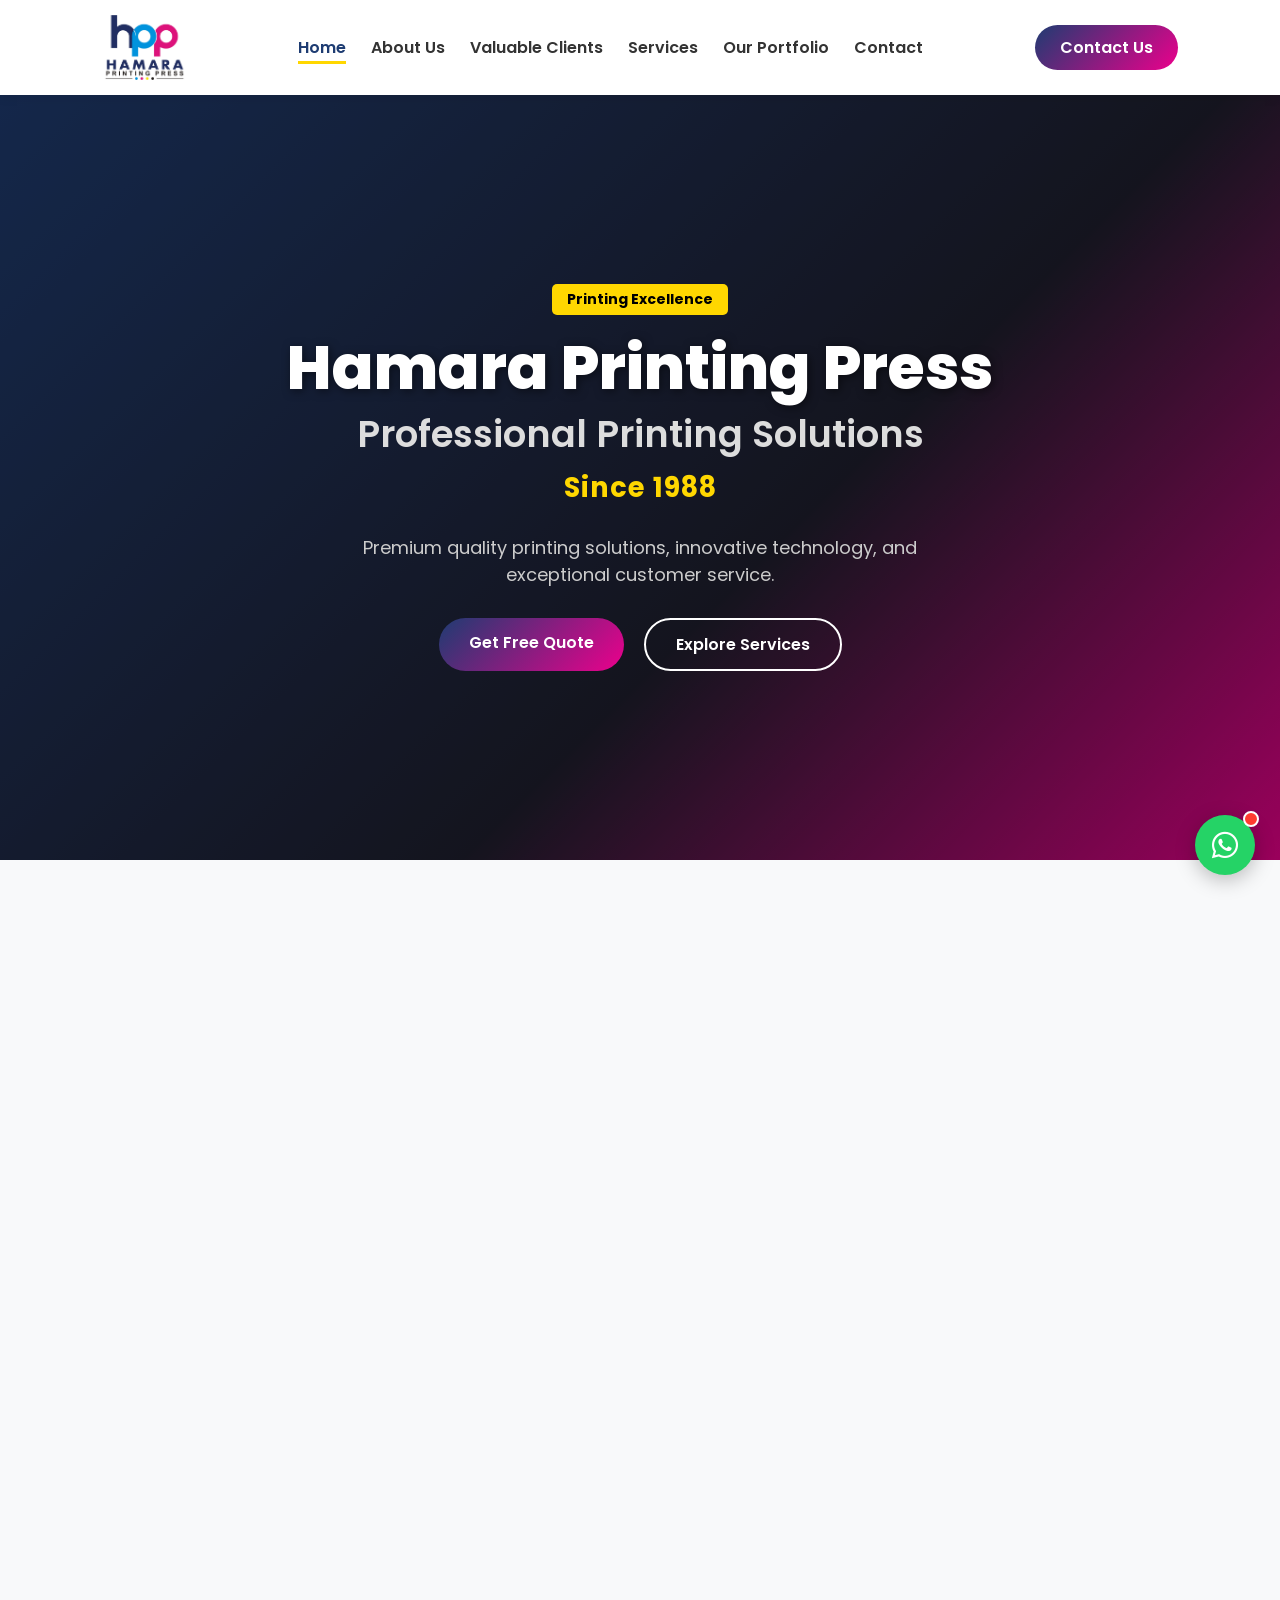
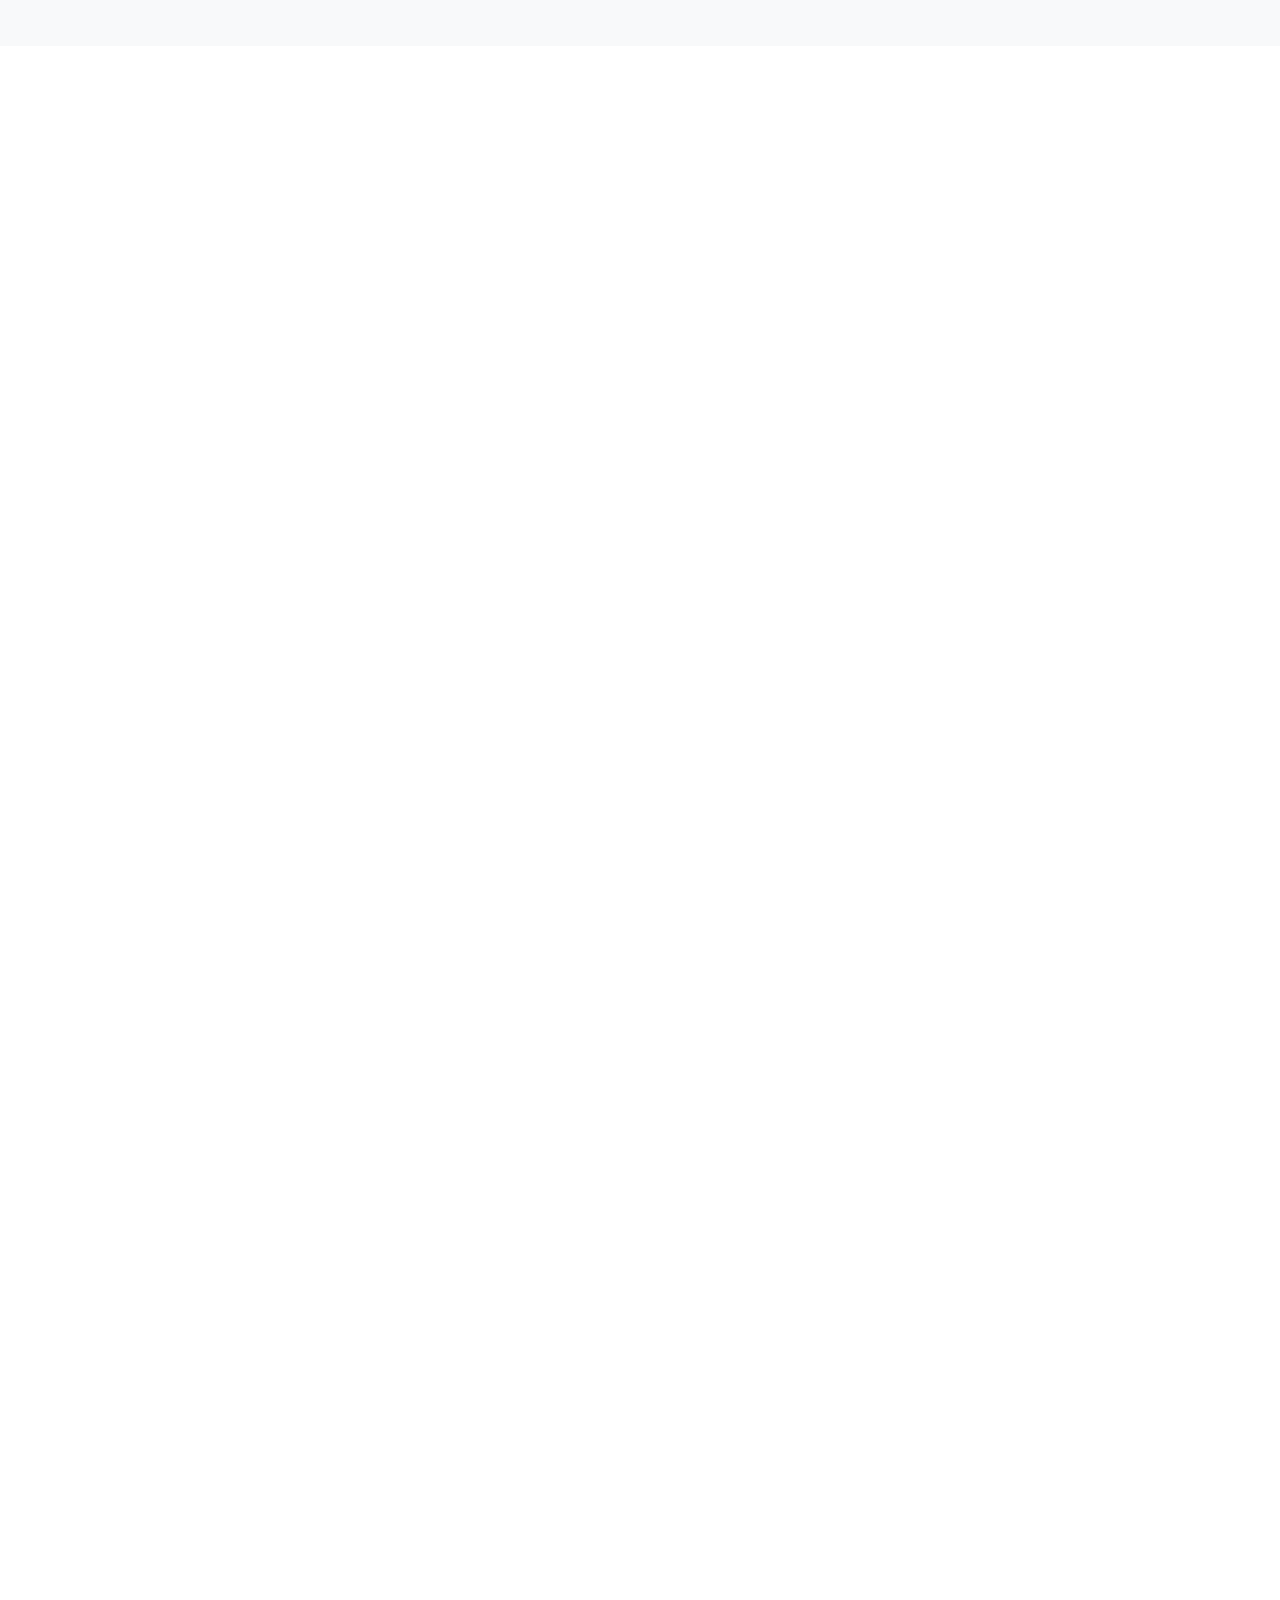
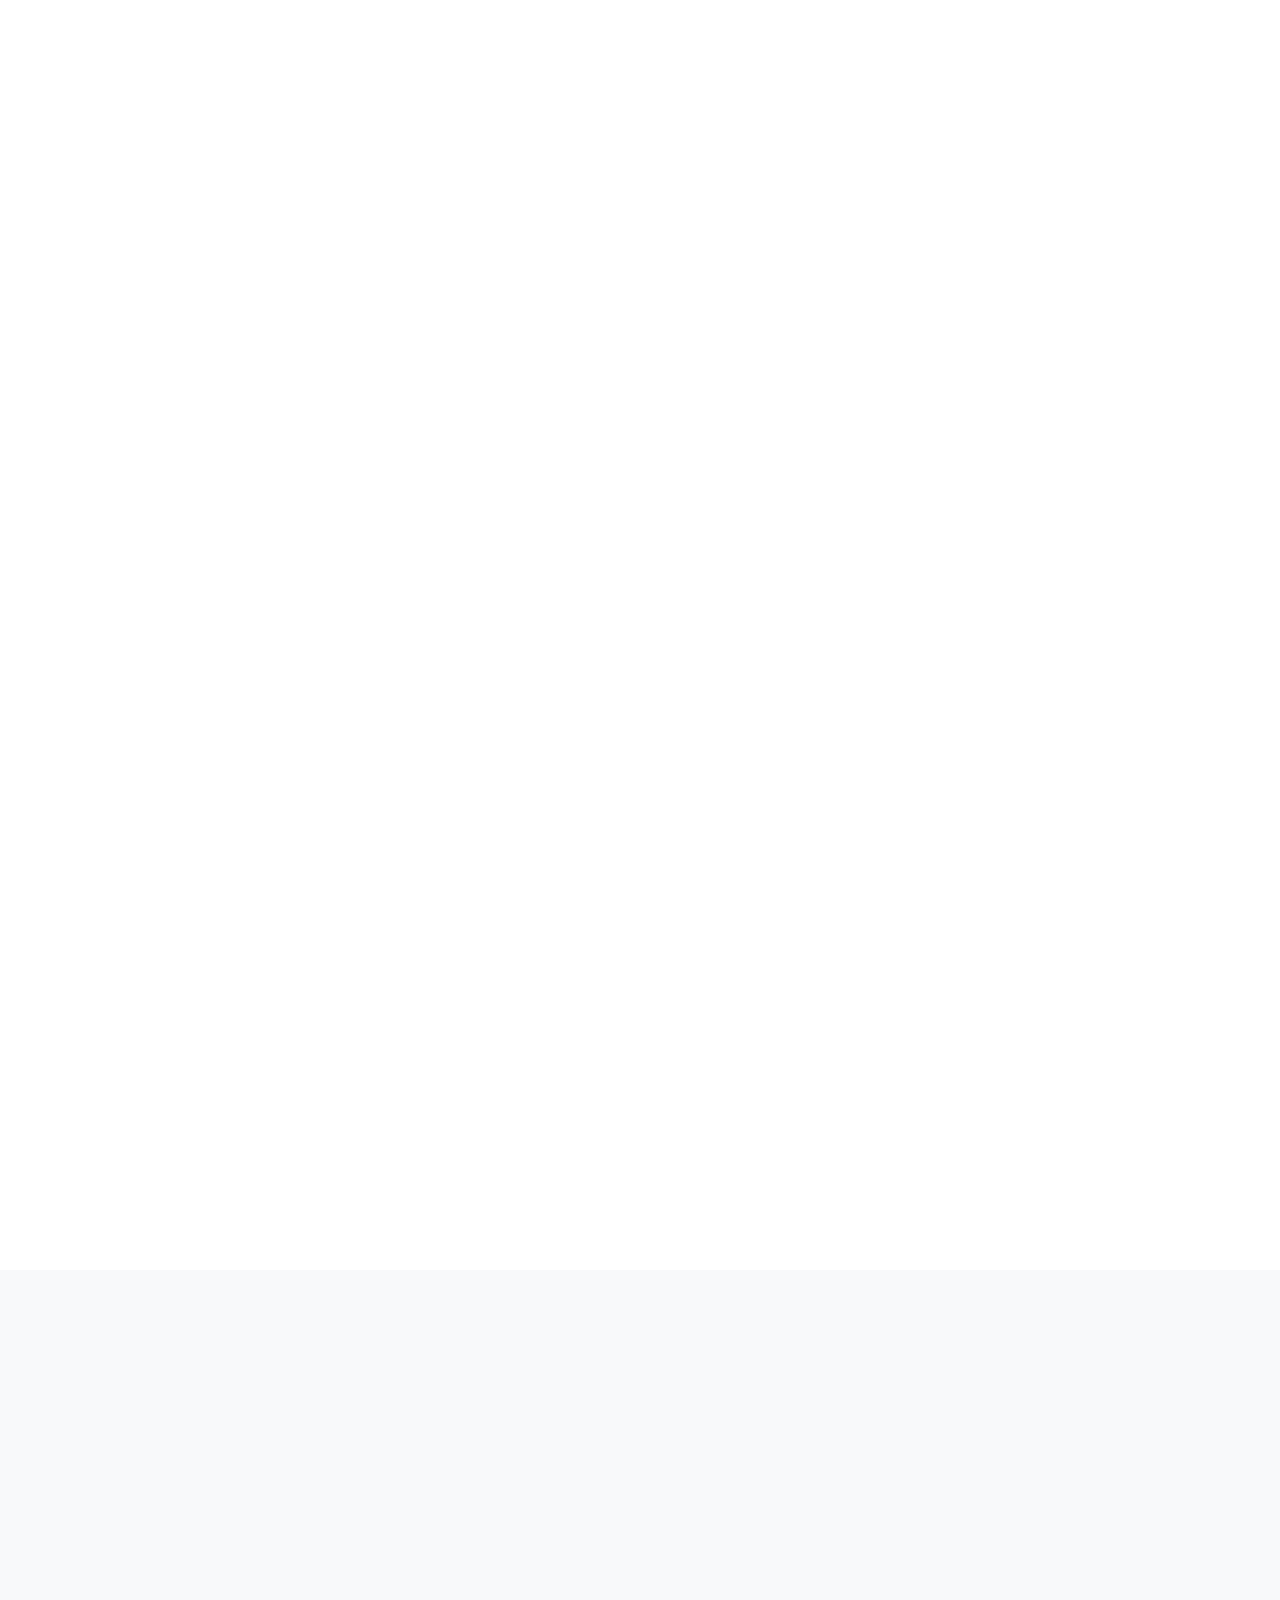
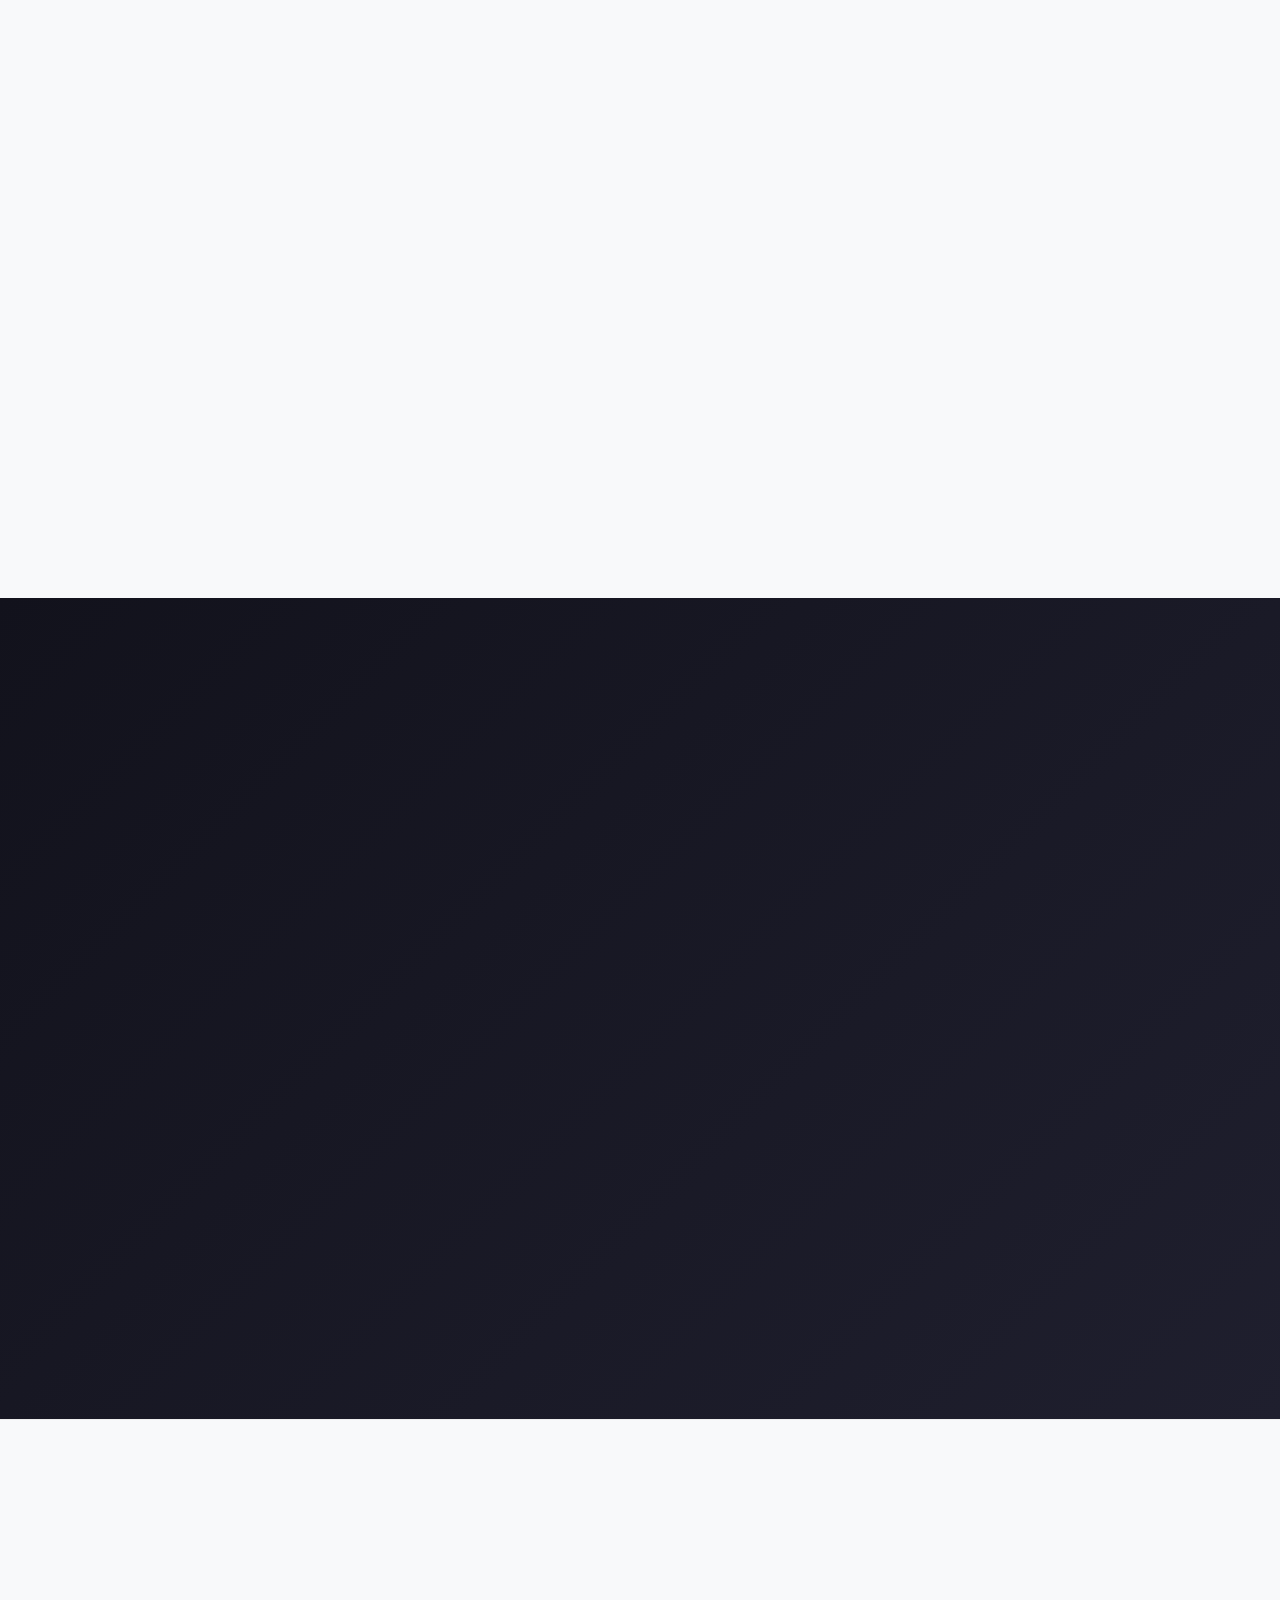
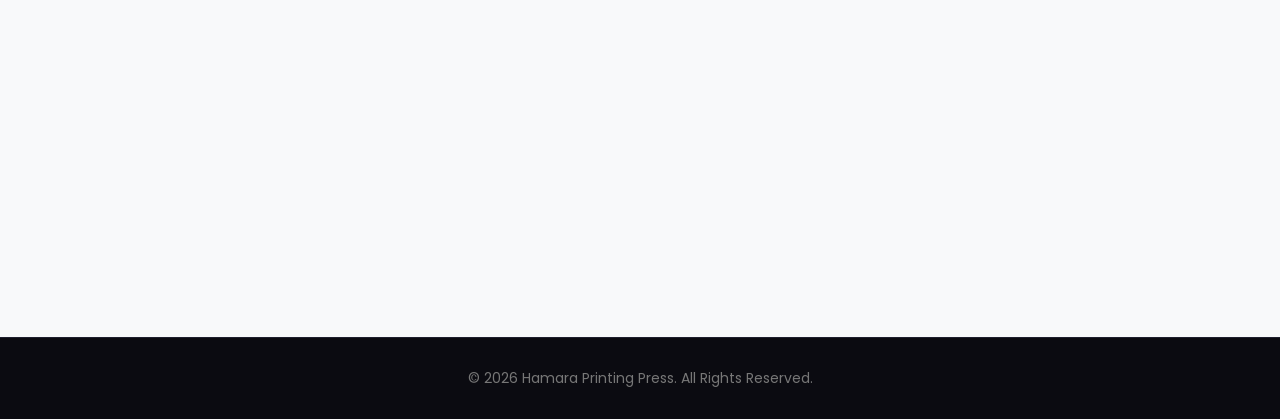
==== index.html @ e89b6f76 "Add files via upload" ====
<!DOCTYPE html>
<html lang="en">
<head>
    <meta charset="UTF-8">
    <meta name="viewport" content="width=device-width, initial-scale=1.0, maximum-scale=1.0, user-scalable=no">
    <title>Hamara Printing Press</title>
    <link rel="icon" type="image/png" href="favicon.png">
    <link rel="stylesheet" href="https://cdnjs.cloudflare.com/ajax/libs/font-awesome/6.4.0/css/all.min.css">
    <link href="https://fonts.googleapis.com/css2?family=Poppins:wght@300;400;600;700&display=swap" rel="stylesheet">
    <link rel="stylesheet" href="https://unpkg.com/aos@next/dist/aos.css" />
    
    <style>
        * { margin: 0; padding: 0; box-sizing: border-box; font-family: 'Poppins', sans-serif; scroll-behavior: smooth; }
        :root { --primary: #1e3c72; --secondary: #ec008c; --dark: #1f1f2e; --light: #f8f9fa; --yellow: #ffd700; }
        
        /* Strict overflow rule to completely kill the white side-line gap */
        html, body { background-color: white; color: #333; overflow-x: hidden; width: 100%; position: relative; }

        /* Navigation */
        header { display: flex; justify-content: space-between; align-items: center; padding: 15px 8%; background: #fff; box-shadow: 0 4px 10px rgba(0,0,0,0.05); position: sticky; top: 0; z-index: 1000; width: 100%; }
        .logo-brand { display: flex; align-items: center; text-decoration: none; }
        .logo img { height: 65px; display: block; } 

        nav ul { display: flex; list-style: none; gap: 25px; position: relative; }
        nav ul li { position: relative; padding: 10px 0; }
        nav ul li a { text-decoration: none; color: #333; font-weight: 600; transition: 0.3s; position: relative; }
        nav ul li a:hover { color: var(--secondary); }
        nav ul li a::after { content: ''; position: absolute; bottom: -5px; left: 0; width: 0; height: 3px; background-color: var(--yellow); transition: width 0.3s ease; }
        nav ul li a.active { color: var(--primary); }
        nav ul li a.active::after { width: 100%; }

        .btn-quote { background: linear-gradient(135deg, var(--primary), var(--secondary)); color: #fff; padding: 10px 25px; border-radius: 30px; text-decoration: none; font-weight: 600; text-align: center; white-space: nowrap; }

        /* Mobile Hamburger Menu Icon Setup */
        .menu-toggle { display: none; font-size: 26px; color: var(--dark); cursor: pointer; background: none; border: none; outline: none; padding: 5px; z-index: 1001; }

        /* Hero Section - gradient fallback background, video plays on top if press-video.mp4 exists */
        .hero { position: relative; height: 85vh; display: flex; align-items: center; justify-content: center; overflow: hidden; text-align: center; color: #fff; padding: 0 20px; width: 100%; background: linear-gradient(135deg, var(--primary), var(--dark) 60%, var(--secondary)); }
        .video-container { position: absolute; top: 0; left: 0; width: 100%; height: 100%; z-index: 1; pointer-events: none; overflow: hidden; }
        .video-container video { position: absolute; top: 50%; left: 50%; min-width: 100%; min-height: 100%; width: auto; height: auto; transform: translate(-50%, -50%); object-fit: cover; }
        .video-overlay { position: absolute; top: 0; left: 0; width: 100%; height: 100%; background: rgba(0, 0, 0, 0.35); z-index: 2; }
        
        .hero-text { max-width: 850px; z-index: 3; position: relative; }
        .badge { background-color: var(--yellow); color: #000; padding: 5px 15px; font-weight: 700; border-radius: 5px; display: inline-block; margin-bottom: 20px; font-size: 14px; }
        
        .hero-text h1 { font-size: 3.8rem; font-weight: 800; color: #fff; line-height: 1.1; margin-bottom: 10px; text-shadow: 2px 2px 10px rgba(0,0,0,0.5); }
        .hero-text h2 { font-size: 2.3rem; font-weight: 600; color: #ddd; line-height: 1.2; margin-bottom: 10px; }
        .hero-text h3 { font-size: 1.7rem; font-weight: 700; color: var(--yellow); margin-bottom: 25px; letter-spacing: 1px; }
        .hero-text p { color: #ccc; margin-bottom: 30px; font-size: 18px; max-width: 650px; margin-left: auto; margin-right: auto; }
        
        .hero-btns { display: flex; gap: 20px; justify-content: center; }
        .btn-main { background: linear-gradient(135deg, var(--primary), var(--secondary)); color: #fff; padding: 12px 30px; border-radius: 30px; text-decoration: none; font-weight: 600; transition: 0.3s; }
        .btn-main:hover { opacity: 0.9; }
        .btn-sub { border: 2px solid #fff; color: #fff; padding: 12px 30px; border-radius: 30px; text-decoration: none; font-weight: 600; transition: 0.3s; }
        .btn-sub:hover { background: #fff; color: #000; }

        /* Sections padding layout */
        section, div.clients-section { scroll-margin-top: 95px; width: 100%; } 
        .about, .services, .machines, .portfolio, .contact, .clients-section, .qr-section { padding: 80px 8%; text-align: center; }
        .about, .machines { background: var(--light); }
        .section-title { font-size: 2.5rem; color: var(--dark); margin-bottom: 40px; position: relative; display: inline-block; }
        .section-title::after { content: ''; width: 60px; height: 4px; background: var(--secondary); position: absolute; bottom: -10px; left: 50%; transform: translateX(-50%); }
        
        .about-content { display: flex; align-items: center; gap: 50px; text-align: left; margin-top: 40px; }
        .about-img { flex: 1; }
        .about-img img { width: 100%; border-radius: 10px; box-shadow: 0 10px 20px rgba(0,0,0,0.1); }
        .about-text { flex: 1; }
        .about-text h3 { font-size: 1.8rem; margin-bottom: 20px; color: var(--primary); }
        .about-text p { color: #555; line-height: 1.8; margin-bottom: 30px; }

        /* Floating Stats Boxes */
        .stats-container { display: flex; justify-content: space-between; gap: 20px; margin-top: 40px; }
        .stat-box { background: #fff; padding: 30px; border-radius: 15px; flex: 1; text-align: center; box-shadow: 0 10px 30px rgba(0,0,0,0.05); border-bottom: 4px solid var(--primary); transition: 0.3s; }
        .stat-box:hover { transform: translateY(-10px); border-color: var(--secondary); }
        .stat-box h2 { font-size: 2.5rem; color: var(--secondary); margin-bottom: 10px; }
        .stat-box p { font-weight: 600; color: #555; }

        /* Services Grid for Clients */
        .clients-grid { display: grid; grid-template-columns: repeat(auto-fit, minmax(280px, 1fr)); gap: 30px; margin-top: 40px; align-items: start; }
        .client-card-container { display: flex; flex-direction: column; background: var(--light); border-radius: 16px; border: 1px solid #eef0f3; overflow: hidden; transition: all 0.4s ease; min-height: 180px; position: relative; }
        .client-card-container:hover { transform: translateY(-8px); box-shadow: 0 15px 35px rgba(30,60,114,0.15); border-color: var(--primary); background: #fff; }
        
        .client-main-box { padding: 30px 20px; display: flex; flex-direction: column; align-items: center; justify-content: center; text-align: center; gap: 15px; flex-grow: 1; min-height: 180px; }
        .client-main-box i { font-size: 2.6rem; color: var(--primary); transition: 0.3s; }
        .client-card-container:hover .client-main-box i { color: var(--secondary); transform: scale(1.1); }
        .client-main-box h4 { font-size: 1.15rem; color: var(--dark); font-weight: 700; line-height: 1.4; }

        /* Dropdown Expand Panel Setup */
        .client-drawer-panel { max-height: 0; overflow: hidden; opacity: 0; background: #ffffff; transition: all 0.5s cubic-bezier(0.4, 0, 0.2, 1); }
        .client-card-container:hover .client-drawer-panel { max-height: 350px; opacity: 1; border-top: 1px solid rgba(0,0,0,0.05); overflow-y: auto; }
        
        .drawer-content-list { padding: 20px 25px; text-align: left; list-style: none; display: flex; flex-direction: column; gap: 14px; background: #fafafa; }
        .drawer-content-list li { font-size: 17px; color: #111; font-weight: 800; display: flex; align-items: center; gap: 12px; }
        .drawer-content-list li::before { content: ""; display: inline-block; width: 8px; height: 8px; background-color: var(--secondary); border-radius: 50%; flex-shrink: 0; }

        /* General Services Section */
        .services-grid { display: grid; grid-template-columns: repeat(auto-fit, minmax(250px, 1fr)); gap: 30px; margin-top: 50px; }
        .service-card { background: #fff; padding: 40px 30px; border-radius: 15px; border: 1px solid #eee; transition: 0.3s; }
        .service-card:hover { transform: translateY(-10px); border-color: var(--primary); }
        .service-card i { font-size: 3rem; color: var(--primary); margin-bottom: 20px; }
        .service-card h3 { margin-bottom: 15px; color: var(--dark); }
        .service-card p { color: #666; font-size: 14px; }

        /* Machines Gallery */
        .machines-grid { display: grid; grid-template-columns: repeat(auto-fit, minmax(280px, 1fr)); gap: 30px; margin-top: 50px; }
        .machine-card { background: #fff; border-radius: 12px; overflow: hidden; box-shadow: 0 5px 15px rgba(0,0,0,0.05); transition: 0.3s; }
        .machine-card:hover { transform: scale(1.03); }
        .machine-card img { width: 100%; height: 220px; object-fit: cover; }
        .machine-card h3 { padding: 20px; color: var(--dark); font-size: 18px; }

        /* Portfolio Setup */
        .portfolio-grid { display: grid; grid-template-columns: repeat(auto-fit, minmax(260px, 1fr)); gap: 25px; margin-top: 40px; }
        .portfolio-card { background: #fff; border-radius: 12px; overflow: hidden; box-shadow: 0 6px 18px rgba(0,0,0,0.06); border: 1px solid #eee; transition: 0.3s; display: flex; flex-direction: column; }
        .portfolio-card:hover { transform: translateY(-8px); border-color: var(--secondary); }
        .portfolio-img-wrapper { width: 100%; height: 210px; overflow: hidden; }
        .portfolio-card img { width: 100%; height: 100%; object-fit: cover; transition: 0.5s ease; }
        .portfolio-card:hover img { transform: scale(1.08); }
        .portfolio-name-box { padding: 15px; background: #fff; text-align: center; border-top: 1px solid #f0f0f0; }
        .portfolio-name-box h4 { font-size: 15px; font-weight: 600; color: var(--dark); margin: 0; }

        /* Contact Details Layout */
        .contact { background: linear-gradient(135deg, #12121c, #1f1f2e); color: #fff; text-align: left; width: 100%; }
        .contact-container { display: flex; gap: 50px; margin-top: 40px; align-items: stretch; }
        .contact-info { flex: 1; display: flex; flex-direction: column; justify-content: center; }
        
        .team-member { margin-bottom: 20px; }
        .team-name { font-size: 1.9rem; font-weight: 700; color: #fff; margin: 0; line-height: 1.1; letter-spacing: 0.5px; }
        .team-role { color: var(--yellow); font-size: 0.95rem; font-weight: 700; text-transform: uppercase; letter-spacing: 1.5px; margin-top: 3px; display: inline-block; }
        
        .contact-details { margin-top: 35px; }
        .contact-item { display: flex; align-items: center; gap: 15px; margin-bottom: 20px; }
        .contact-item i { color: var(--secondary); font-size: 1.3rem; width: 25px; text-align: center; }
        .contact-item span, .contact-item a { color: #fff; text-decoration: none; font-size: 16px; font-weight: 400; transition: 0.3s; }
        .contact-item a:hover { color: var(--yellow); }

        /* Clean Form Style - Purple borders removed */
        .contact-form { flex: 1; background: rgba(255,255,255,0.04); padding: 40px; border-radius: 15px; border: 1px solid rgba(255,255,255,0.05); display: flex; flex-direction: column; justify-content: space-between; }
        .contact-form form { display: flex; flex-direction: column; gap: 20px; height: 100%; }
        .form-group { margin: 0; width: 100%; }
        .form-group input, .form-group textarea { width: 100%; padding: 15px; background: rgba(255,255,255,0.08); border: 1px solid rgba(255,255,255,0.15); border-radius: 8px; color: #fff; outline: none; font-size: 15px; transition: 0.3s; }
        .form-group input:focus, .form-group textarea:focus { border-color: var(--secondary); background: rgba(255,255,255,0.12); }
        .btn-submit { width: 100%; padding: 15px; background: linear-gradient(135deg, var(--primary), var(--secondary)); border: none; border-radius: 30px; color: #fff; font-weight: 600; cursor: pointer; font-size: 16px; transition: 0.3s; margin-top: 5px; }
        .btn-submit:hover { opacity: 0.95; transform: translateY(-2px); }

        /* Scan & Connect QR Codes Panel */
        .qr-section { background: var(--light); border-top: 1px solid #eee; width: 100%; padding: 80px 8%; text-align: center; }
        .qr-grid { display: grid; grid-template-columns: repeat(5, 1fr); gap: 20px; margin-top: 35px; max-width: 1100px; margin-left: auto; margin-right: auto; }
        .qr-card { background: #fff; padding: 20px 15px; border-radius: 12px; box-shadow: 0 4px 15px rgba(0,0,0,0.04); text-align: center; border: 1px solid #eef0f3; transition: 0.3s; }
        .qr-card:hover { transform: translateY(-5px); border-color: var(--primary); }
        .qr-card img { width: 100%; max-width: 140px; height: auto; aspect-ratio: 1/1; object-fit: contain; margin-bottom: 12px; }
        .qr-card p { font-size: 14px; font-weight: 700; color: var(--dark); display: flex; align-items: center; justify-content: center; gap: 8px; margin: 0; }
        .qr-card p i { color: var(--primary); font-size: 16px; }

        footer { background: #0b0b11; text-align: center; padding: 30px; color: #777; font-size: 14px; border-top: 1px solid #1f1f2e; width: 100%; }

        /* Responsive Settings */
        @media (max-width: 1024px) {
            header { padding: 15px 5%; }
            .menu-toggle { display: block; }
            nav { position: absolute; top: 100%; left: 0; width: 100%; background: #fff; box-shadow: 0 10px 15px rgba(0,0,0,0.05); max-height: 0; overflow: hidden; transition: max-height 0.4s ease-in-out; }
            nav.active { max-height: 420px; }
            nav ul { flex-direction: column; gap: 0; padding: 15px 0; text-align: center; }
            nav ul li { padding: 12px 0; border-bottom: 1px solid #f5f5f5; }
            nav ul li a::after { display: none; }
            .btn-quote { display: none; }
            .qr-grid { grid-template-columns: repeat(3, 1fr); gap: 15px; }
        }

        @media (max-width: 768px) {
            .hero { height: auto; padding: 120px 15px 60px 15px; }
            .hero-text h1 { font-size: 2.3rem; }
            .hero-text h2 { font-size: 1.6rem; }
            .hero-text h3 { font-size: 1.3rem; }
            .hero-text p { font-size: 15px; }
            .hero-btns { flex-direction: column; gap: 12px; width: 100%; max-width: 280px; margin: 0 auto; }
            .btn-main, .btn-sub { width: 100%; padding: 10px 20px; text-align: center; }
            .about, .services, .machines, .portfolio, .contact, .clients-section, .qr-section { padding: 50px 5%; }
            .section-title { font-size: 1.9rem; }
            .about-content { flex-direction: column; gap: 25px; text-align: center; }
            .stats-container { flex-direction: column; gap: 15px; }
            .contact-container { flex-direction: column; gap: 35px; }
            .contact-form { padding: 30px 20px; }
            .qr-grid { grid-template-columns: repeat(2, 1fr); gap: 15px; }
        }
        
        @media (max-width: 480px) {
            .qr-grid { grid-template-columns: 1fr; max-width: 220px; margin-left: auto; margin-right: auto; }
        }

        /* ===================== */
        /* WhatsApp Chat Widget */
        /* ===================== */
        .wa-widget-launcher {
            position: fixed;
            bottom: 25px;
            right: 25px;
            width: 60px;
            height: 60px;
            background: #25D366;
            border-radius: 50%;
            display: flex;
            align-items: center;
            justify-content: center;
            box-shadow: 0 5px 20px rgba(0,0,0,0.25);
            cursor: pointer;
            z-index: 2000;
            transition: transform 0.25s ease;
            animation: wa-pulse 1.6s infinite, wa-bounce 2.4s ease-in-out infinite;
        }
        .wa-widget-launcher:hover { transform: scale(1.15); animation-play-state: paused; }
        .wa-widget-launcher i { color: #fff; font-size: 30px; }
        .wa-notify-dot {
            position: absolute;
            top: -4px;
            right: -4px;
            width: 16px;
            height: 16px;
            background: #ff3b30;
            border-radius: 50%;
            border: 2px solid #fff;
            animation: wa-dot-blink 1.2s infinite;
        }

        @keyframes wa-pulse {
            0% { box-shadow: 0 5px 20px rgba(0,0,0,0.25), 0 0 0 0 rgba(37,211,102,0.6); }
            70% { box-shadow: 0 5px 20px rgba(0,0,0,0.25), 0 0 0 18px rgba(37,211,102,0); }
            100% { box-shadow: 0 5px 20px rgba(0,0,0,0.25), 0 0 0 0 rgba(37,211,102,0); }
        }
        @keyframes wa-bounce {
            0%, 100% { transform: translateY(0); }
            50% { transform: translateY(-8px); }
        }
        @keyframes wa-dot-blink {
            0%, 100% { opacity: 1; }
            50% { opacity: 0.3; }
        }

        .wa-chat-box {
            position: fixed;
            bottom: 100px;
            right: 25px;
            width: 320px;
            max-width: calc(100vw - 30px);
            background: #fff;
            border-radius: 14px;
            box-shadow: 0 15px 40px rgba(0,0,0,0.25);
            overflow: hidden;
            z-index: 2000;
            opacity: 0;
            transform: translateY(30px) scale(0.9);
            pointer-events: none;
            transition: all 0.35s cubic-bezier(0.34, 1.56, 0.64, 1);
        }
        .wa-chat-box.open {
            opacity: 1;
            transform: translateY(0) scale(1);
            pointer-events: auto;
        }

        .wa-chat-header {
            background: #1e3c72;
            background: linear-gradient(135deg, #1e3c72, #128C7E);
            padding: 18px 20px;
            display: flex;
            align-items: center;
            gap: 12px;
            position: relative;
            color: #fff;
        }
        .wa-chat-avatar {
            width: 45px;
            height: 45px;
            border-radius: 50%;
            background: #fff;
            display: flex;
            align-items: center;
            justify-content: center;
            font-size: 22px;
            color: #1e3c72;
            flex-shrink: 0;
            position: relative;
            overflow: hidden;
        }
        .wa-chat-avatar img {
            width: 100%;
            height: 100%;
            object-fit: cover;
        }
        .wa-online-dot {
            position: absolute;
            bottom: -2px;
            right: -2px;
            width: 11px;
            height: 11px;
            background: #4ade80;
            border: 2px solid #fff;
            border-radius: 50%;
        }
        .wa-chat-header-text h4 { font-size: 15px; font-weight: 700; margin: 0; }
        .wa-chat-header-text span { font-size: 12px; opacity: 0.85; }
        .wa-chat-close {
            position: absolute;
            top: 12px;
            right: 14px;
            background: none;
            border: none;
            color: #fff;
            font-size: 18px;
            cursor: pointer;
            opacity: 0.85;
        }
        .wa-chat-close:hover { opacity: 1; }

        .wa-chat-body {
            background: #e9e2d7;
            background-image: radial-gradient(rgba(0,0,0,0.04) 1px, transparent 1px);
            background-size: 16px 16px;
            padding: 20px 16px;
            min-height: 130px;
        }
        .wa-bubble {
            background: #fff;
            border-radius: 10px;
            padding: 10px 14px;
            font-size: 14px;
            color: #333;
            max-width: 85%;
            margin-bottom: 10px;
            box-shadow: 0 1px 2px rgba(0,0,0,0.08);
            line-height: 1.4;
        }
        .wa-time {
            text-align: center;
            font-size: 11px;
            color: #999;
            margin-bottom: 12px;
        }

        .wa-chat-footer { padding: 14px 16px 18px; background: #fff; }
        .wa-chat-btn {
            display: flex;
            align-items: center;
            justify-content: center;
            gap: 10px;
            background: #25D366;
            color: #fff;
            text-decoration: none;
            padding: 12px;
            border-radius: 30px;
            font-weight: 600;
            font-size: 14px;
            transition: 0.25s;
        }
        .wa-chat-btn:hover { background: #1ebd5a; }
        .wa-chat-btn i { font-size: 18px; }

        @media (max-width: 480px) {
            .wa-chat-box { right: 15px; bottom: 95px; }
            .wa-widget-launcher { right: 15px; bottom: 20px; }
        }
    </style>
</head>
<body>

    <header>
        <a href="#home" class="logo-brand">
            <div class="logo"><img src="logo.png" alt="Logo"></div>
        </a>
        <button class="menu-toggle" id="mobile-menu-btn">
            <i class="fa-solid fa-bars"></i>
        </button>
        <nav id="nav-menu">
            <ul>
                <li><a href="#home" class="nav-link active">Home</a></li>
                <li><a href="#about" class="nav-link">About Us</a></li>
                <li><a href="#clients" class="nav-link">Valuable Clients</a></li>
                <li><a href="#services" class="nav-link">Services</a></li>
                <li><a href="#portfolio" class="nav-link">Our Portfolio</a></li>
                <li><a href="#contact" class="nav-link">Contact</a></li>
            </ul>
        </nav>
        <a href="#contact" class="btn-quote">Contact Us</a>
    </header>

    <section id="home" class="hero">
        <div class="video-container">
            <video autoplay muted loop playsinline preload="auto">
                <source src="press-video.mp4" type="video/mp4">
            </video>
        </div>
        <div class="video-overlay"></div>
        
        <div class="hero-text" data-aos="zoom-in" data-aos-duration="1000">
            <span class="badge">Printing Excellence</span>
            <h1>Hamara Printing Press</h1>
            <h2>Professional Printing Solutions</h2>
            <h3>Since 1988</h3>
            <p>Premium quality printing solutions, innovative technology, and exceptional customer service.</p>
            <div class="hero-btns">
                <a href="#contact" class="btn-main">Get Free Quote</a>
                <a href="#services" class="btn-sub">Explore Services</a>
            </div>
        </div>
    </section>

    <section id="about" class="about">
        <h2 class="section-title" data-aos="fade-up">About Us</h2>
        <div class="about-content">
            <div class="about-img" data-aos="fade-right"><img src="about-printing.jpg" alt="Work Machine"></div>
            <div class="about-text" data-aos="fade-left">
                <h3>Trusted Printing Partner For Over 37 Years</h3>
                <p>We specialize in Offset Printing, Digital Printing, Flex Printing, UV Printing, Screen Printing, and Creative Designing.</p>
            </div>
        </div>

        <div class="stats-container">
            <div class="stat-box" data-aos="zoom-in" data-aos-duration="800" data-aos-delay="100">
                <h2>37+</h2>
                <p>Years of Industrial Trust</p>
            </div>
            <div class="stat-box" data-aos="zoom-in" data-aos-duration="800" data-aos-delay="250">
                <h2>5000+</h2>
                <p>Local Clients</p>
            </div>
            <div class="stat-box" data-aos="zoom-in" data-aos-duration="800" data-aos-delay="400">
                <h2>4000+</h2>
                <p>Corporate Orders</p>
            </div>
        </div>
    </section>

    <section id="clients" class="clients-section">
        <h2 class="section-title" data-aos="fade-up">Services Available For Our Valuable Clients</h2>
        <div class="clients-grid">
            
            <div class="client-card-container" data-aos="fade-right" data-aos-delay="100">
                <div class="client-main-box">
                    <i class="fa-solid fa-graduation-cap"></i>
                    <h4>School / Colleges / Coaching Center</h4>
                </div>
                <div class="client-drawer-panel">
                    <ul class="drawer-content-list">
                        <li>Admission Form</li><li>Fees Card</li><li>Fees Slip</li><li>Report Cards</li>
                        <li>Letter Head</li><li>Brochures</li><li>Pamphlet</li><li>Panaflex</li>
                        <li>Exam Copies</li><li>Registers</li><li>Copy Cover</li><li>School T.C</li>
                        <li>Admit Card</li><li>Envelope</li><li>Visiting Card</li>
                    </ul>
                </div>
            </div>

            <div class="client-card-container" data-aos="fade-up" data-aos-delay="150">
                <div class="client-main-box">
                    <i class="fa-solid fa-microscope"></i>
                    <h4>Laboratory / Ultrasound & Eye Clinic</h4>
                </div>
                <div class="client-drawer-panel">
                    <ul class="drawer-content-list">
                        <li>Letter Head</li><li>Report Envelope</li><li>X-Ray Envelope</li><li>Pamphlet</li>
                        <li>Brochures</li><li>Visiting Card</li><li>Blood Group Card</li><li>Paid Request</li>
                        <li>Lab Receipt</li><li>Pelvis Report</li><li>Finding Report</li><li>Panaflex</li>
                        <li>Eye Testing Card</li>
                    </ul>
                </div>
            </div>

            <div class="client-card-container" data-aos="fade-left" data-aos-delay="200">
                <div class="client-main-box">
                    <i class="fa-solid fa-shirt"></i>
                    <h4>Textile / Towel Industries</h4>
                </div>
                <div class="client-drawer-panel">
                    <ul class="drawer-content-list">
                        <li>Invoice Book</li><li>Delivery Challan</li><li>Gate Pass Book</li><li>Report Register</li>
                        <li>Sample Card</li><li>Visiting Card</li><li>Panaflex</li><li>Yarn Register</li>
                        <li>Voucher Paid</li><li>Towel Band Card</li><li>Taffeta Label</li>
                    </ul>
                </div>
            </div>

            <div class="client-card-container" data-aos="fade-right" data-aos-delay="250">
                <div class="client-main-box">
                    <i class="fa-solid fa-hospital"></i>
                    <h4>Clinics / Hospitals</h4>
                </div>
                <div class="client-drawer-panel">
                    <ul class="drawer-content-list">
                        <li>Prescription Pad</li><li>Patient File</li><li>Birth Certificate</li><li>Discharge Card</li>
                        <li>Panaflex</li><li>Visiting Card</li><li>Antenatal Card</li><li>Fees Slip</li>
                    </ul>
                </div>
            </div>

            <div class="client-card-container" data-aos="fade-up" data-aos-delay="300">
                <div class="client-main-box">
                    <i class="fa-solid fa-hotel"></i>
                    <h4>Hotels / Pakwan</h4>
                </div>
                <div class="client-drawer-panel">
                    <ul class="drawer-content-list">
                        <li>Pamphlet</li><li>Brochure</li><li>Bill Book</li><li>Visiting Card</li>
                        <li>Estimate Paid</li><li>Panaflex</li><li>Token Slip</li><li>Stickers</li>
                        <li>Cash Menu</li>
                    </ul>
                </div>
            </div>

            <div class="client-card-container" data-aos="fade-left" data-aos-delay="350">
                <div class="client-main-box">
                    <i class="fa-solid fa-scissors"></i>
                    <h4>Garments</h4>
                </div>
                <div class="client-drawer-panel">
                    <ul class="drawer-content-list">
                        <li>Garments Tag</li><li>Master Sticker</li><li>SML Sticker</li><li>Bill Book</li>
                        <li>Taffeta Label</li><li>Satin Label</li><li>Woven Label</li><li>Visiting Card</li>
                        <li>Letter Head</li><li>Panaflex</li><li>Voucher Paid</li>
                    </ul>
                </div>
            </div>

            <div class="client-card-container" data-aos="fade-right" data-aos-delay="400">
                <div class="client-main-box">
                    <i class="fa-solid fa-plug"></i>
                    <h4>Electronic / Installment Shops</h4>
                </div>
                <div class="client-drawer-panel">
                    <ul class="drawer-content-list">
                        <li>Visiting Cards</li><li>Pamphlet</li><li>Brochure</li><li>Panaflex</li>
                        <li>Installment Card</li><li>Agreement Form</li><li>Shop Register</li><li>Roznamcha</li>
                        <li>Stickers</li><li>Outdoor Slip</li><li>Sale Receipt</li><li>Delivery Letter</li>
                        <li>Authority Letter</li><li>Envelope</li>
                    </ul>
                </div>
            </div>

            <div class="client-card-container" data-aos="fade-left" data-aos-delay="450">
                <div class="client-main-box">
                    <i class="fa-solid fa-building"></i>
                    <h4>Property / Builders</h4>
                </div>
                <div class="client-drawer-panel">
                    <ul class="drawer-content-list">
                        <li>Visiting Cards</li><li>Pamphlet</li><li>Brochure</li><li>Panaflex</li>
                        <li>Token Book</li><li>Builder File</li><li>Letter Head</li><li>Membership Form</li>
                        <li>Membership Card</li><li>Payment Slip</li>
                    </ul>
                </div>
            </div>

        </div>
    </section>

    <section id="services" class="services">
        <h2 class="section-title" data-aos="fade-up">Our Services</h2>
        <div class="services-grid">
            <div class="service-card" data-aos="zoom-in" data-aos-delay="100"><i class="fa-solid fa-print"></i><h3>Offset Printing</h3><p>Brochures, Flyers, Bill Books.</p></div>
            <div class="service-card" data-aos="zoom-in" data-aos-delay="200"><i class="fa-solid fa-computer"></i><h3>Digital Printing</h3><p>Urgent High-Resolution Printing.</p></div>
            <div class="service-card" data-aos="zoom-in" data-aos-delay="300"><i class="fa-solid fa-scroll"></i><h3>Flex Printing</h3><p>Panaflex and Shop Boards.</p></div>
            <div class="service-card" data-aos="zoom-in" data-aos-delay="400"><i class="fa-solid fa-wand-magic-sparkles"></i><h3>UV Printing</h3><p>3D print on acrylic, wood, covers.</p></div>
            <div class="service-card" data-aos="zoom-in" data-aos-delay="500"><i class="fa-solid fa-palette"></i><h3>Screen Printing</h3><p>Printing on shopping bags & boxes.</p></div>
            <div class="service-card" data-aos="zoom-in" data-aos-delay="600"><i class="fa-solid fa-pen-nib"></i><h3>Graphic Designing</h3><p>Creative Business Branding.</p></div>
        </div>
    </section>

    <section id="portfolio" class="portfolio">
        <h2 class="section-title" data-aos="fade-up">Our Portfolio</h2>
        <div class="portfolio-grid">
            <div class="portfolio-card" data-aos="flip-left" data-aos-delay="100"><div class="portfolio-img-wrapper"><img src="work1.jpg" alt="Portfolio Image"></div><div class="portfolio-name-box"><h4>Visiting Card</h4></div></div>
            <div class="portfolio-card" data-aos="flip-left" data-aos-delay="150"><div class="portfolio-img-wrapper"><img src="work2.jpg" alt="Portfolio Image"></div><div class="portfolio-name-box"><h4>Panaflex</h4></div></div>
            <div class="portfolio-card" data-aos="flip-left" data-aos-delay="200"><div class="portfolio-img-wrapper"><img src="work3.jpg" alt="Portfolio Image"></div><div class="portfolio-name-box"><h4>Letter Head</h4></div></div>
            <div class="portfolio-card" data-aos="flip-left" data-aos-delay="250"><div class="portfolio-img-wrapper"><img src="work4.jpg" alt="Portfolio Image"></div><div class="portfolio-name-box"><h4>Bill Book</h4></div></div>
            <div class="portfolio-card" data-aos="flip-left" data-aos-delay="300"><div class="portfolio-img-wrapper"><img src="work5.jpg" alt="Portfolio Image"></div><div class="portfolio-name-box"><h4>Shadi Card</h4></div></div>
            <div class="portfolio-card" data-aos="flip-left" data-aos-delay="350"><div class="portfolio-img-wrapper"><img src="work6.jpg" alt="Portfolio Image"></div><div class="portfolio-name-box"><h4>Garments Tag</h4></div></div>
            <div class="portfolio-card" data-aos="flip-left" data-aos-delay="400"><div class="portfolio-img-wrapper"><img src="work7.jpg" alt="Portfolio Image"></div><div class="portfolio-name-box"><h4>Pamphlet</h4></div></div>
            <div class="portfolio-card" data-aos="flip-left" data-aos-delay="450"><div class="portfolio-img-wrapper"><img src="work8.jpg" alt="Portfolio Image"></div><div class="portfolio-name-box"><h4>Satin Label</h4></div></div>
            <div class="portfolio-card" data-aos="flip-left" data-aos-delay="500"><div class="portfolio-img-wrapper"><img src="work9.jpg" alt="Portfolio Image"></div><div class="portfolio-name-box"><h4>Woven Label</h4></div></div>
        </div>
    </section>

    <section id="machines" class="machines">
        <h2 class="section-title" data-aos="fade-up">Our Machines</h2>
        <div class="machines-grid">
            <div class="machine-card" data-aos="flip-up" data-aos-delay="100"><img src="panaflex-machine.jpg" alt="Machine"><h3>Panaflex Printing Machine</h3></div>
            <div class="machine-card" data-aos="flip-up" data-aos-delay="200"><img src="offset-machine.jpg" alt="Machine"><h3>Offset Printing Machine</h3></div>
            <div class="machine-card" data-aos="flip-up" data-aos-delay="300"><img src="epson-printer.jpg" alt="Machine"><h3>Epson Large Format Printer</h3></div>
            <div class="machine-card" data-aos="flip-up" data-aos-delay="400"><img src="cutting-machine.jpg" alt="Machine"><h3>Paper Cutting Machine</h3></div>
            <div class="machine-card" data-aos="flip-up" data-aos-delay="500"><img src="screen-printing-machine.jpg" alt="Machine"><h3>Screen Printing Machine</h3></div>
            <div class="machine-card" data-aos="flip-up" data-aos-delay="600"><img src="die-cutting-machine.jpg" alt="Machine"><h3>Die-Cutting Machine</h3></div>
        </div>
    </section>

    <section id="contact" class="contact">
        <div class="contact-container">
            <div class="contact-info" data-aos="fade-right">
                <h2 style="font-size: 2.5rem; margin-bottom: 25px;">Contact Us</h2>
                
                <div class="team-member">
                    <p class="team-name">Akhyar Ahmed</p>
                    <span class="team-role">CEO</span>
                </div>
                <div class="team-member">
                    <p class="team-name">Absar Ahmed</p>
                    <span class="team-role">Manager</span>
                </div>

                <div class="contact-details">
                    <div class="contact-item"><i class="fa-brands fa-whatsapp"></i><span><a href="https://wa.me/923458292319" target="_blank">0345-8292319</a></span></div>
                    <div class="contact-item"><i class="fa-solid fa-phone"></i><span>0345-8292319 / 0336-9282319</span></div>
                    <div class="contact-item"><i class="fa-solid fa-envelope"></i><span><a href="mailto:hamarap@gmail.com">hamarap@gmail.com</a></span></div>
                    <div class="contact-item"><i class="fa-brands fa-instagram"></i><span><a href="https://instagram.com/hamara.printing.press" target="_blank">hamara.printing.press</a></span></div>
                    <div class="contact-item"><i class="fa-brands fa-facebook"></i><span><a href="https://www.facebook.com/profile.php?id=100004070285245" target="_blank">hamara.printing.press</a></span></div>
                    <div class="contact-item"><i class="fa-brands fa-linkedin"></i><span><a href="https://www.linkedin.com/in/hamara-printing-press-687615414" target="_blank">Hamara Printing Press</a></span></div>
                    <div class="contact-item"><i class="fa-solid fa-location-dot"></i><span>Shop # 73-75, Sector 5-G, Main Road Sindhi Hotel, New Karachi.</span></div>
                </div>
            </div>
            
            <div class="contact-form" data-aos="fade-left">
                <form action="https://formspree.io/f/mojzvogo" method="POST">
                    <div class="form-group"><input type="text" name="Name" placeholder="Your Name" required></div>
                    <div class="form-group"><input type="email" name="Email" placeholder="Email Address" required></div>
                    <div class="form-group"><input type="text" name="Product" placeholder="Product" required></div>
                    <div class="form-group"><input type="text" name="Quantity" placeholder="Quantity" required></div>
                    <div class="form-group"><textarea name="Message" rows="4" placeholder="Your Message / Specific Instructions" required></textarea></div>
                    <button type="submit" class="btn-submit">Send Message</button>
                </form>
            </div>
        </div>
    </section>

    <section class="qr-section">
        <h2 class="section-title" data-aos="fade-up">Scan & Connect With Us</h2>
        <div class="qr-grid">
            <div class="qr-card" data-aos="zoom-in" data-aos-delay="100">
                <img src="qr-whatsapp.png" alt="WhatsApp QR Link">
                <p><i class="fa-brands fa-whatsapp"></i> WhatsApp</p>
            </div>
            <div class="qr-card" data-aos="zoom-in" data-aos-delay="200">
                <img src="qr-instagram.png" alt="Instagram QR Link">
                <p><i class="fa-brands fa-instagram"></i> Instagram</p>
            </div>
            <div class="qr-card" data-aos="zoom-in" data-aos-delay="300">
                <img src="qr-facebook.png" alt="Facebook QR Link">
                <p><i class="fa-brands fa-facebook-f"></i> Facebook</p>
            </div>
            <div class="qr-card" data-aos="zoom-in" data-aos-delay="400">
                <img src="qr-linkedin.png" alt="LinkedIn QR Link">
                <p><i class="fa-brands fa-linkedin"></i> LinkedIn</p>
            </div>
            <div class="qr-card" data-aos="zoom-in" data-aos-delay="500">
                <img src="qr-website.png" alt="Website QR Link">
                <p><i class="fa-solid fa-globe"></i> Our Website</p>
            </div>
        </div>
    </section>

    <footer><p>&copy; 2026 Hamara Printing Press. All Rights Reserved.</p></footer>

    <!-- ===================== -->
    <!-- WhatsApp Chat Widget -->
    <!-- ===================== -->
    <div class="wa-chat-box" id="waChatBox">
        <button class="wa-chat-close" id="waChatClose"><i class="fa-solid fa-xmark"></i></button>
        <div class="wa-chat-header">
            <div class="wa-chat-avatar">
                <img src="dp.png" alt="Hamara Printing Press">
                <span class="wa-online-dot"></span>
            </div>
            <div class="wa-chat-header-text">
                <h4>Hamara Printing Press</h4>
                <span>Online</span>
            </div>
        </div>
        <div class="wa-chat-body">
            <div class="wa-time">Today</div>
            <div class="wa-bubble">Assalam-o-Alaikum! Welcome to Hamara Printing Press</div>
            <div class="wa-bubble">For any kind of printing, get in touch with us.</div>
        </div>
        <div class="wa-chat-footer">
            <a href="https://wa.me/923458292319?text=Hi%2C%20I%20would%20like%20to%20get%20a%20printing%20quote." target="_blank" class="wa-chat-btn">
                <i class="fa-brands fa-whatsapp"></i> Chat on WhatsApp
            </a>
        </div>
    </div>

    <div class="wa-widget-launcher" id="waLauncher">
        <span class="wa-notify-dot"></span>
        <i class="fa-brands fa-whatsapp"></i>
    </div>

    <script src="https://unpkg.com/aos@next/dist/aos.js"></script>
    <script>
        AOS.init({ once: false, mirror: true, duration: 900, easing: 'ease-out-cubic', offset: 80 });

        // Responsive Hamburger Menu
        const mobileMenuBtn = document.getElementById('mobile-menu-btn');
        const navMenu = document.getElementById('nav-menu');
        const mobileLinks = document.querySelectorAll('.nav-link');

        mobileMenuBtn.addEventListener('click', () => {
            navMenu.classList.toggle('active');
            const icon = mobileMenuBtn.querySelector('i');
            if(navMenu.classList.contains('active')) {
                icon.className = 'fa-solid fa-xmark';
            } else {
                icon.className = 'fa-solid fa-bars';
            }
        });

        mobileLinks.forEach(link => {
            link.addEventListener('click', () => {
                navMenu.classList.remove('active');
                mobileMenuBtn.querySelector('i').className = 'fa-solid fa-bars';
            });
        });

        // Auto Highlighting Links
        const sections = document.querySelectorAll('section, div.clients-section');
        const navLinks = document.querySelectorAll('.nav-link');

        window.addEventListener('scroll', () => {
            let current = '';
            sections.forEach(section => {
                const sectionTop = section.offsetTop;
                if (pageYOffset >= (sectionTop - 120)) {
                    current = section.getAttribute('id');
                }
            });

            navLinks.forEach(link => {
                link.classList.remove('active');
                if (link.getAttribute('href').includes(current)) {
                    link.classList.add('active');
                }
            });
        });

        // WhatsApp Chat Widget Toggle
        const waLauncher = document.getElementById('waLauncher');
        const waChatBox = document.getElementById('waChatBox');
        const waChatClose = document.getElementById('waChatClose');
        const waNotifyDot = waLauncher.querySelector('.wa-notify-dot');

        waLauncher.addEventListener('click', () => {
            waChatBox.classList.toggle('open');
            if (waNotifyDot) waNotifyDot.style.display = 'none';
        });

        waChatClose.addEventListener('click', () => {
            waChatBox.classList.remove('open');
        });
    </script>
</body>
</html>
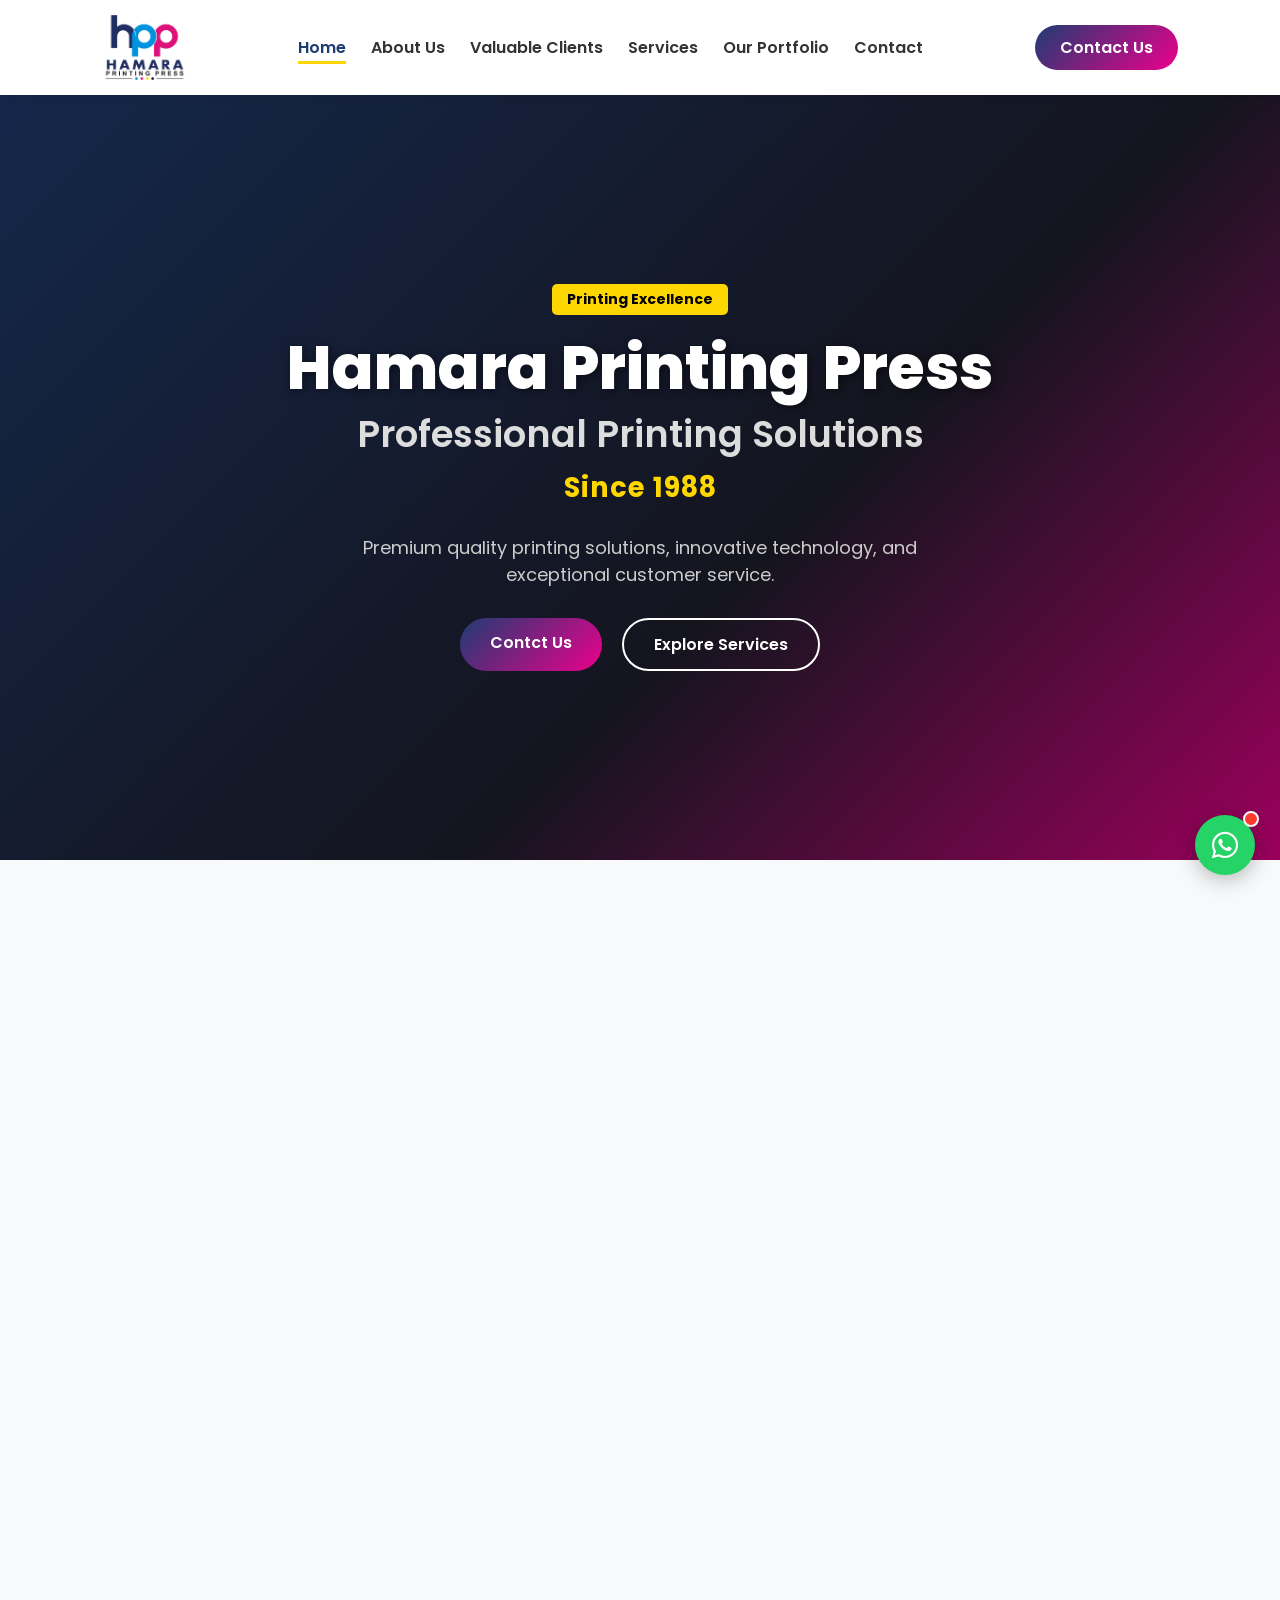
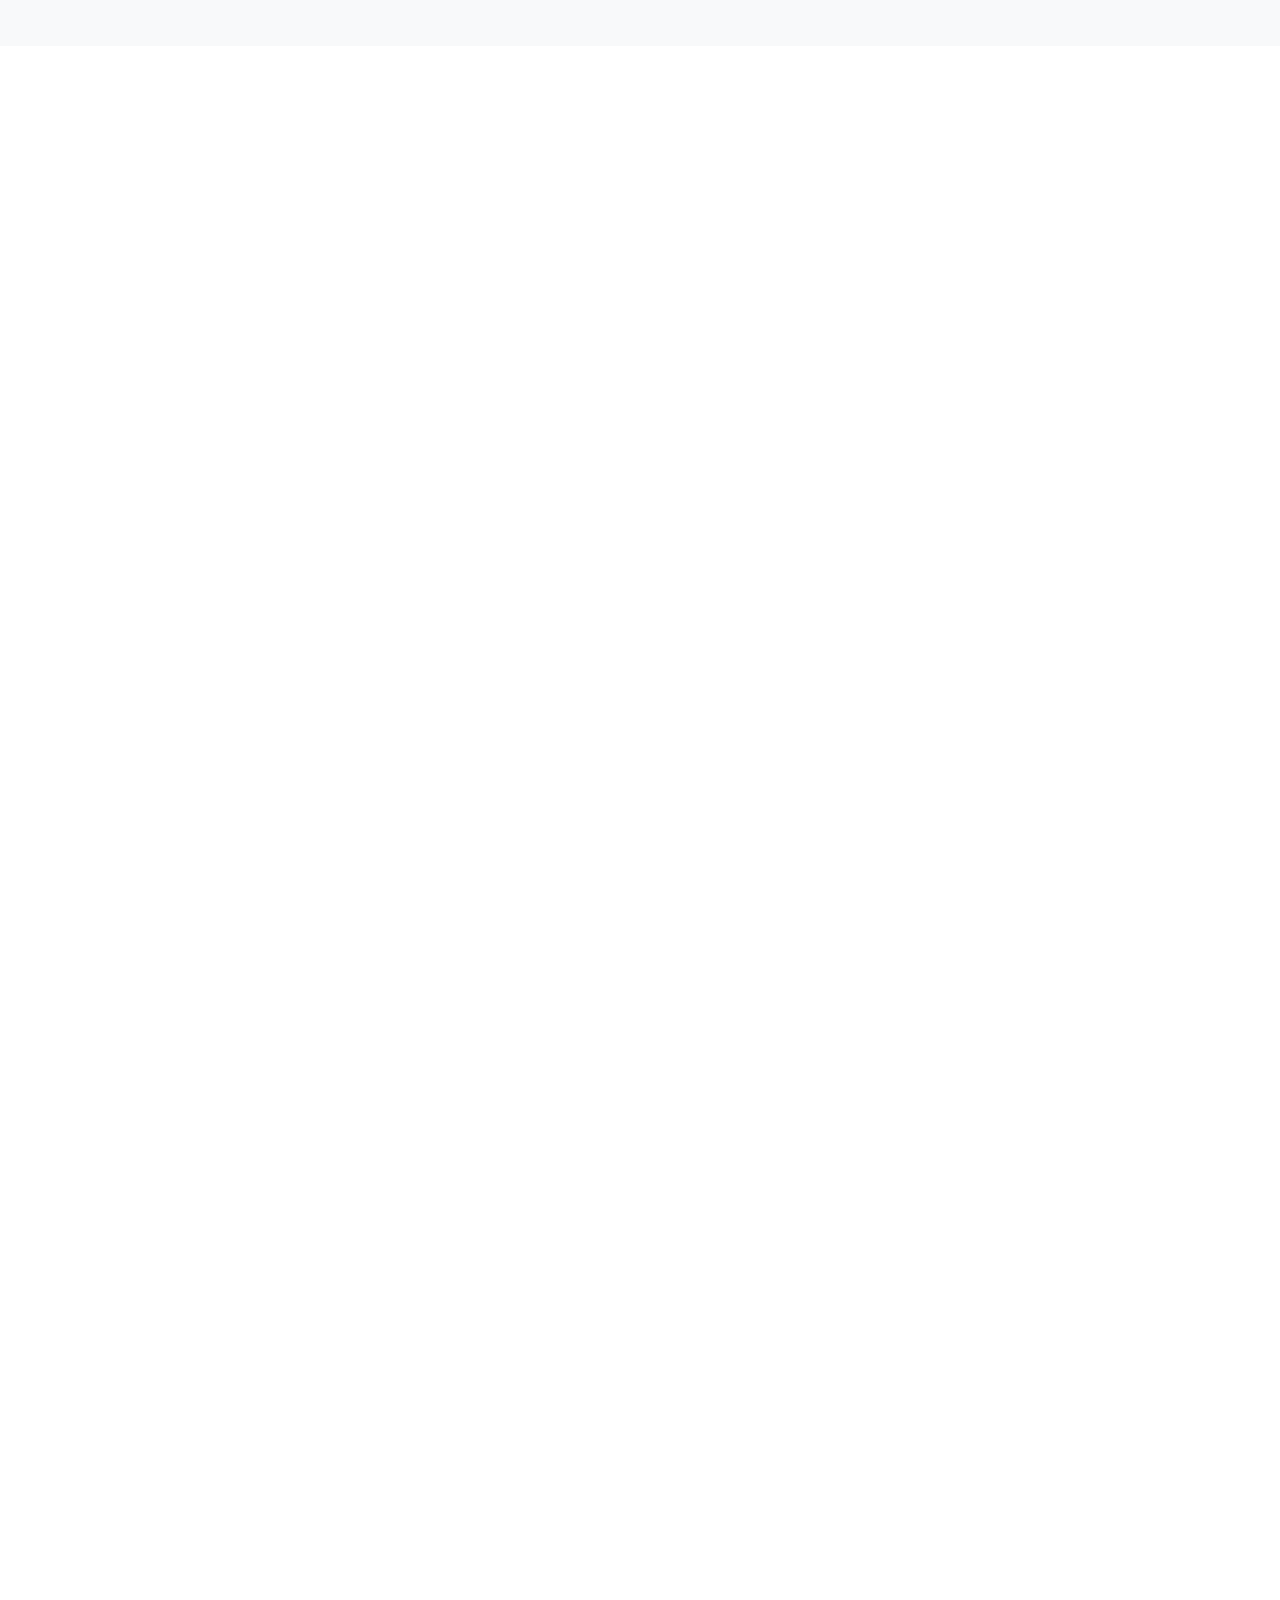
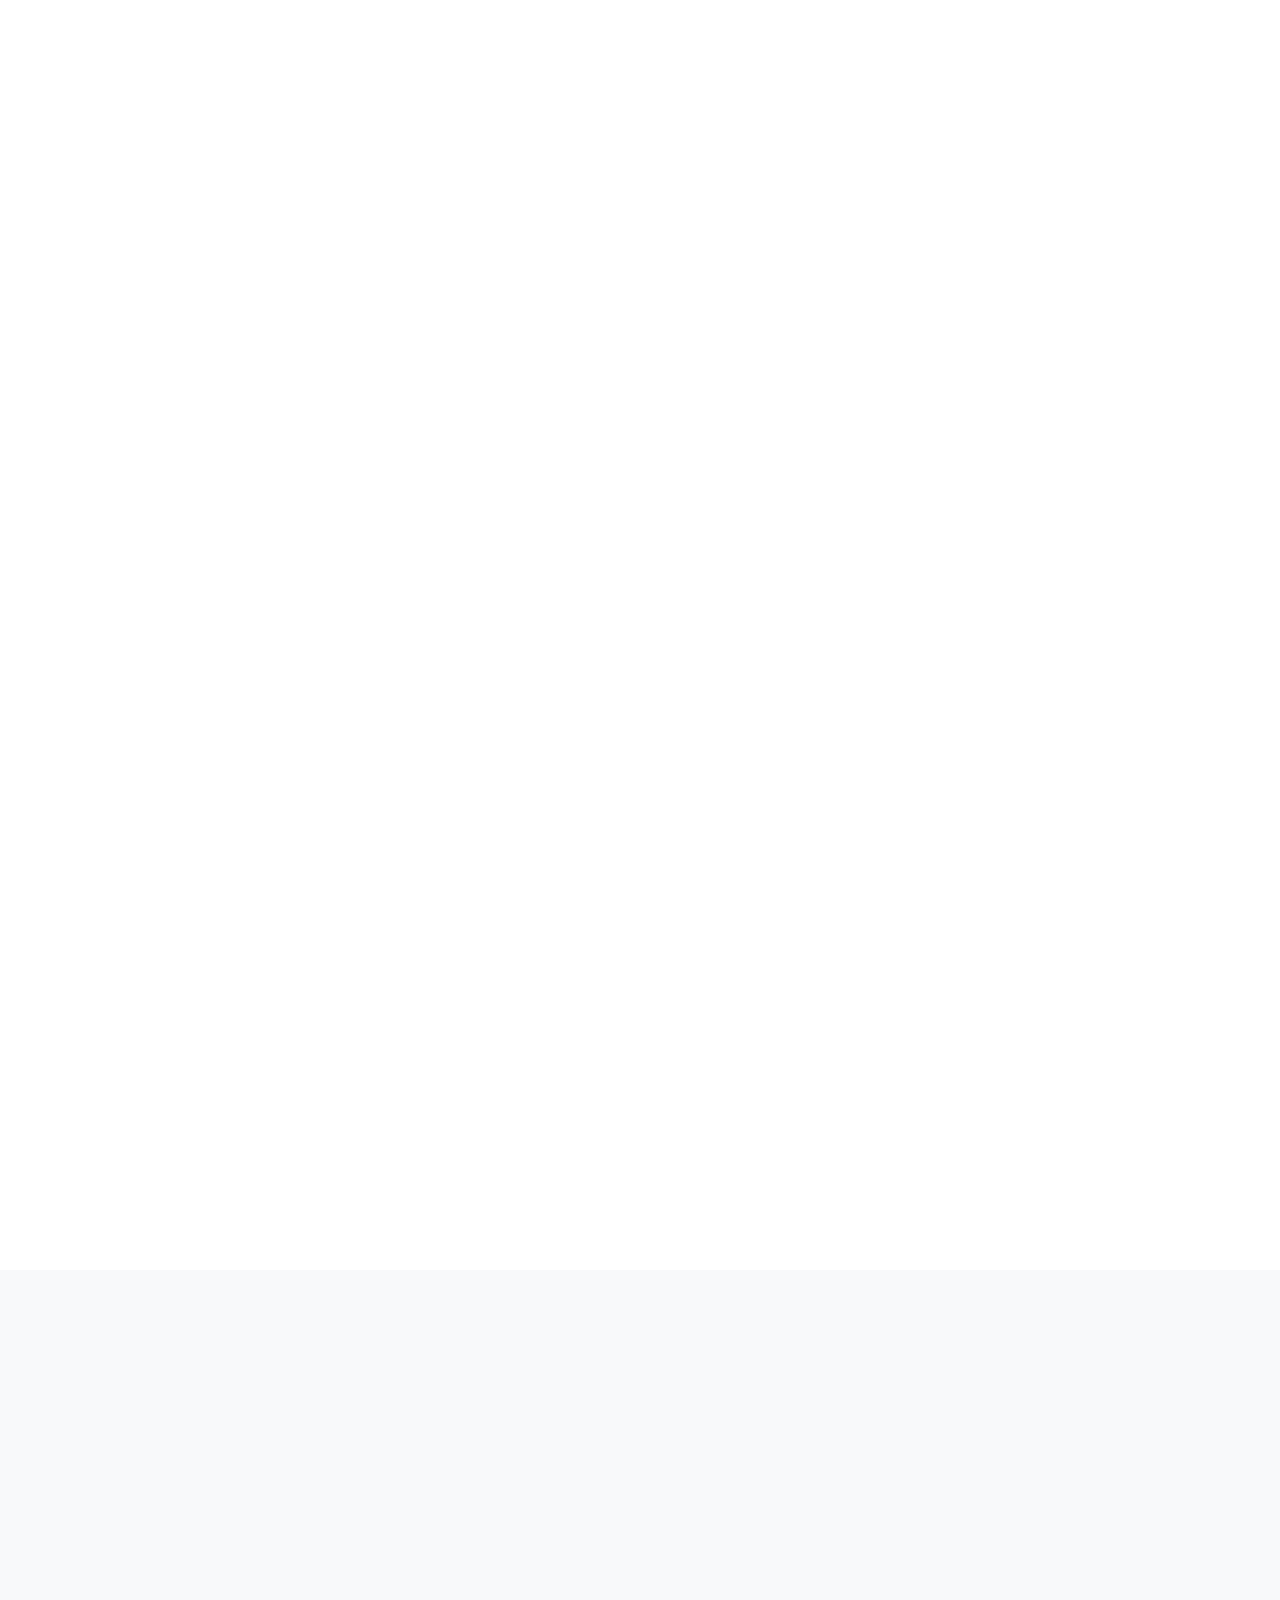
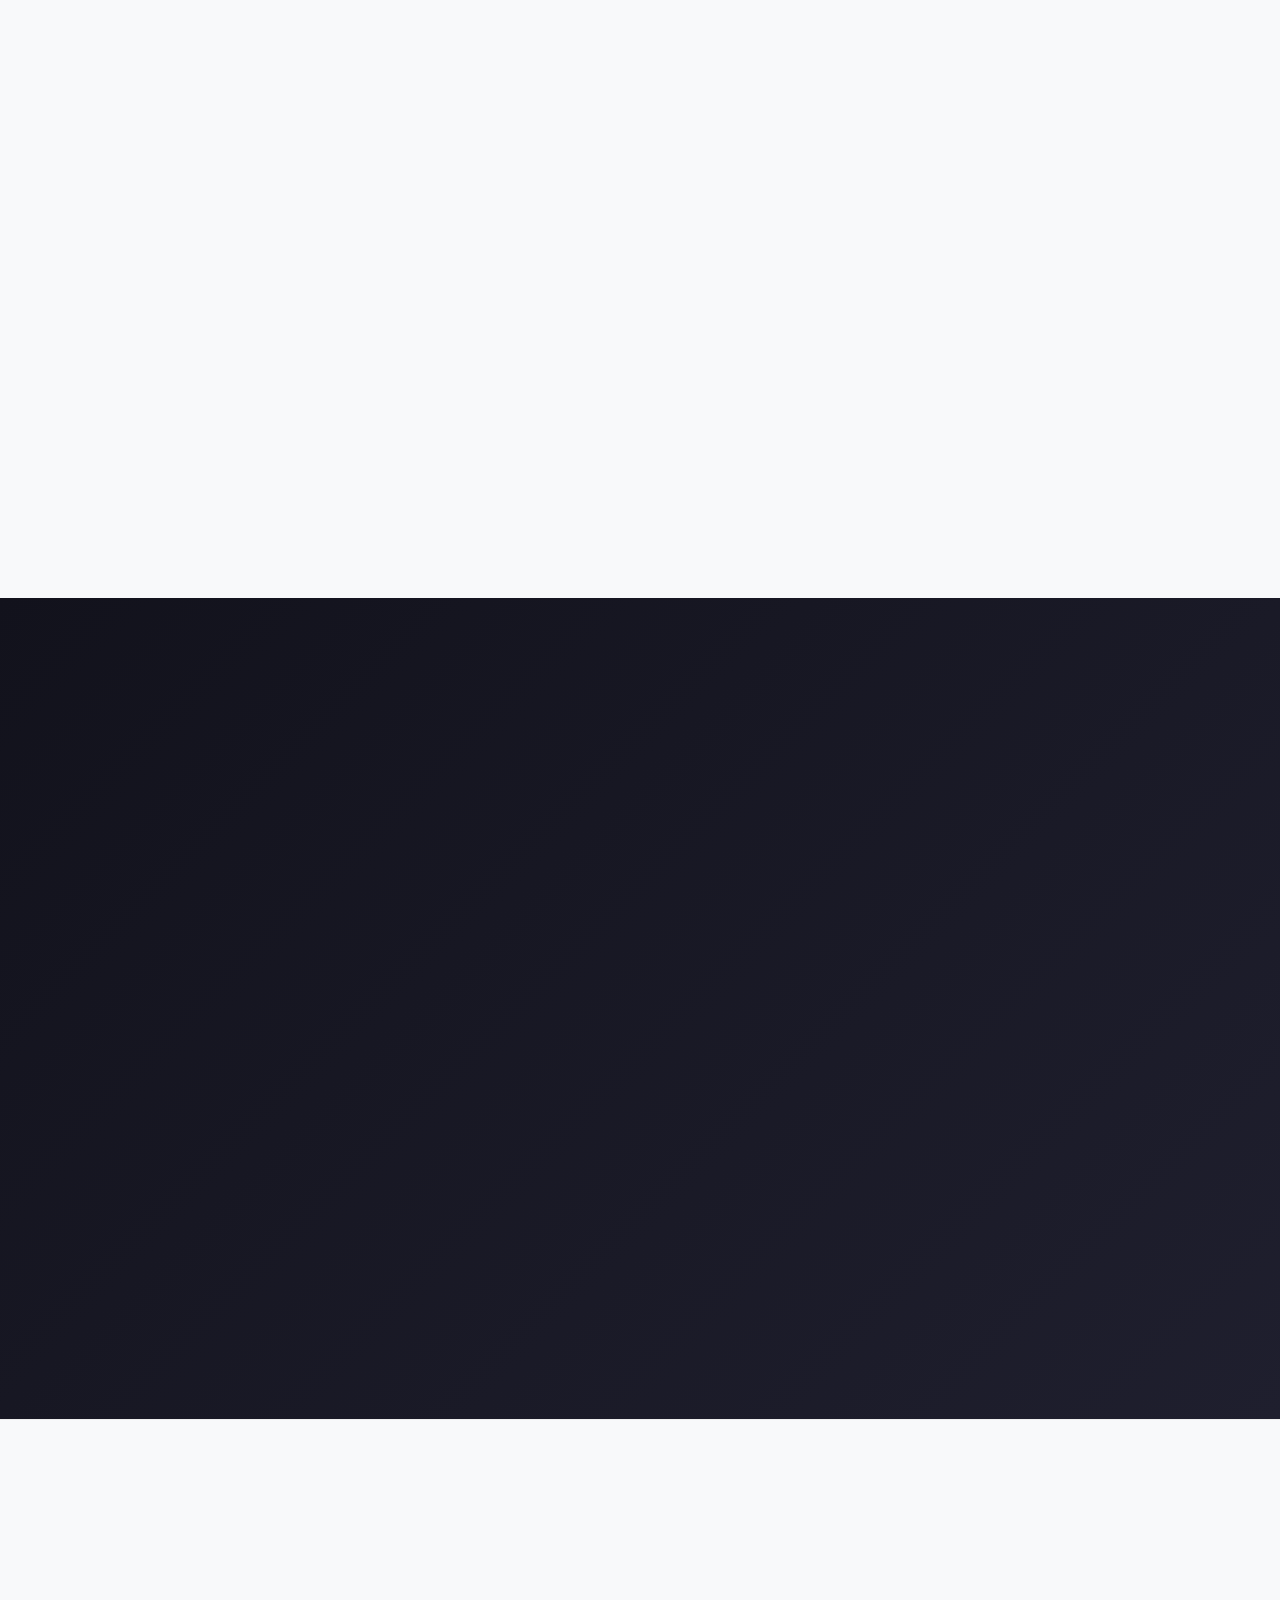
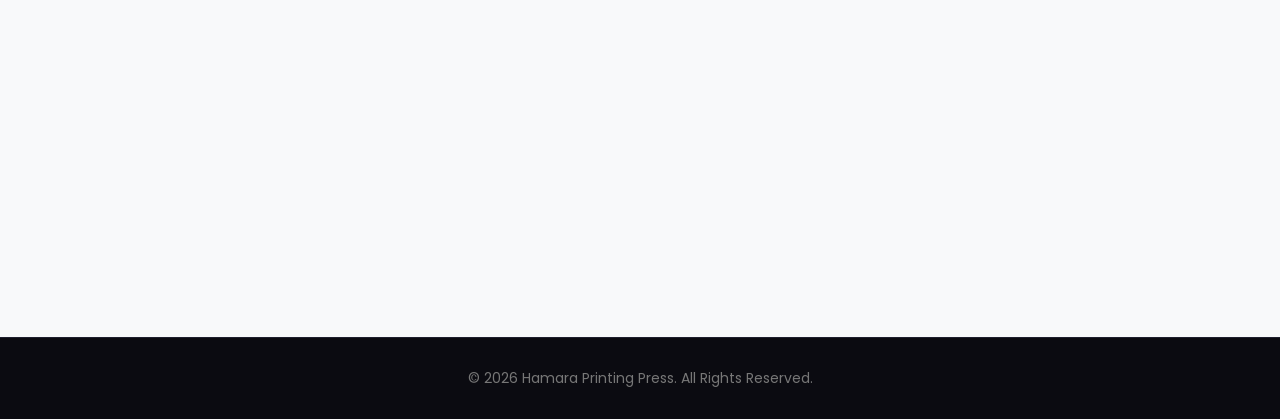
==== commit e3922ffb: "Update print statement from 'Hello' to 'Goodbye'" ====
--- a/index.html
+++ b/index.html
@@ -397,7 +397,7 @@
             <h3>Since 1988</h3>
             <p>Premium quality printing solutions, innovative technology, and exceptional customer service.</p>
             <div class="hero-btns">
-                <a href="#contact" class="btn-main">Get Free Quote</a>
+                <a href="#contact" class="btn-main">Contct Us</a>
                 <a href="#services" class="btn-sub">Explore Services</a>
             </div>
         </div>
@@ -750,4 +750,4 @@
         });
     </script>
 </body>
-</html>+</html>
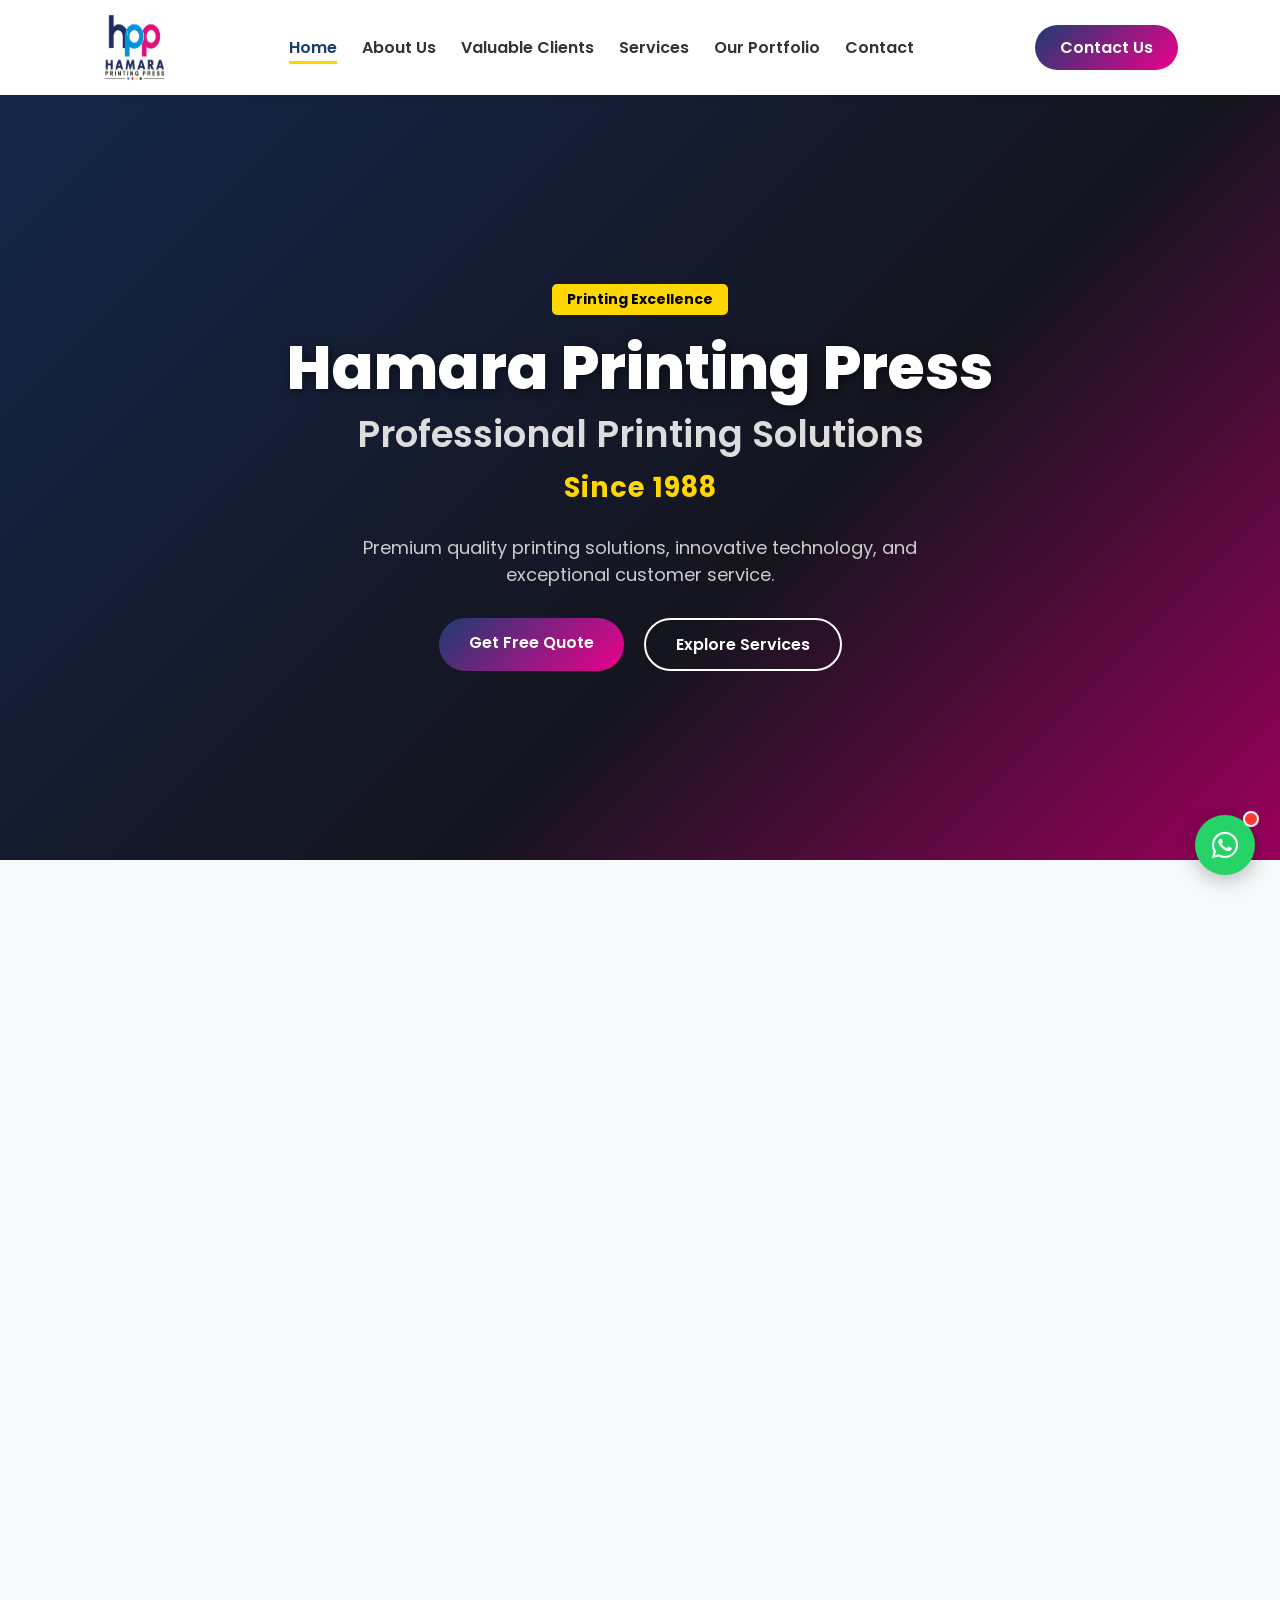
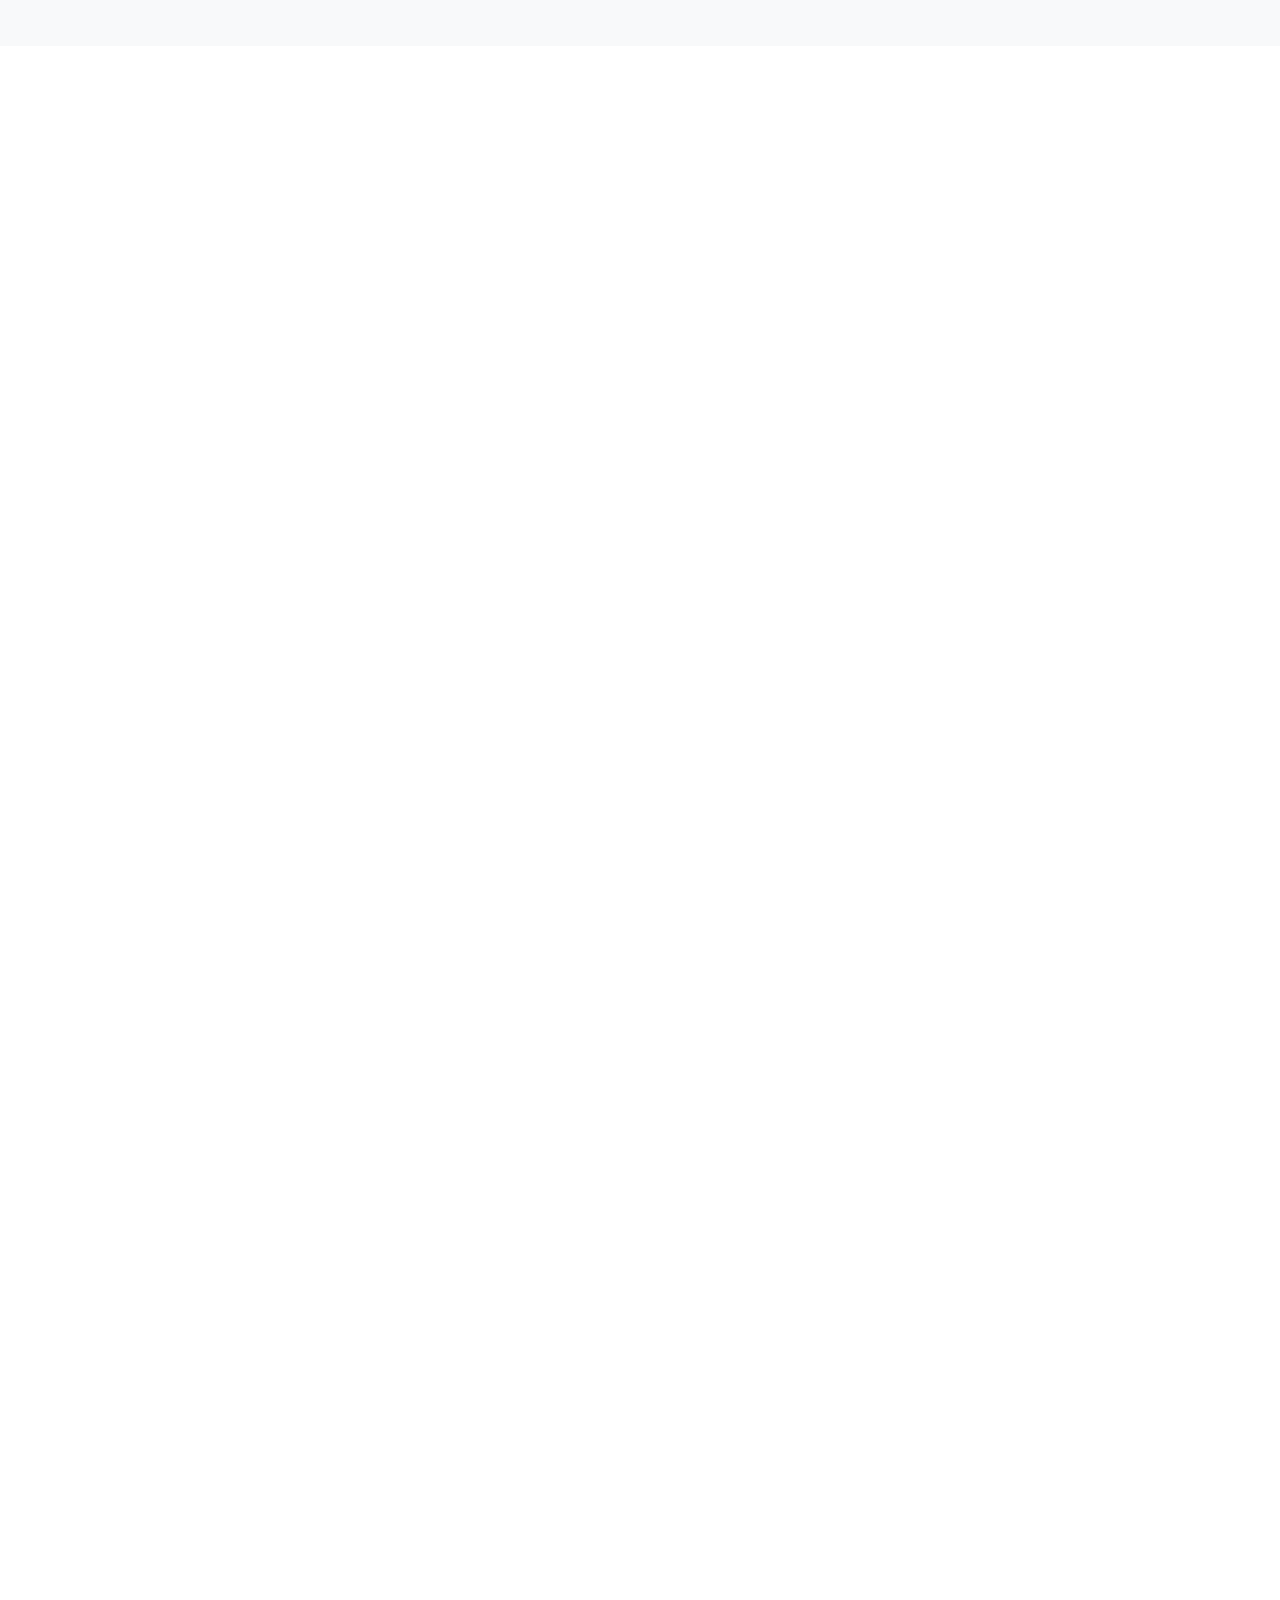
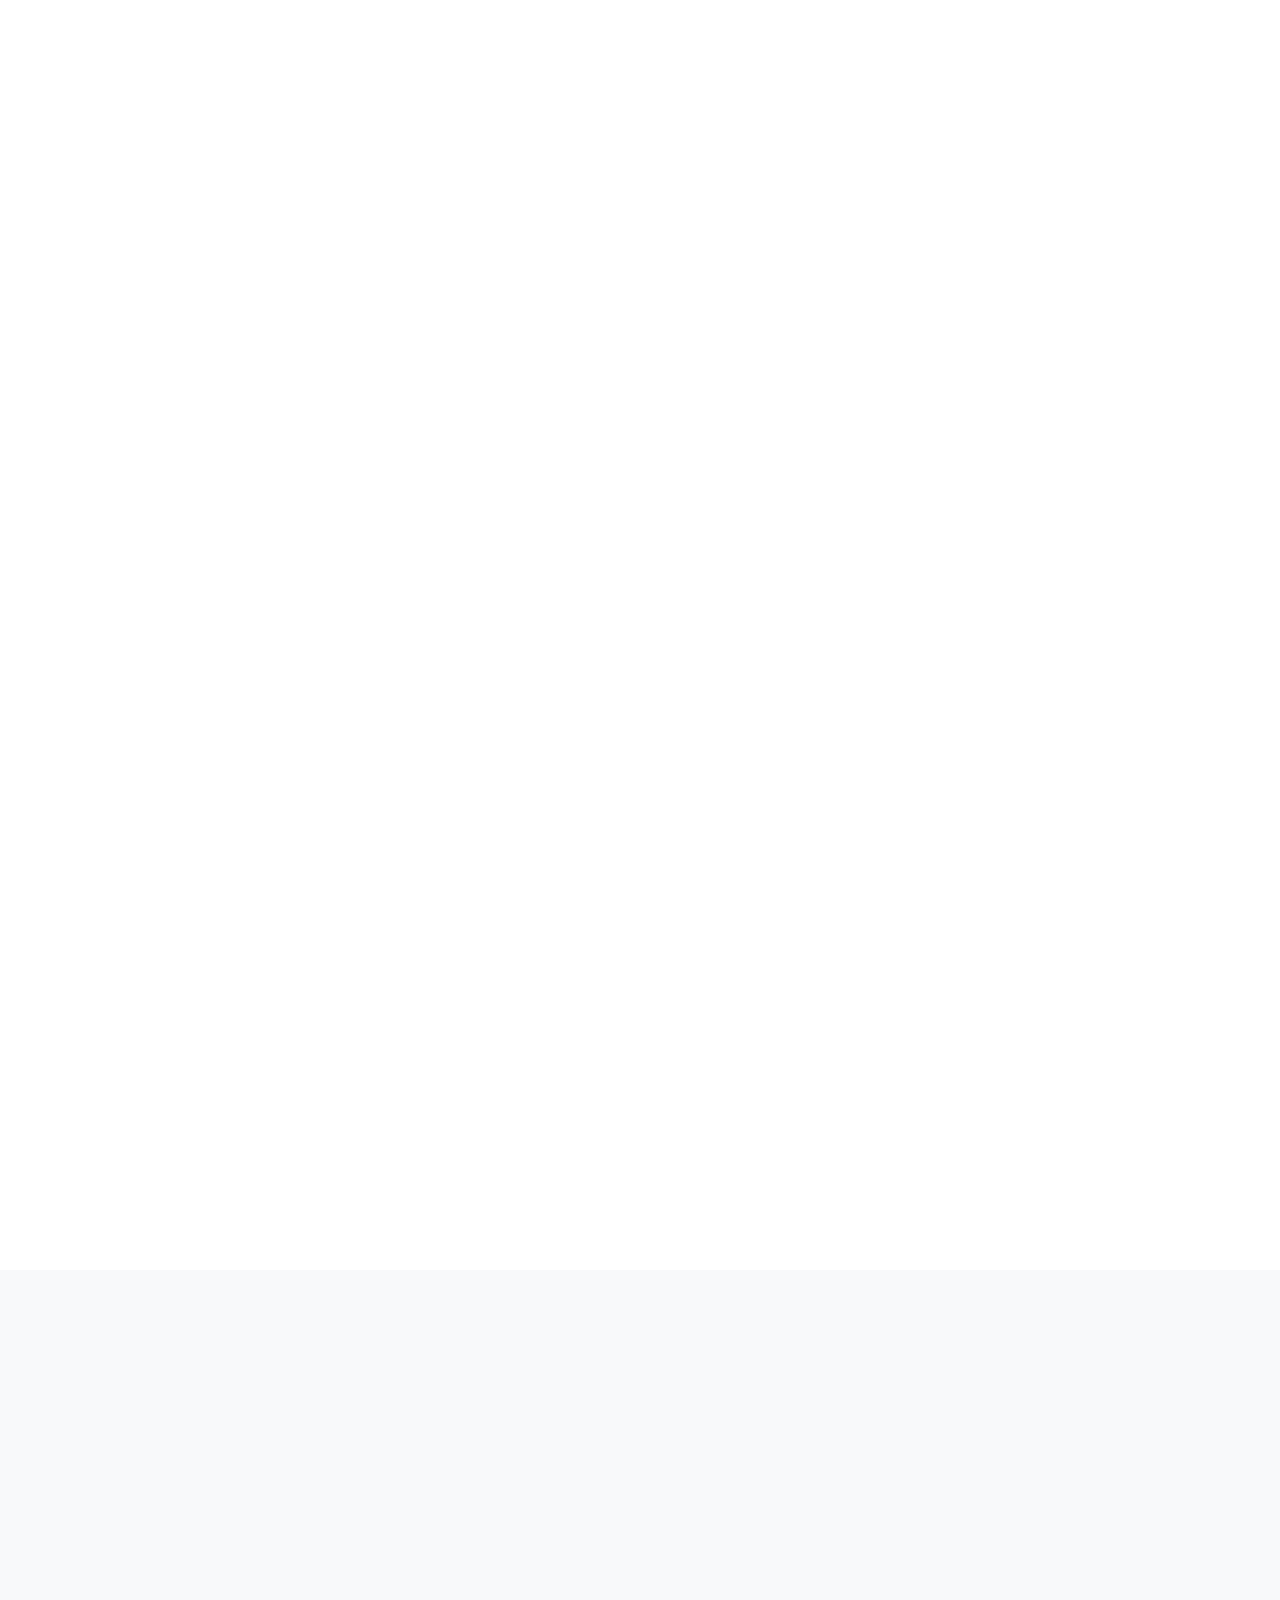
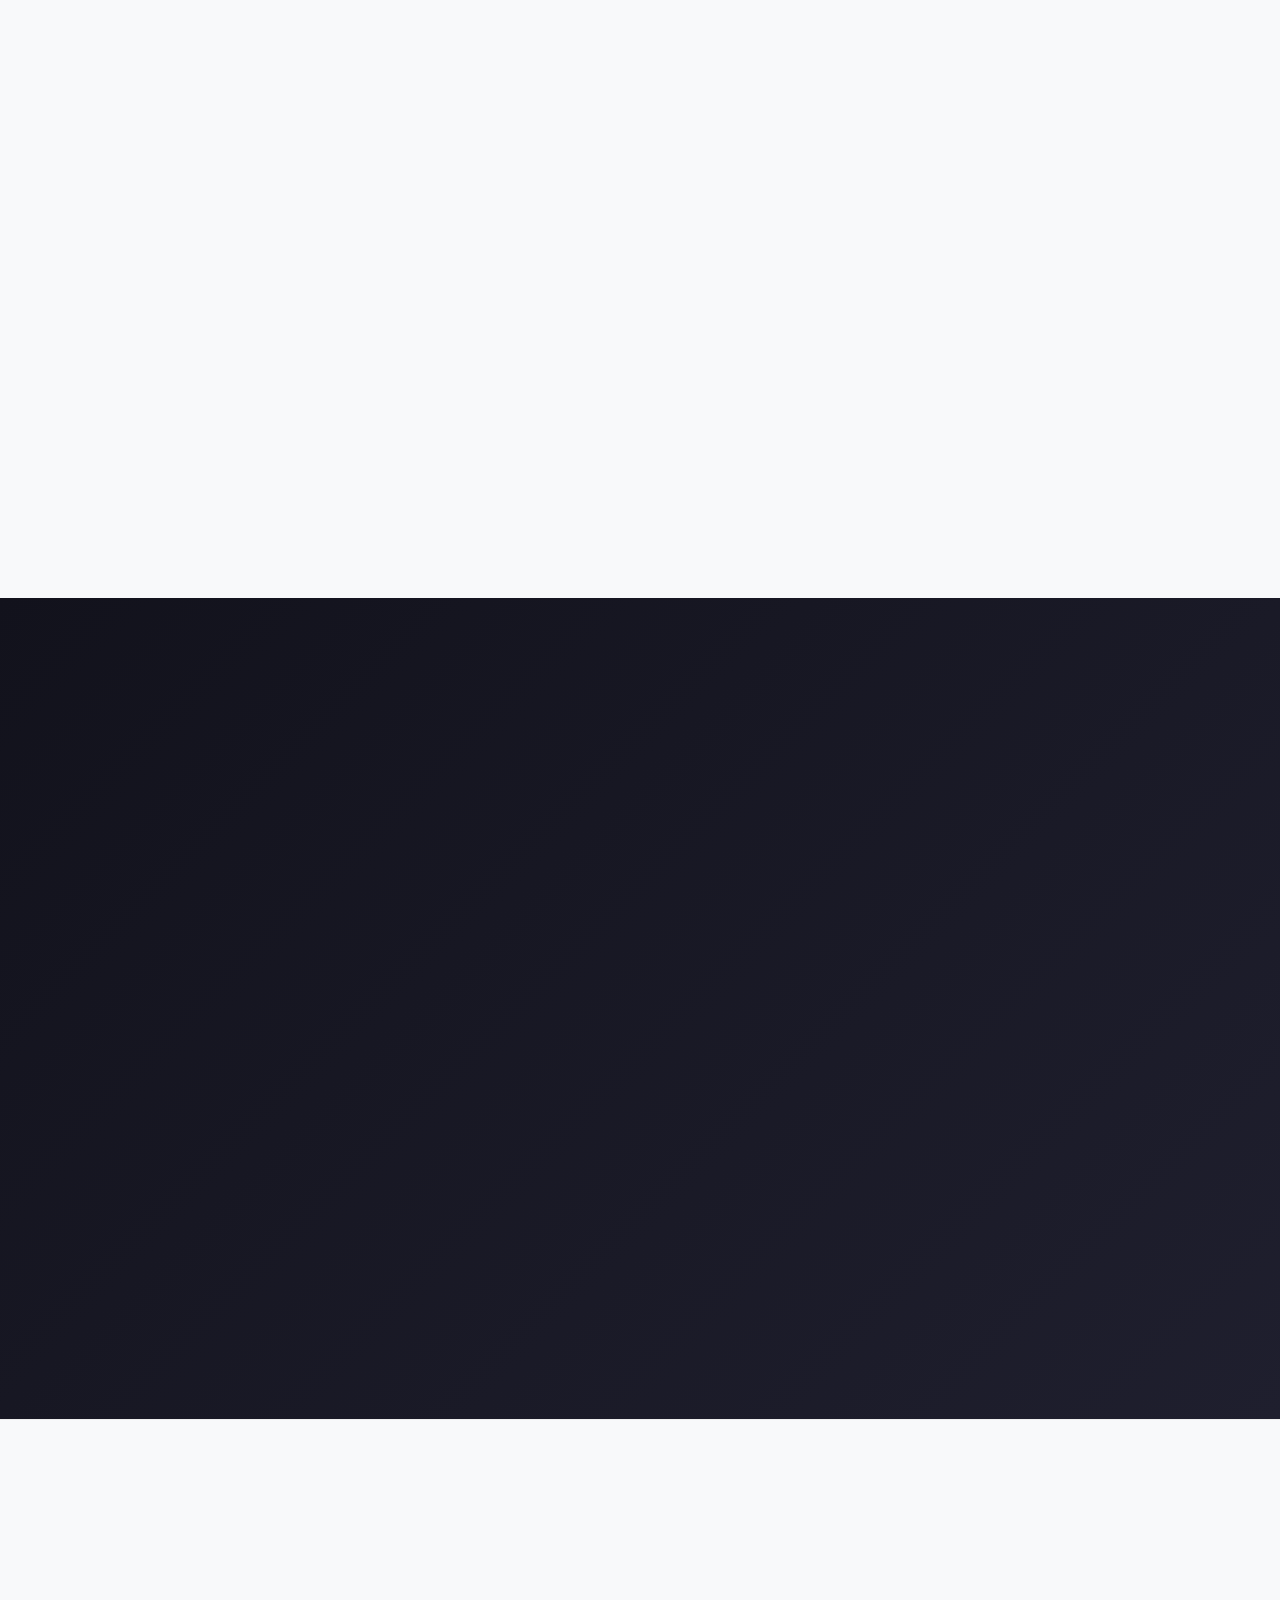
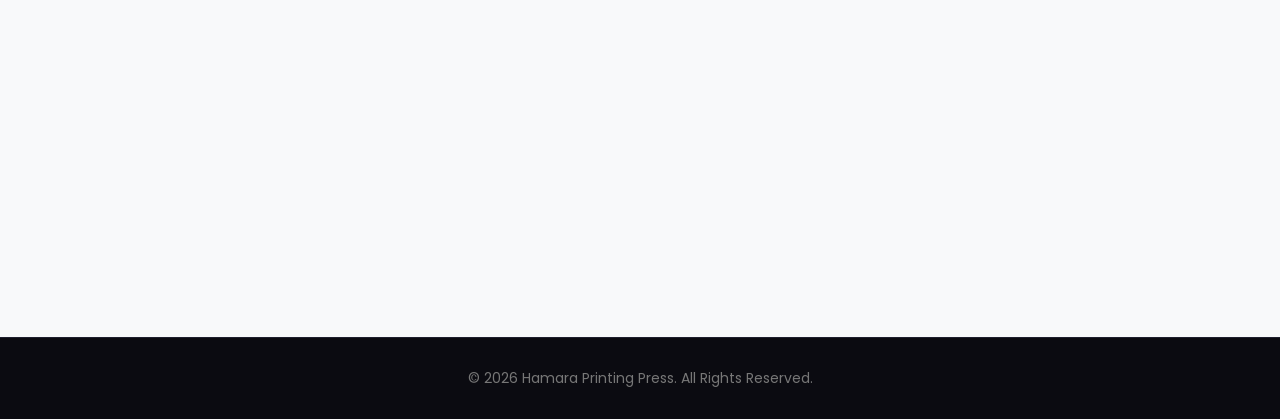
==== commit 6b9a8812: "Add files via upload" ====
--- a/index.html
+++ b/index.html
@@ -4,9 +4,13 @@
     <meta charset="UTF-8">
     <meta name="viewport" content="width=device-width, initial-scale=1.0, maximum-scale=1.0, user-scalable=no">
     <title>Hamara Printing Press</title>
+    <link rel="preconnect" href="https://cdnjs.cloudflare.com" crossorigin>
+    <link rel="preconnect" href="https://fonts.googleapis.com">
+    <link rel="preconnect" href="https://fonts.gstatic.com" crossorigin>
+    <link rel="preconnect" href="https://unpkg.com" crossorigin>
     <link rel="icon" type="image/png" href="favicon.png">
     <link rel="stylesheet" href="https://cdnjs.cloudflare.com/ajax/libs/font-awesome/6.4.0/css/all.min.css">
-    <link href="https://fonts.googleapis.com/css2?family=Poppins:wght@300;400;600;700&display=swap" rel="stylesheet">
+    <link href="https://fonts.googleapis.com/css2?family=Poppins:wght@400;600;700&display=swap" rel="stylesheet">
     <link rel="stylesheet" href="https://unpkg.com/aos@next/dist/aos.css" />
     
     <style>
@@ -364,7 +368,7 @@
 
     <header>
         <a href="#home" class="logo-brand">
-            <div class="logo"><img src="logo.png" alt="Logo"></div>
+            <div class="logo"><img src="logo.png" alt="Logo" loading="eager" width="65" height="65"></div>
         </a>
         <button class="menu-toggle" id="mobile-menu-btn">
             <i class="fa-solid fa-bars"></i>
@@ -397,7 +401,7 @@
             <h3>Since 1988</h3>
             <p>Premium quality printing solutions, innovative technology, and exceptional customer service.</p>
             <div class="hero-btns">
-                <a href="#contact" class="btn-main">Contct Us</a>
+                <a href="#contact" class="btn-main">Get Free Quote</a>
                 <a href="#services" class="btn-sub">Explore Services</a>
             </div>
         </div>
@@ -406,7 +410,7 @@
     <section id="about" class="about">
         <h2 class="section-title" data-aos="fade-up">About Us</h2>
         <div class="about-content">
-            <div class="about-img" data-aos="fade-right"><img src="about-printing.jpg" alt="Work Machine"></div>
+            <div class="about-img" data-aos="fade-right"><img src="about-printing.jpg" alt="Work Machine" loading="lazy"></div>
             <div class="about-text" data-aos="fade-left">
                 <h3>Trusted Printing Partner For Over 37 Years</h3>
                 <p>We specialize in Offset Printing, Digital Printing, Flex Printing, UV Printing, Screen Printing, and Creative Designing.</p>
@@ -565,27 +569,27 @@
     <section id="portfolio" class="portfolio">
         <h2 class="section-title" data-aos="fade-up">Our Portfolio</h2>
         <div class="portfolio-grid">
-            <div class="portfolio-card" data-aos="flip-left" data-aos-delay="100"><div class="portfolio-img-wrapper"><img src="work1.jpg" alt="Portfolio Image"></div><div class="portfolio-name-box"><h4>Visiting Card</h4></div></div>
-            <div class="portfolio-card" data-aos="flip-left" data-aos-delay="150"><div class="portfolio-img-wrapper"><img src="work2.jpg" alt="Portfolio Image"></div><div class="portfolio-name-box"><h4>Panaflex</h4></div></div>
-            <div class="portfolio-card" data-aos="flip-left" data-aos-delay="200"><div class="portfolio-img-wrapper"><img src="work3.jpg" alt="Portfolio Image"></div><div class="portfolio-name-box"><h4>Letter Head</h4></div></div>
-            <div class="portfolio-card" data-aos="flip-left" data-aos-delay="250"><div class="portfolio-img-wrapper"><img src="work4.jpg" alt="Portfolio Image"></div><div class="portfolio-name-box"><h4>Bill Book</h4></div></div>
-            <div class="portfolio-card" data-aos="flip-left" data-aos-delay="300"><div class="portfolio-img-wrapper"><img src="work5.jpg" alt="Portfolio Image"></div><div class="portfolio-name-box"><h4>Shadi Card</h4></div></div>
-            <div class="portfolio-card" data-aos="flip-left" data-aos-delay="350"><div class="portfolio-img-wrapper"><img src="work6.jpg" alt="Portfolio Image"></div><div class="portfolio-name-box"><h4>Garments Tag</h4></div></div>
-            <div class="portfolio-card" data-aos="flip-left" data-aos-delay="400"><div class="portfolio-img-wrapper"><img src="work7.jpg" alt="Portfolio Image"></div><div class="portfolio-name-box"><h4>Pamphlet</h4></div></div>
-            <div class="portfolio-card" data-aos="flip-left" data-aos-delay="450"><div class="portfolio-img-wrapper"><img src="work8.jpg" alt="Portfolio Image"></div><div class="portfolio-name-box"><h4>Satin Label</h4></div></div>
-            <div class="portfolio-card" data-aos="flip-left" data-aos-delay="500"><div class="portfolio-img-wrapper"><img src="work9.jpg" alt="Portfolio Image"></div><div class="portfolio-name-box"><h4>Woven Label</h4></div></div>
+            <div class="portfolio-card" data-aos="flip-left" data-aos-delay="100"><div class="portfolio-img-wrapper"><img src="work1.jpg" alt="Portfolio Image" loading="lazy"></div><div class="portfolio-name-box"><h4>Visiting Card</h4></div></div>
+            <div class="portfolio-card" data-aos="flip-left" data-aos-delay="150"><div class="portfolio-img-wrapper"><img src="work2.jpg" alt="Portfolio Image" loading="lazy"></div><div class="portfolio-name-box"><h4>Panaflex</h4></div></div>
+            <div class="portfolio-card" data-aos="flip-left" data-aos-delay="200"><div class="portfolio-img-wrapper"><img src="work3.jpg" alt="Portfolio Image" loading="lazy"></div><div class="portfolio-name-box"><h4>Letter Head</h4></div></div>
+            <div class="portfolio-card" data-aos="flip-left" data-aos-delay="250"><div class="portfolio-img-wrapper"><img src="work4.jpg" alt="Portfolio Image" loading="lazy"></div><div class="portfolio-name-box"><h4>Bill Book</h4></div></div>
+            <div class="portfolio-card" data-aos="flip-left" data-aos-delay="300"><div class="portfolio-img-wrapper"><img src="work5.jpg" alt="Portfolio Image" loading="lazy"></div><div class="portfolio-name-box"><h4>Shadi Card</h4></div></div>
+            <div class="portfolio-card" data-aos="flip-left" data-aos-delay="350"><div class="portfolio-img-wrapper"><img src="work6.jpg" alt="Portfolio Image" loading="lazy"></div><div class="portfolio-name-box"><h4>Garments Tag</h4></div></div>
+            <div class="portfolio-card" data-aos="flip-left" data-aos-delay="400"><div class="portfolio-img-wrapper"><img src="work7.jpg" alt="Portfolio Image" loading="lazy"></div><div class="portfolio-name-box"><h4>Pamphlet</h4></div></div>
+            <div class="portfolio-card" data-aos="flip-left" data-aos-delay="450"><div class="portfolio-img-wrapper"><img src="work8.jpg" alt="Portfolio Image" loading="lazy"></div><div class="portfolio-name-box"><h4>Satin Label</h4></div></div>
+            <div class="portfolio-card" data-aos="flip-left" data-aos-delay="500"><div class="portfolio-img-wrapper"><img src="work9.jpg" alt="Portfolio Image" loading="lazy"></div><div class="portfolio-name-box"><h4>Woven Label</h4></div></div>
         </div>
     </section>
 
     <section id="machines" class="machines">
         <h2 class="section-title" data-aos="fade-up">Our Machines</h2>
         <div class="machines-grid">
-            <div class="machine-card" data-aos="flip-up" data-aos-delay="100"><img src="panaflex-machine.jpg" alt="Machine"><h3>Panaflex Printing Machine</h3></div>
-            <div class="machine-card" data-aos="flip-up" data-aos-delay="200"><img src="offset-machine.jpg" alt="Machine"><h3>Offset Printing Machine</h3></div>
-            <div class="machine-card" data-aos="flip-up" data-aos-delay="300"><img src="epson-printer.jpg" alt="Machine"><h3>Epson Large Format Printer</h3></div>
-            <div class="machine-card" data-aos="flip-up" data-aos-delay="400"><img src="cutting-machine.jpg" alt="Machine"><h3>Paper Cutting Machine</h3></div>
-            <div class="machine-card" data-aos="flip-up" data-aos-delay="500"><img src="screen-printing-machine.jpg" alt="Machine"><h3>Screen Printing Machine</h3></div>
-            <div class="machine-card" data-aos="flip-up" data-aos-delay="600"><img src="die-cutting-machine.jpg" alt="Machine"><h3>Die-Cutting Machine</h3></div>
+            <div class="machine-card" data-aos="flip-up" data-aos-delay="100"><img src="panaflex-machine.jpg" alt="Machine" loading="lazy"><h3>Panaflex Printing Machine</h3></div>
+            <div class="machine-card" data-aos="flip-up" data-aos-delay="200"><img src="offset-machine.jpg" alt="Machine" loading="lazy"><h3>Offset Printing Machine</h3></div>
+            <div class="machine-card" data-aos="flip-up" data-aos-delay="300"><img src="epson-printer.jpg" alt="Machine" loading="lazy"><h3>Epson Large Format Printer</h3></div>
+            <div class="machine-card" data-aos="flip-up" data-aos-delay="400"><img src="cutting-machine.jpg" alt="Machine" loading="lazy"><h3>Paper Cutting Machine</h3></div>
+            <div class="machine-card" data-aos="flip-up" data-aos-delay="500"><img src="screen-printing-machine.jpg" alt="Machine" loading="lazy"><h3>Screen Printing Machine</h3></div>
+            <div class="machine-card" data-aos="flip-up" data-aos-delay="600"><img src="die-cutting-machine.jpg" alt="Machine" loading="lazy"><h3>Die-Cutting Machine</h3></div>
         </div>
     </section>
 
@@ -631,23 +635,23 @@
         <h2 class="section-title" data-aos="fade-up">Scan & Connect With Us</h2>
         <div class="qr-grid">
             <div class="qr-card" data-aos="zoom-in" data-aos-delay="100">
-                <img src="qr-whatsapp.png" alt="WhatsApp QR Link">
+                <img src="qr-whatsapp.png" alt="WhatsApp QR Link" loading="lazy">
                 <p><i class="fa-brands fa-whatsapp"></i> WhatsApp</p>
             </div>
             <div class="qr-card" data-aos="zoom-in" data-aos-delay="200">
-                <img src="qr-instagram.png" alt="Instagram QR Link">
+                <img src="qr-instagram.png" alt="Instagram QR Link" loading="lazy">
                 <p><i class="fa-brands fa-instagram"></i> Instagram</p>
             </div>
             <div class="qr-card" data-aos="zoom-in" data-aos-delay="300">
-                <img src="qr-facebook.png" alt="Facebook QR Link">
+                <img src="qr-facebook.png" alt="Facebook QR Link" loading="lazy">
                 <p><i class="fa-brands fa-facebook-f"></i> Facebook</p>
             </div>
             <div class="qr-card" data-aos="zoom-in" data-aos-delay="400">
-                <img src="qr-linkedin.png" alt="LinkedIn QR Link">
+                <img src="qr-linkedin.png" alt="LinkedIn QR Link" loading="lazy">
                 <p><i class="fa-brands fa-linkedin"></i> LinkedIn</p>
             </div>
             <div class="qr-card" data-aos="zoom-in" data-aos-delay="500">
-                <img src="qr-website.png" alt="Website QR Link">
+                <img src="qr-website.png" alt="Website QR Link" loading="lazy">
                 <p><i class="fa-solid fa-globe"></i> Our Website</p>
             </div>
         </div>
@@ -662,7 +666,7 @@
         <button class="wa-chat-close" id="waChatClose"><i class="fa-solid fa-xmark"></i></button>
         <div class="wa-chat-header">
             <div class="wa-chat-avatar">
-                <img src="dp.png" alt="Hamara Printing Press">
+                <img src="dp.png" alt="Hamara Printing Press" loading="lazy">
                 <span class="wa-online-dot"></span>
             </div>
             <div class="wa-chat-header-text">
@@ -750,4 +754,4 @@
         });
     </script>
 </body>
-</html>
+</html>
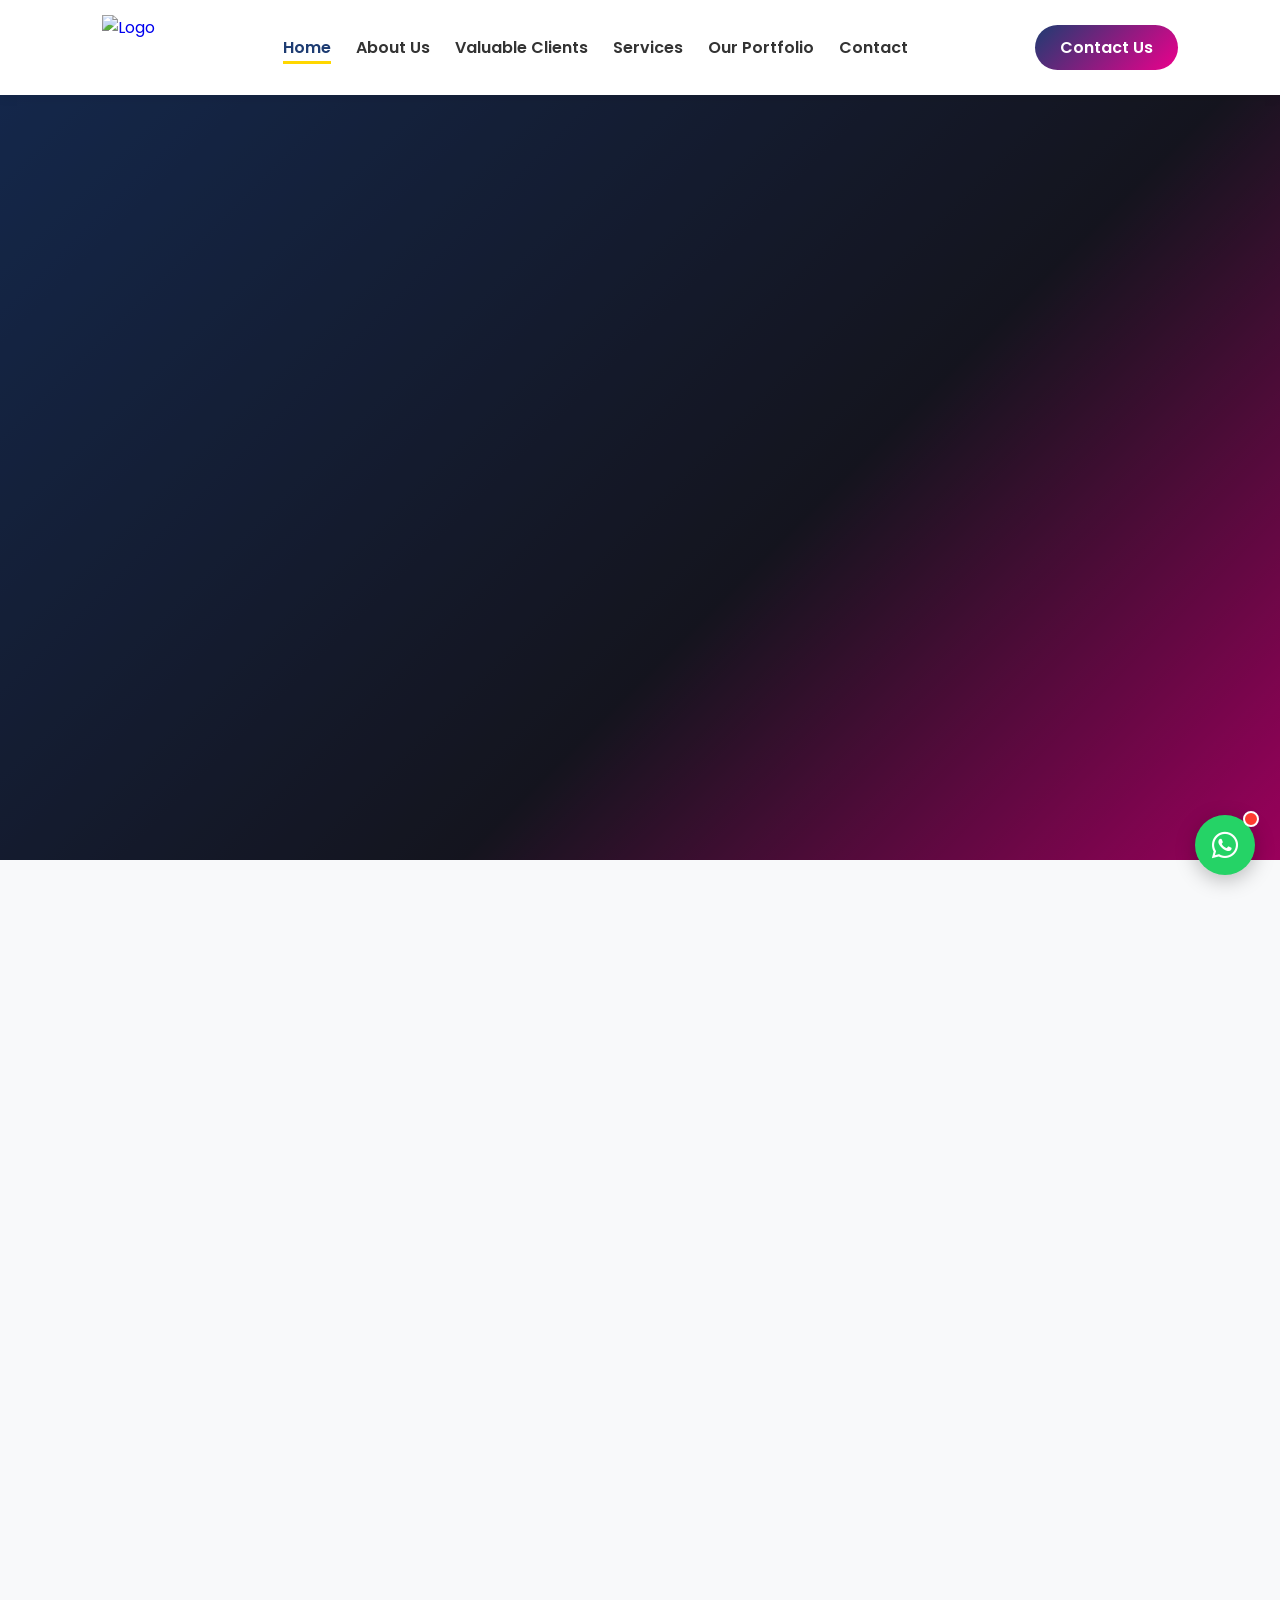
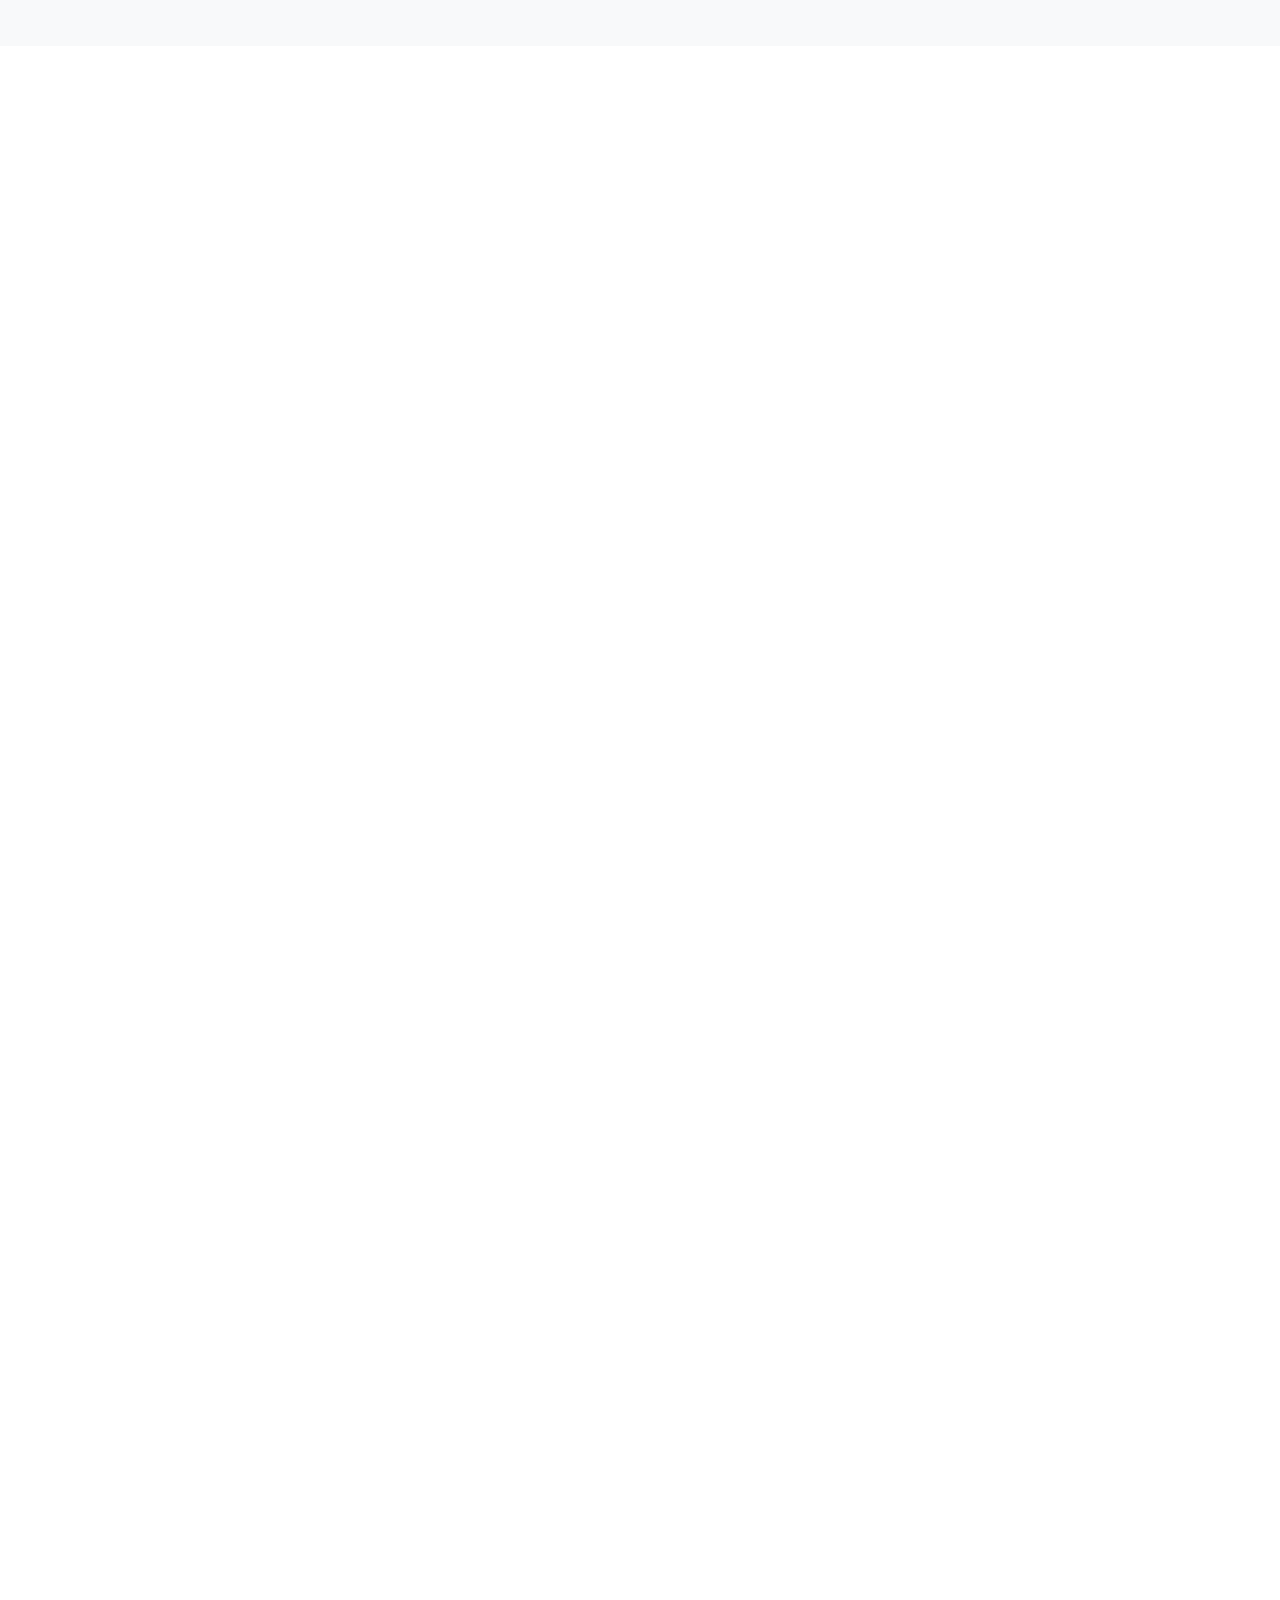
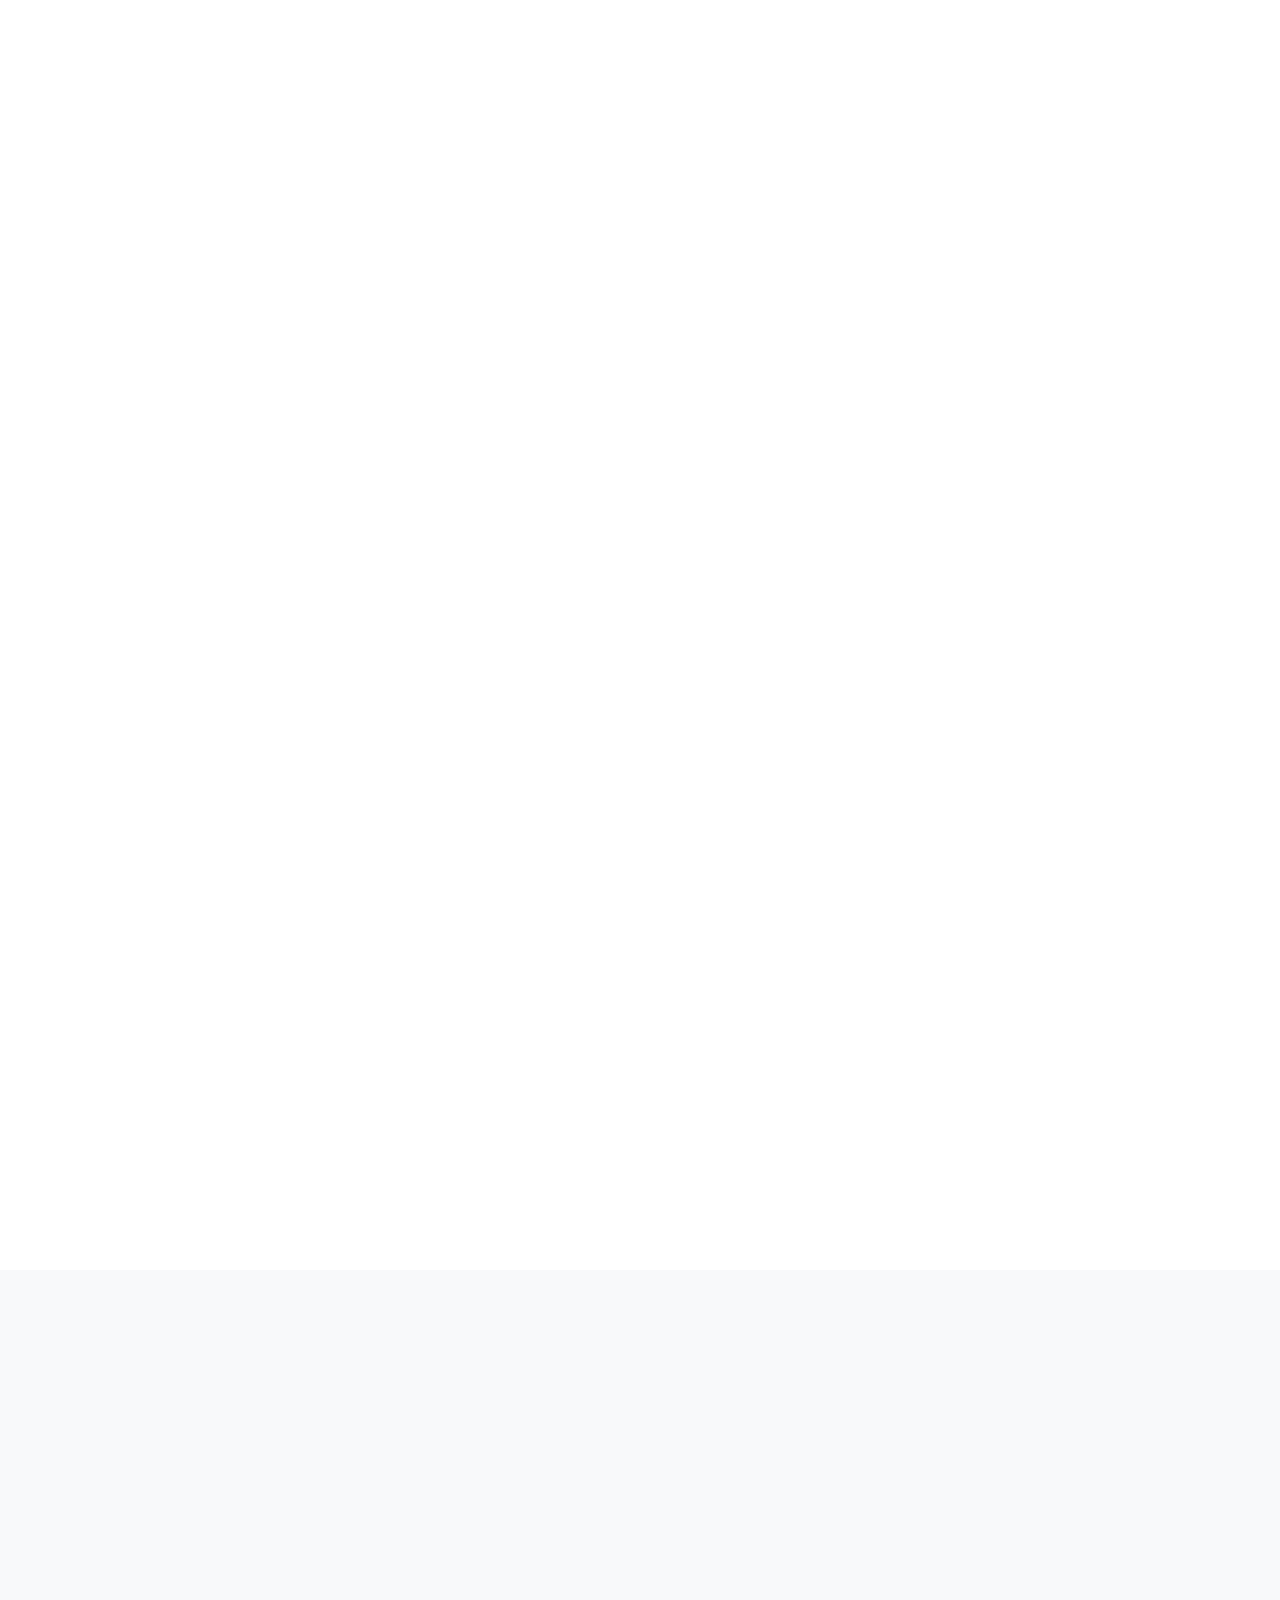
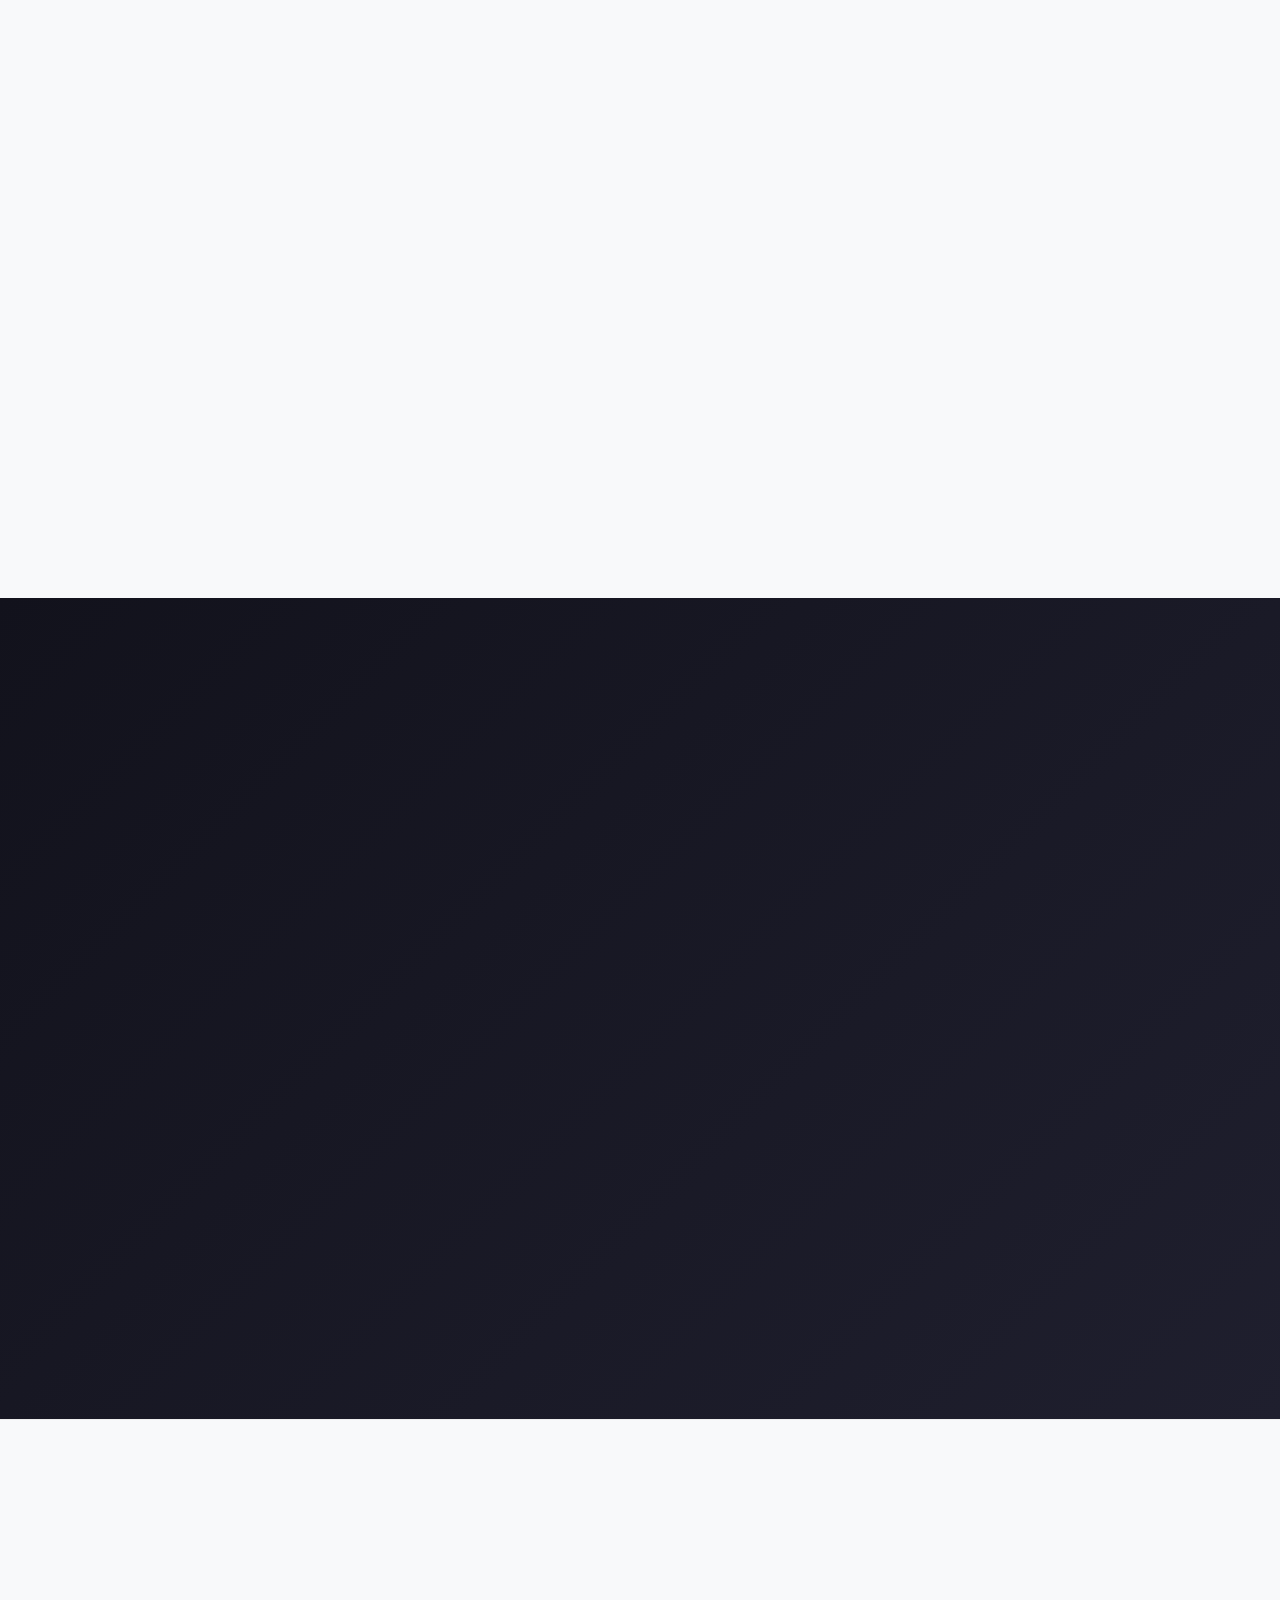
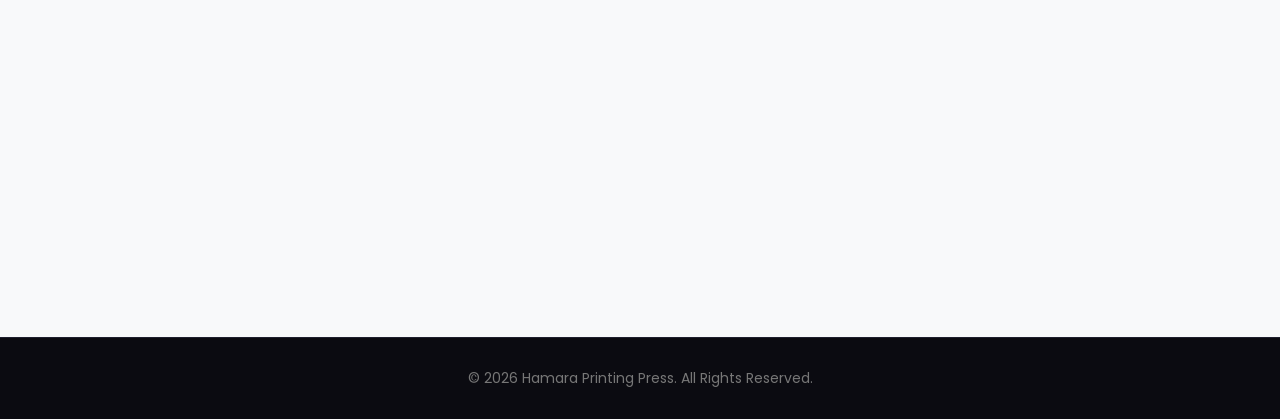
==== commit 551b554e: "Add files via upload" ====
--- a/index.html
+++ b/index.html
@@ -4,6 +4,12 @@
     <meta charset="UTF-8">
     <meta name="viewport" content="width=device-width, initial-scale=1.0, maximum-scale=1.0, user-scalable=no">
     <title>Hamara Printing Press</title>
+    <meta name="description" content="Hamara Printing Press - Karachi mein 1988 se trusted printing services. Visiting cards, banners, panaflex, flyers, wedding cards aur har qism ki offset, digital, UV aur screen printing. Abhi WhatsApp par order karein!">
+    <meta name="keywords" content="printing press karachi, visiting cards printing, banner printing, panaflex printing, flyers printing, wedding cards printing, offset printing karachi, digital printing karachi">
+    <meta name="author" content="Hamara Printing Press">
+    <meta property="og:title" content="Hamara Printing Press - Professional Printing Solutions Since 1988">
+    <meta property="og:description" content="Karachi mein 1988 se trusted printing partner. Visiting cards, banners, panaflex, flyers, wedding cards aur har qism ki printing services.">
+    <meta property="og:type" content="business.business">
     <link rel="preconnect" href="https://cdnjs.cloudflare.com" crossorigin>
     <link rel="preconnect" href="https://fonts.googleapis.com">
     <link rel="preconnect" href="https://fonts.gstatic.com" crossorigin>
@@ -23,7 +29,7 @@
         /* Navigation */
         header { display: flex; justify-content: space-between; align-items: center; padding: 15px 8%; background: #fff; box-shadow: 0 4px 10px rgba(0,0,0,0.05); position: sticky; top: 0; z-index: 1000; width: 100%; }
         .logo-brand { display: flex; align-items: center; text-decoration: none; }
-        .logo img { height: 65px; display: block; } 
+        .logo img { height: 65px; width: auto; display: block; } 
 
         nav ul { display: flex; list-style: none; gap: 25px; position: relative; }
         nav ul li { position: relative; padding: 10px 0; }
@@ -368,7 +374,7 @@
 
     <header>
         <a href="#home" class="logo-brand">
-            <div class="logo"><img src="logo.png" alt="Logo" loading="eager" width="65" height="65"></div>
+            <div class="logo"><img src="logo-header.jpg" alt="Logo" loading="eager"></div>
         </a>
         <button class="menu-toggle" id="mobile-menu-btn">
             <i class="fa-solid fa-bars"></i>
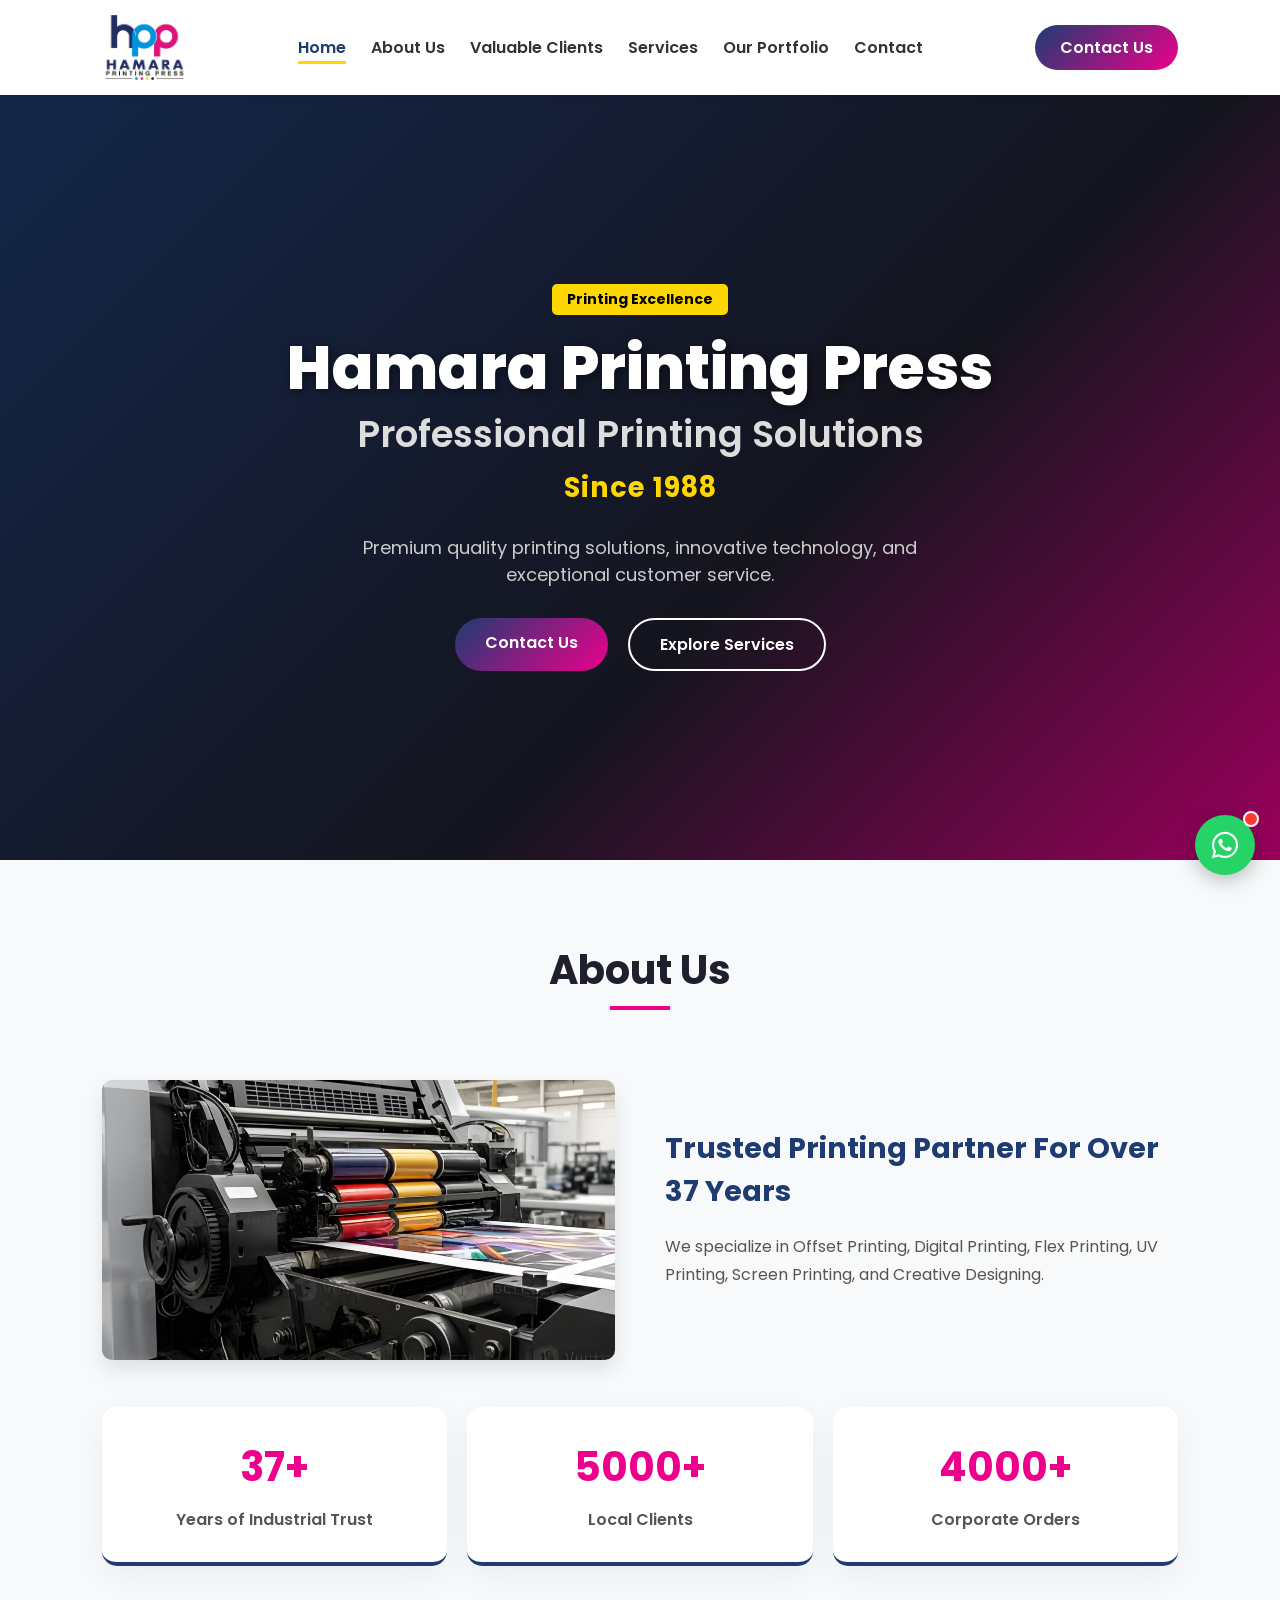
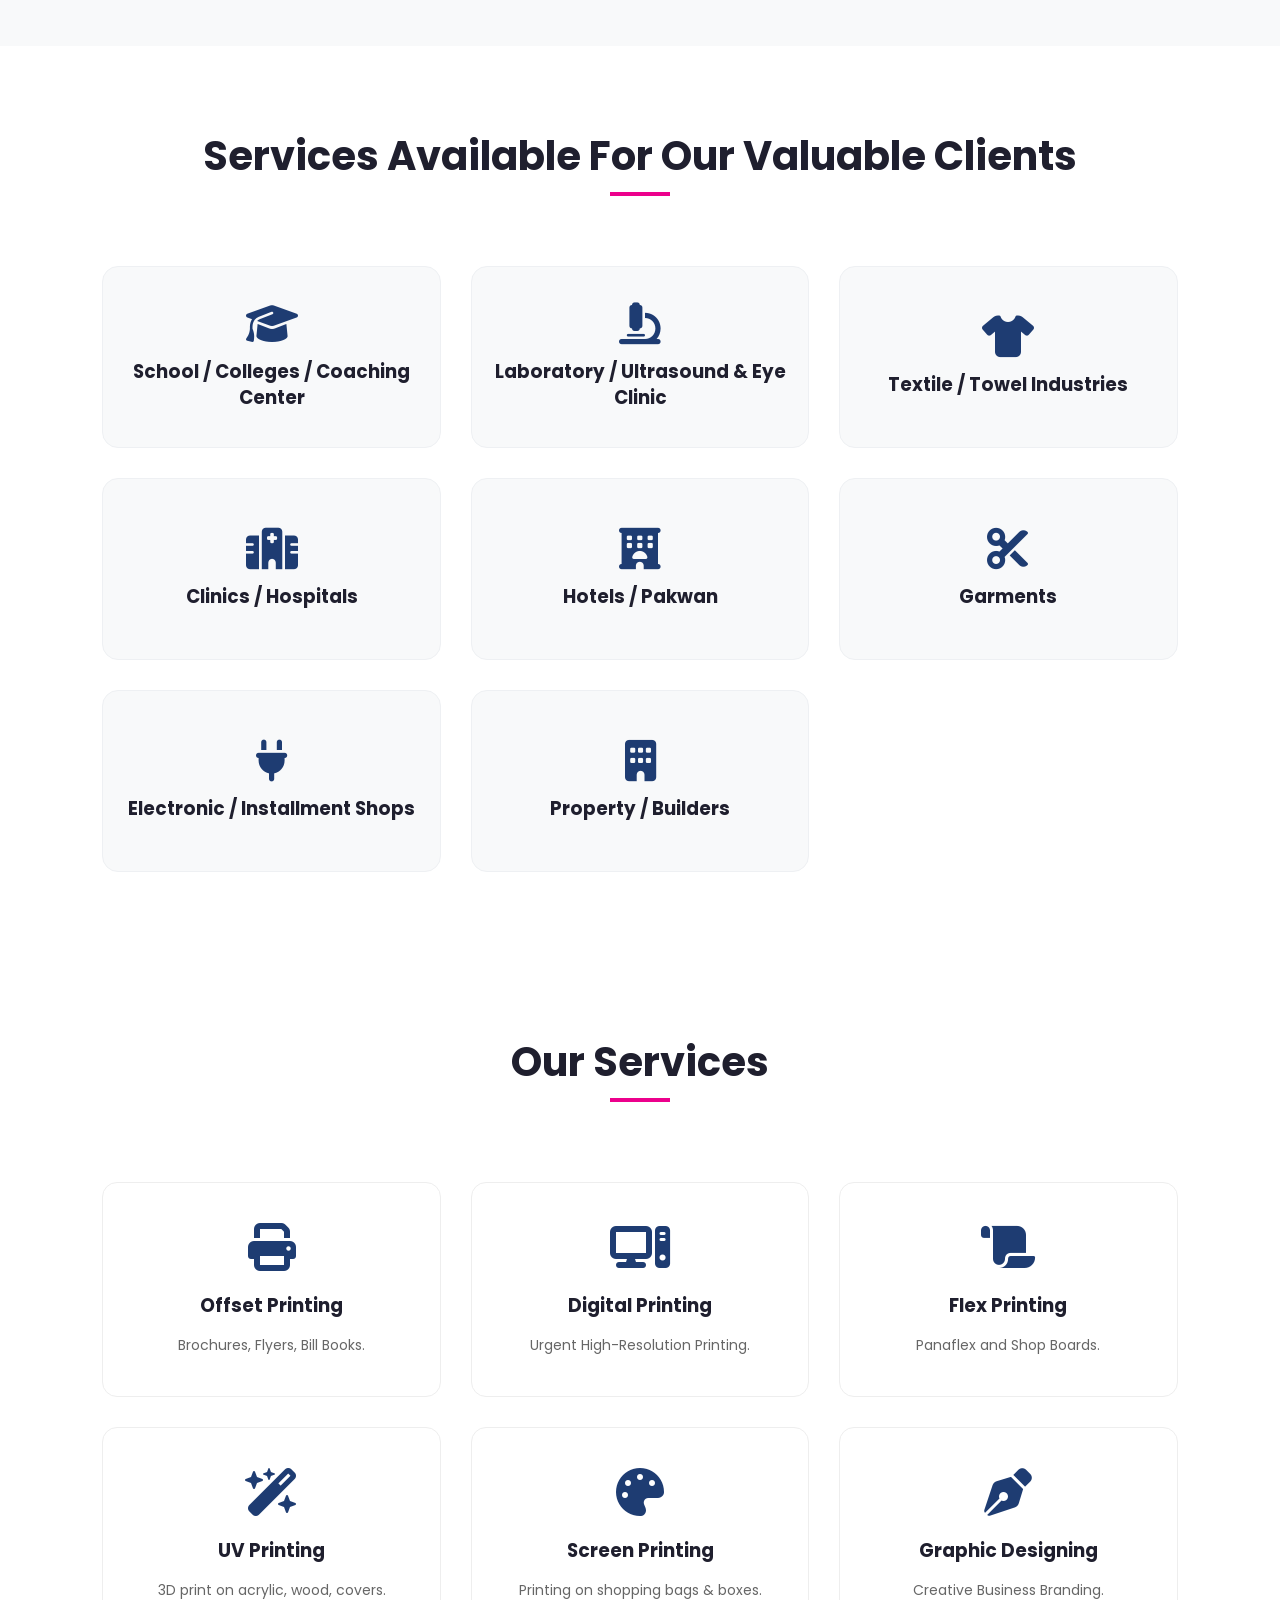
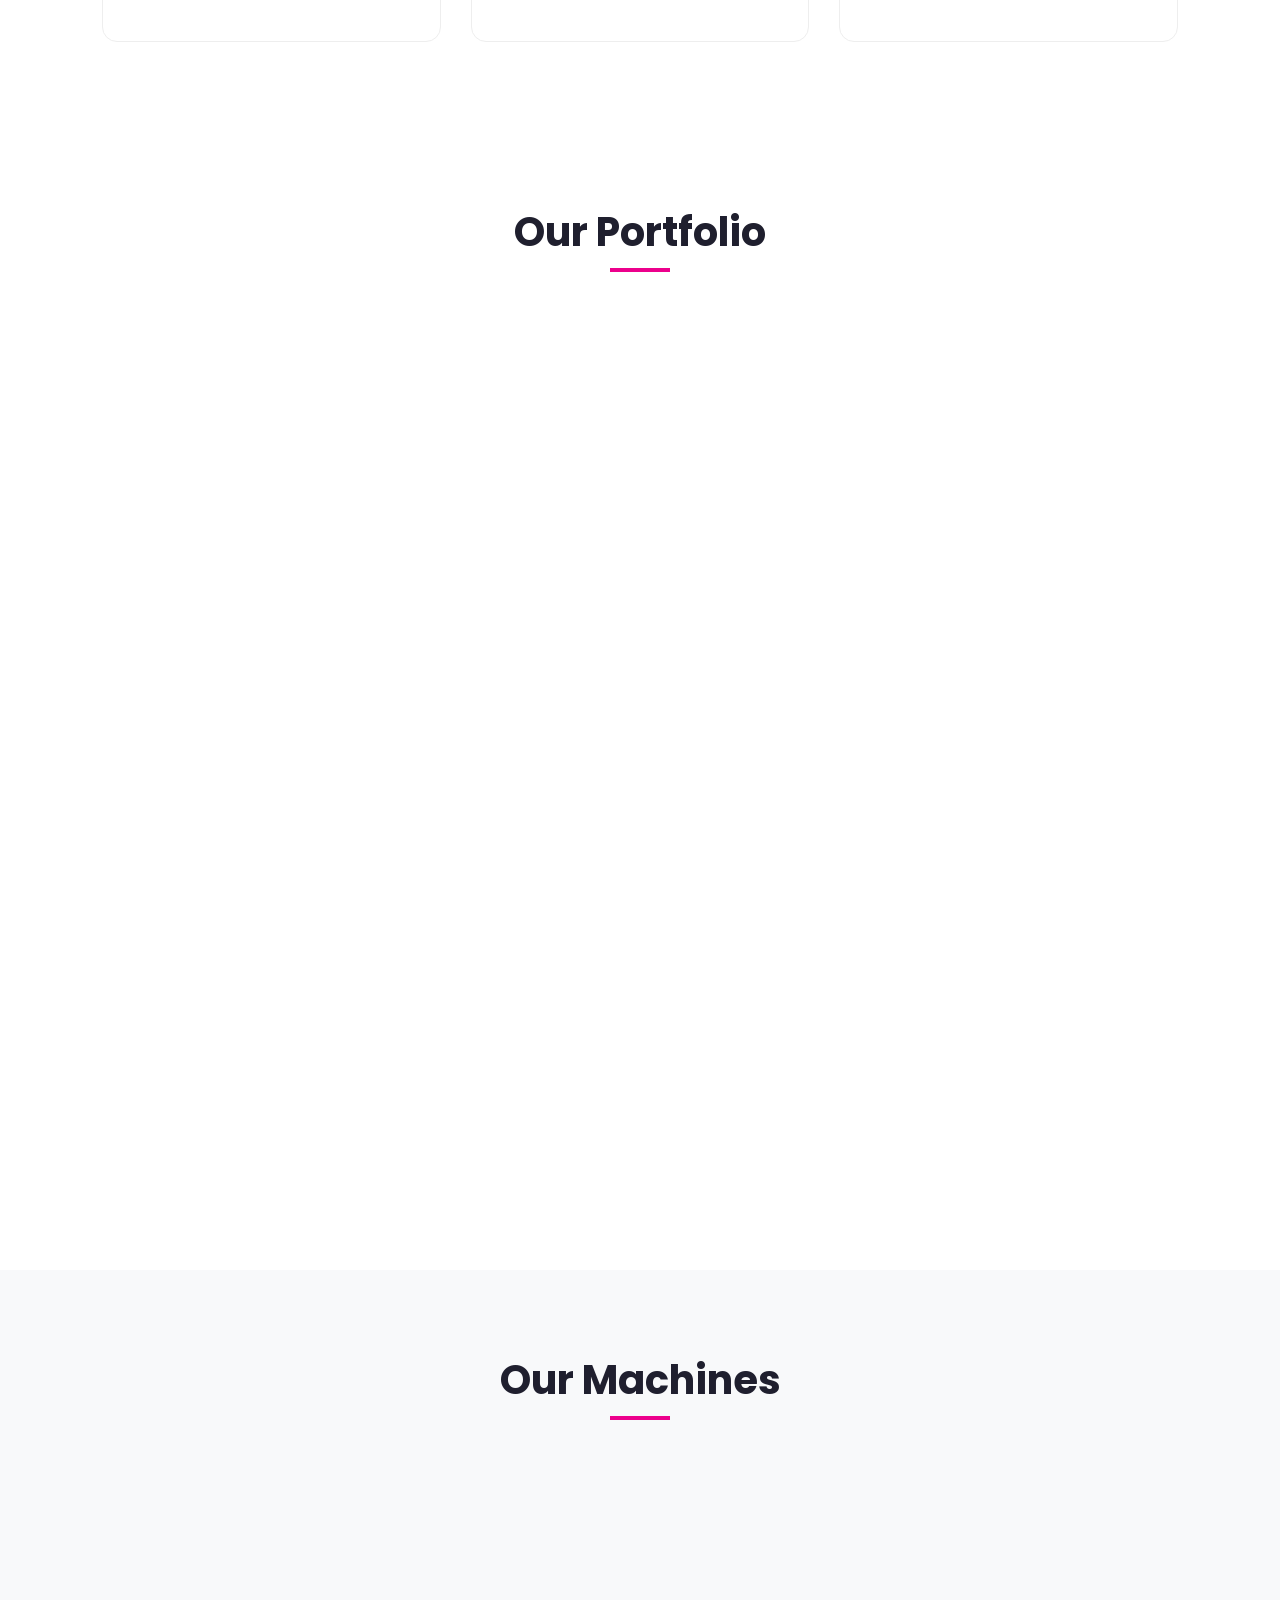
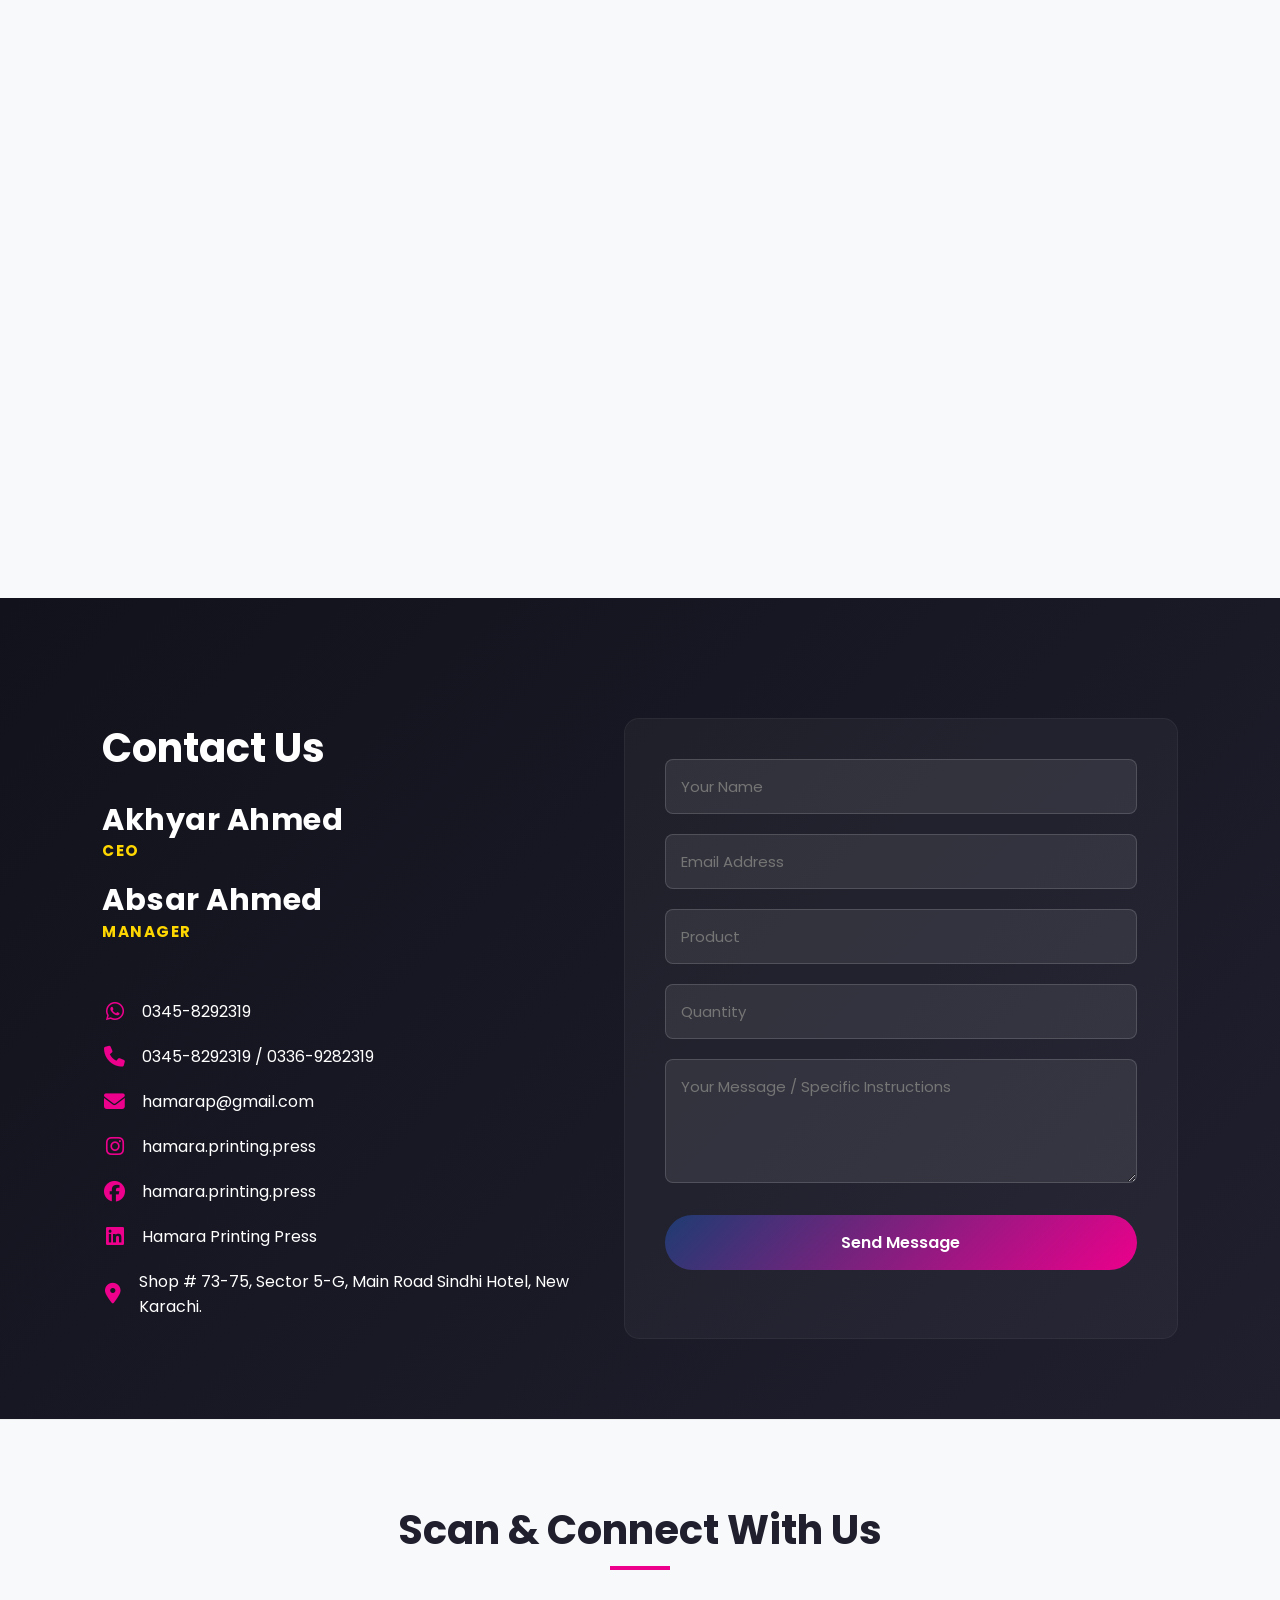
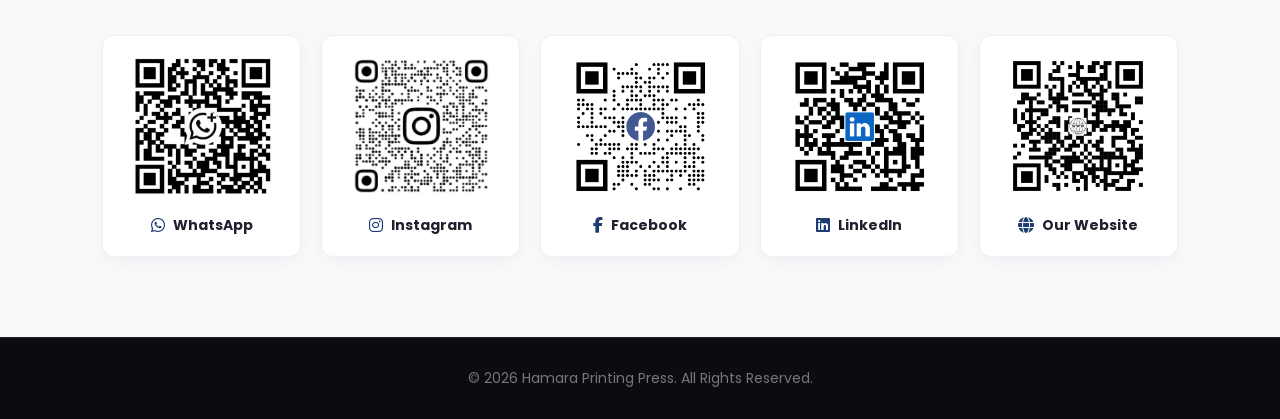
==== commit 73e4be21: "Add files via upload" ====
--- a/index.html
+++ b/index.html
@@ -407,7 +407,7 @@
             <h3>Since 1988</h3>
             <p>Premium quality printing solutions, innovative technology, and exceptional customer service.</p>
             <div class="hero-btns">
-                <a href="#contact" class="btn-main">Get Free Quote</a>
+                <a href="#contact" class="btn-main">Contact Us</a>
                 <a href="#services" class="btn-sub">Explore Services</a>
             </div>
         </div>
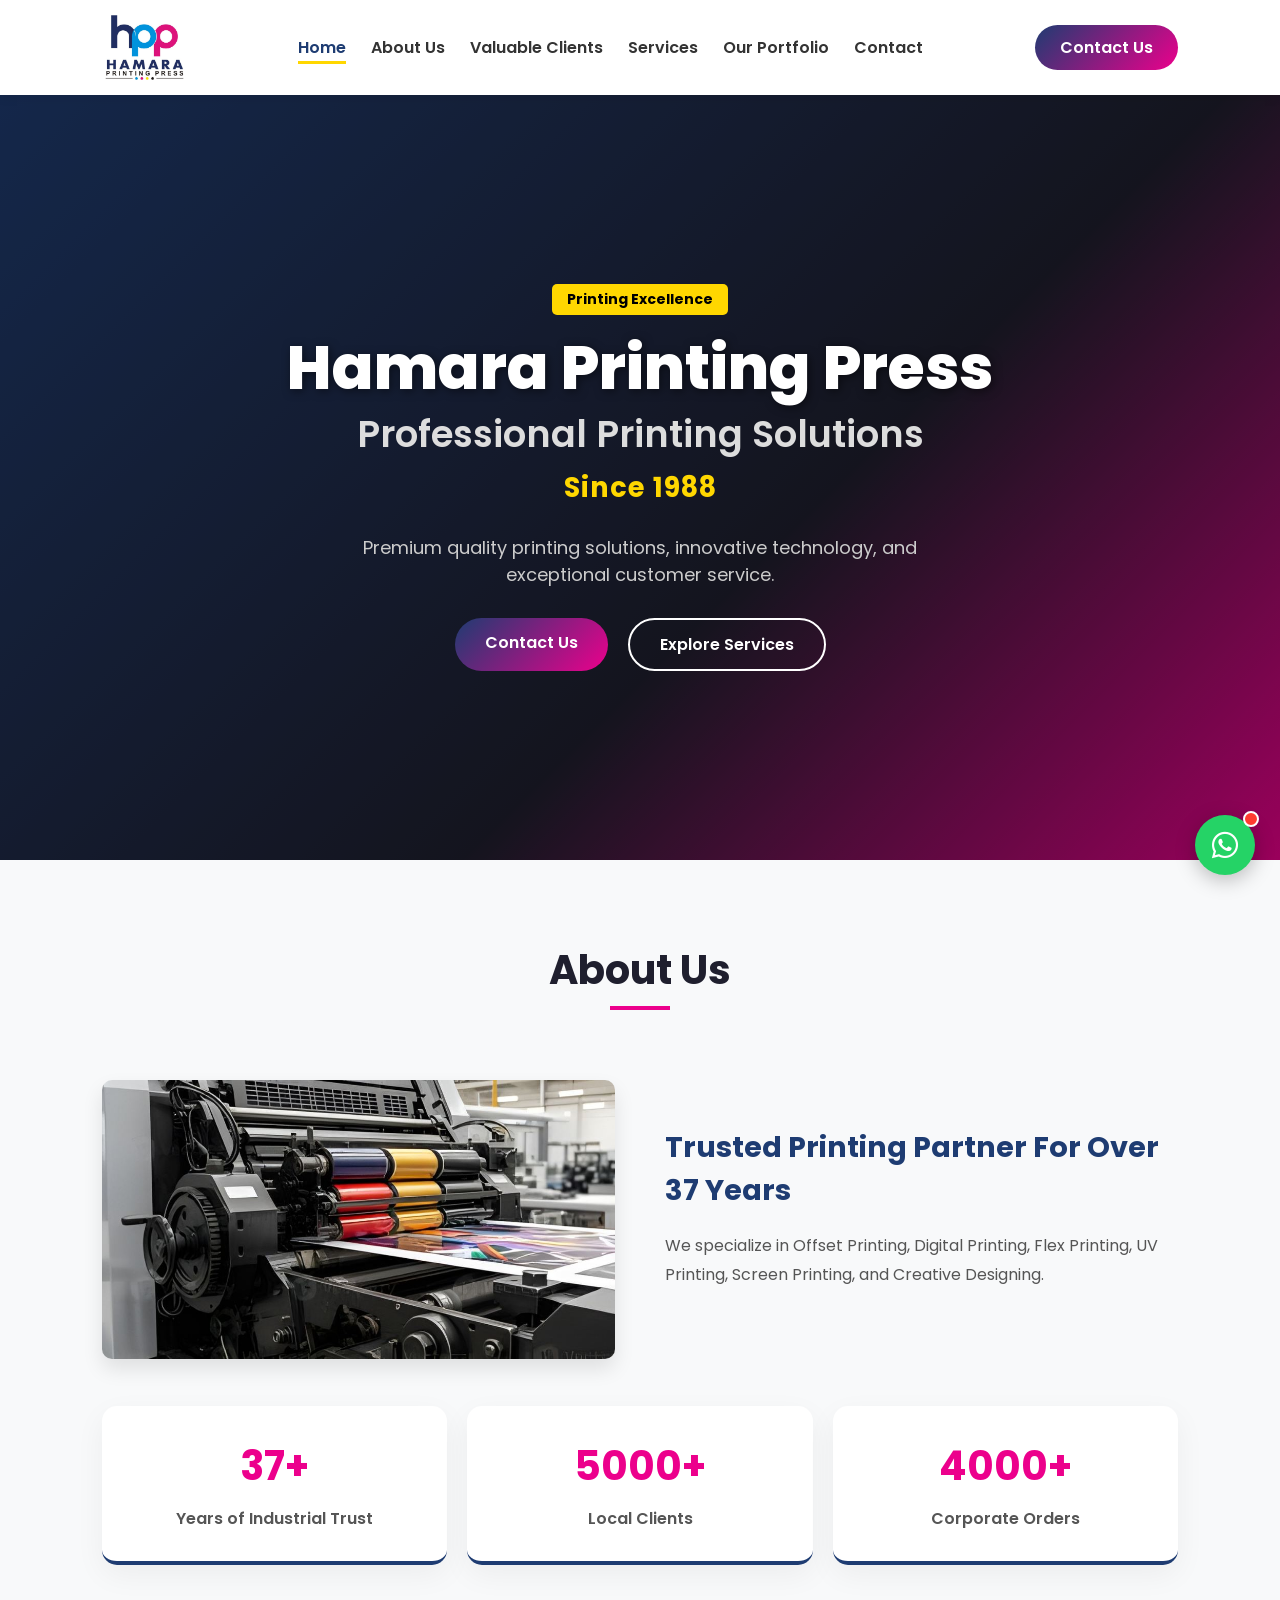
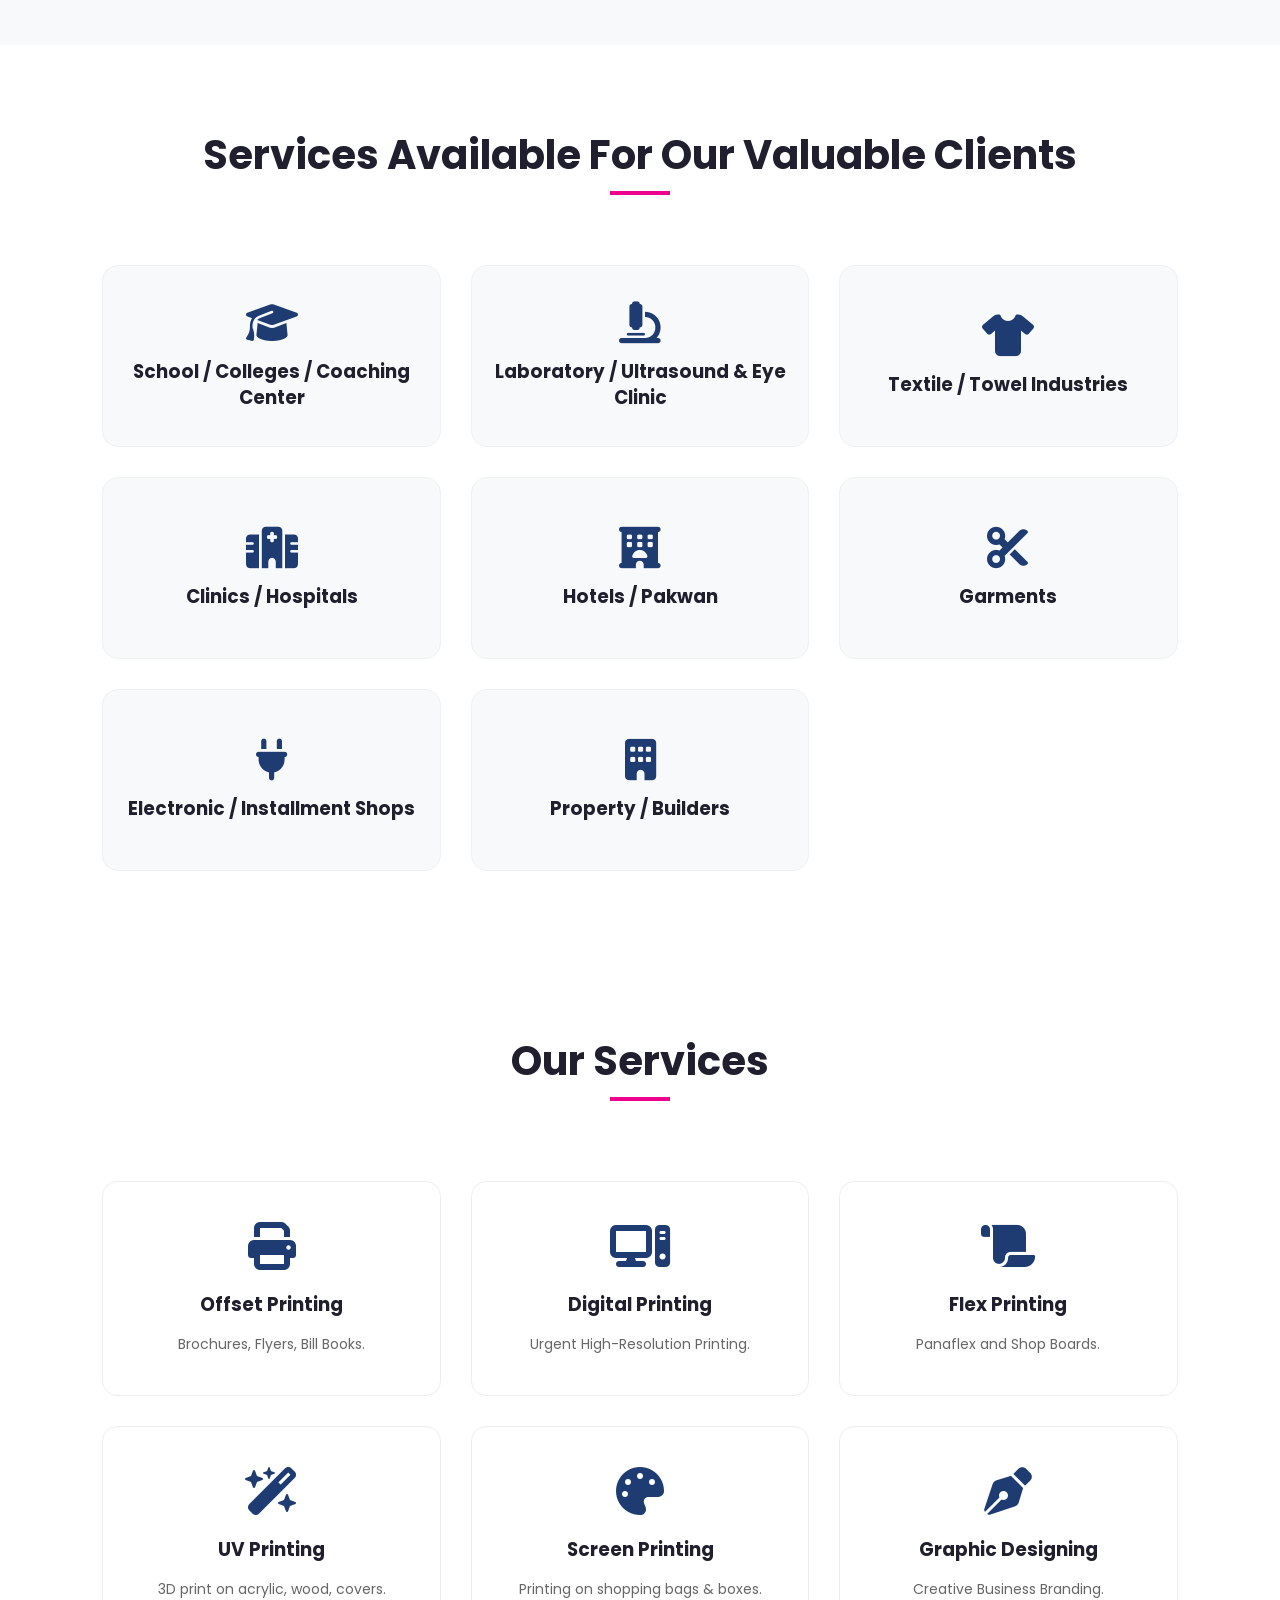
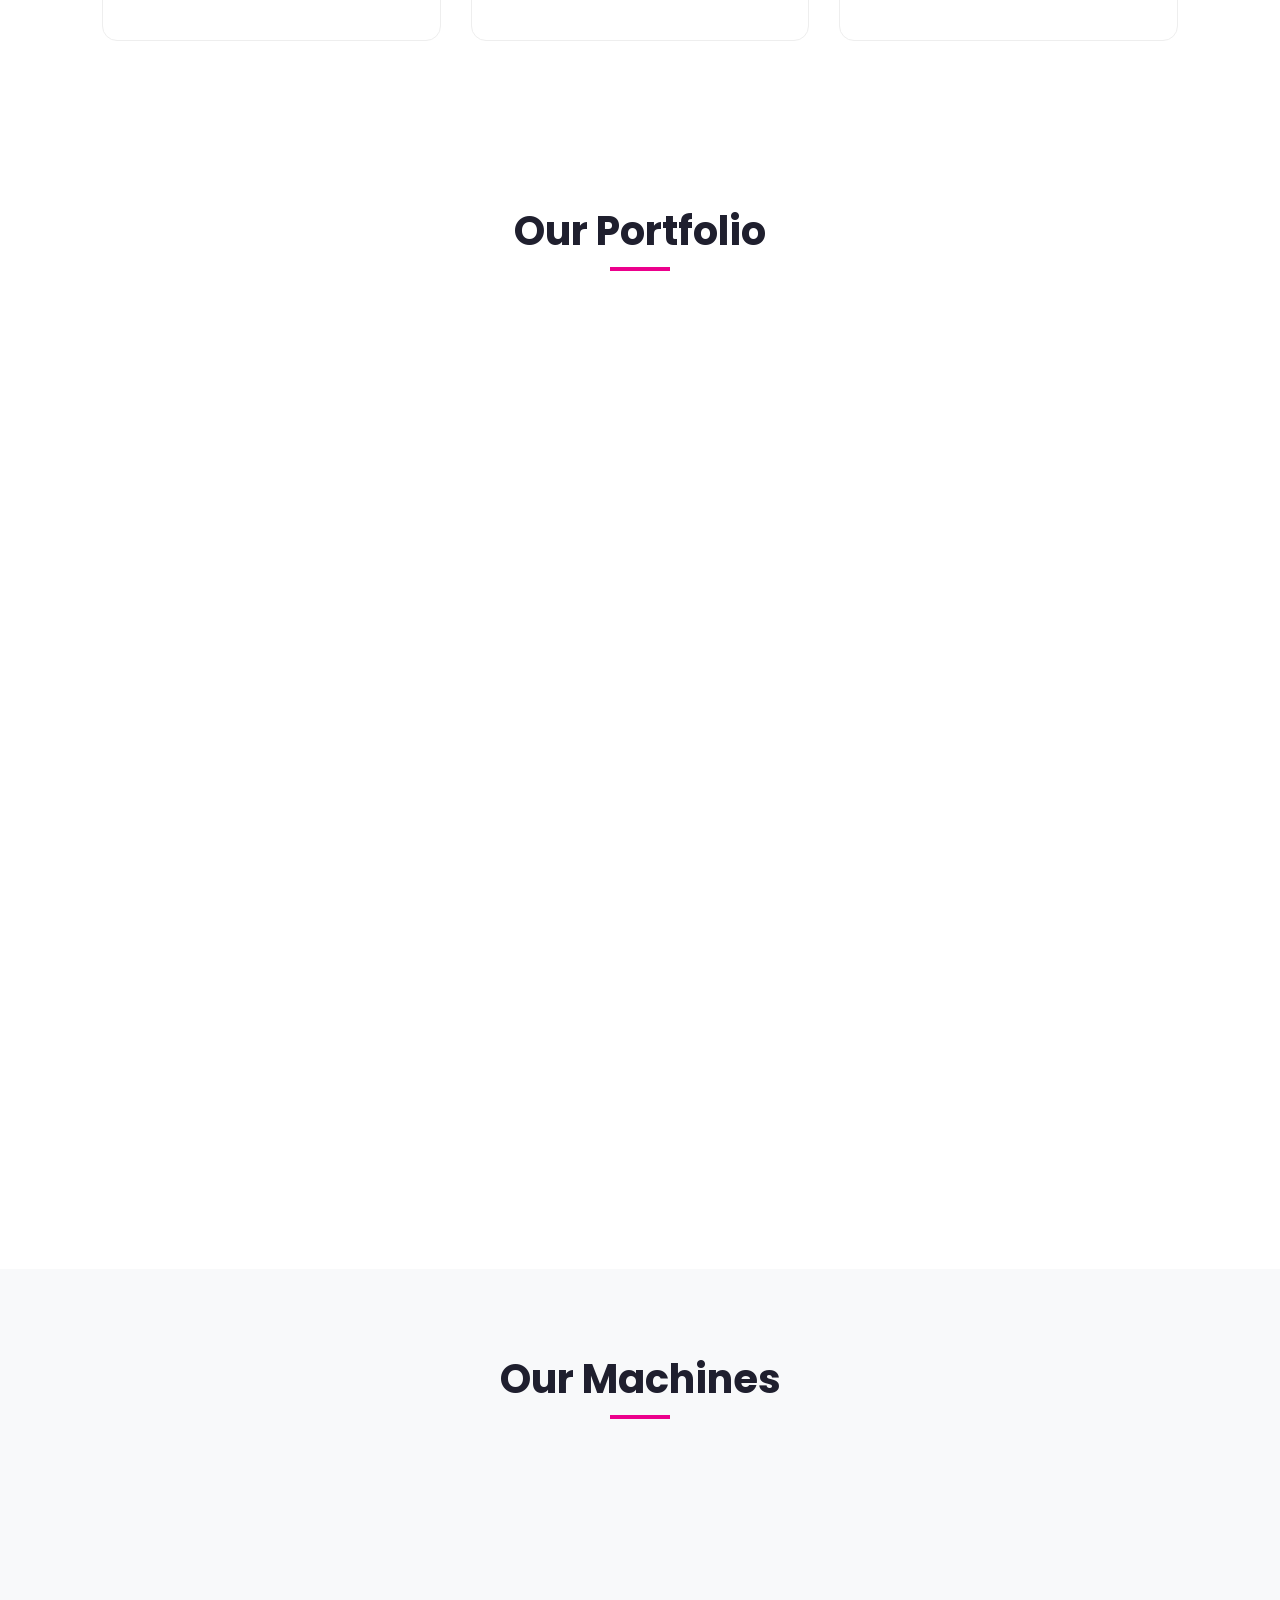
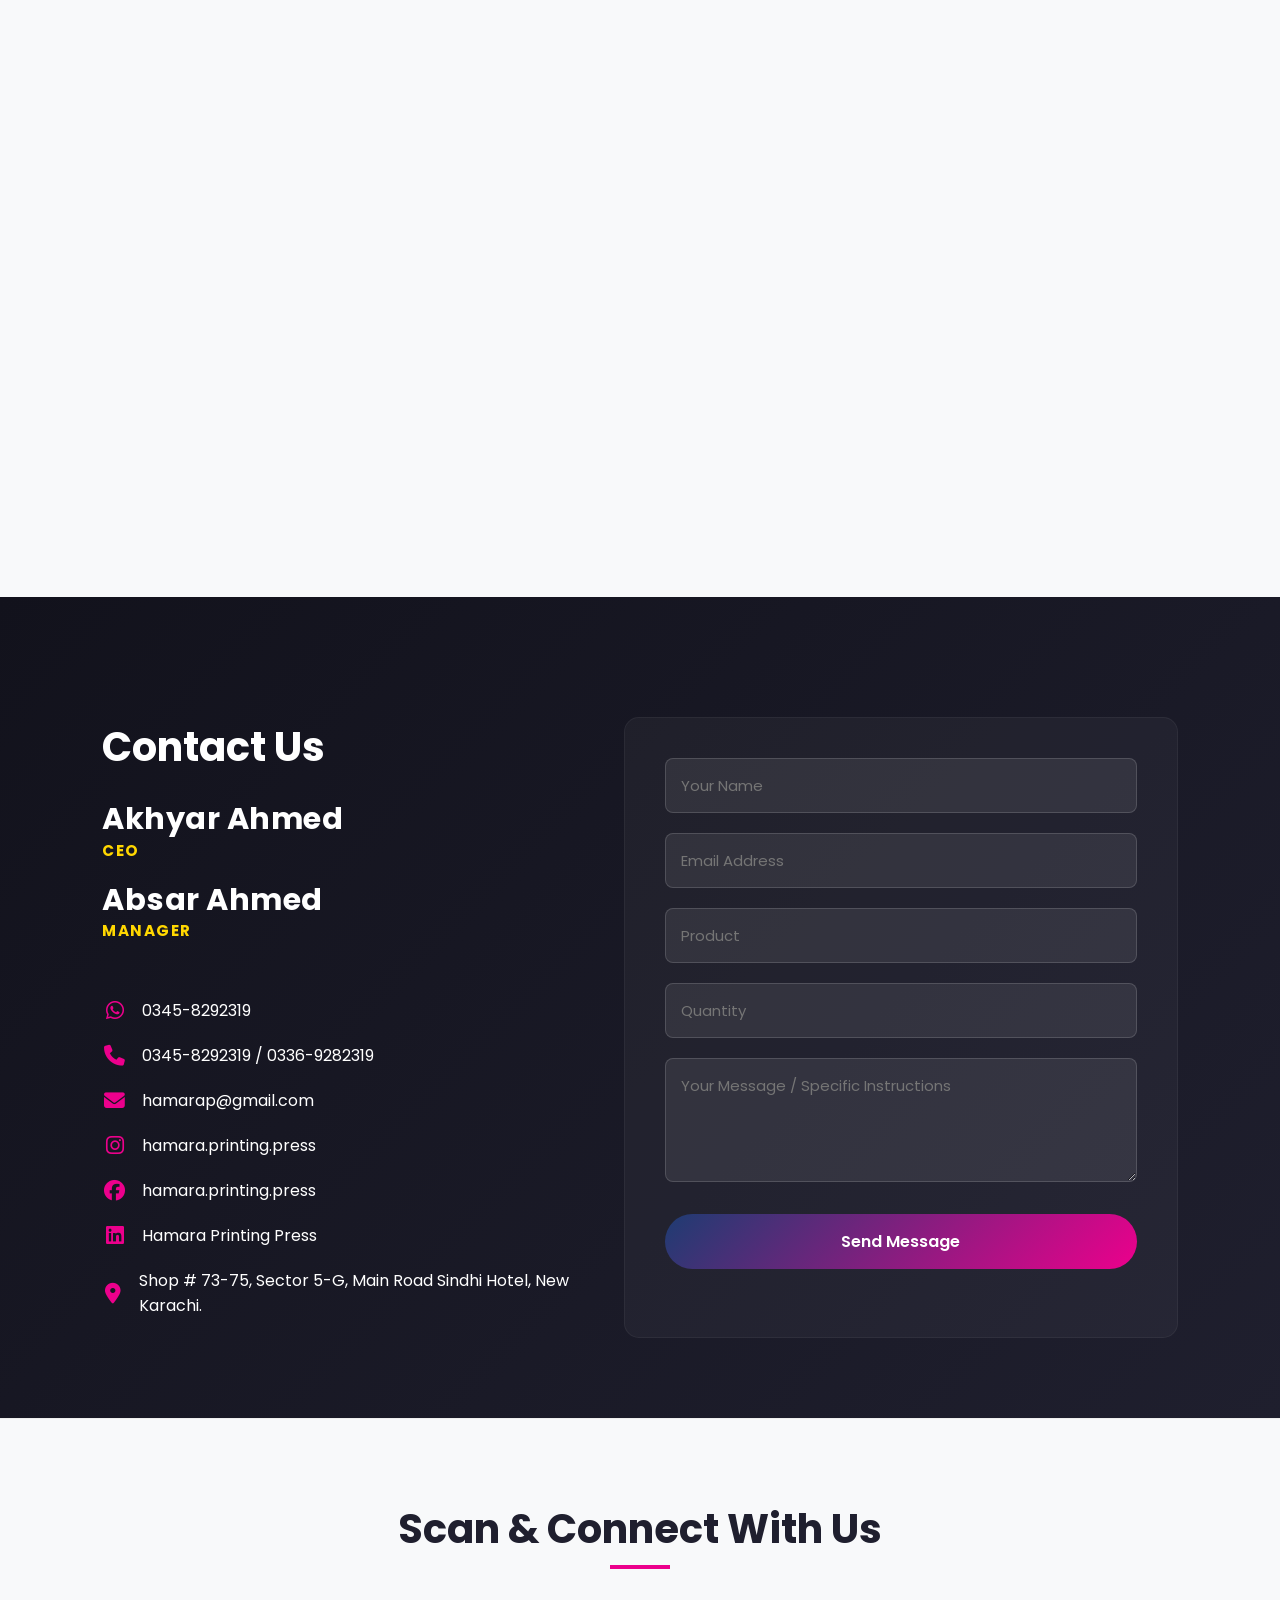
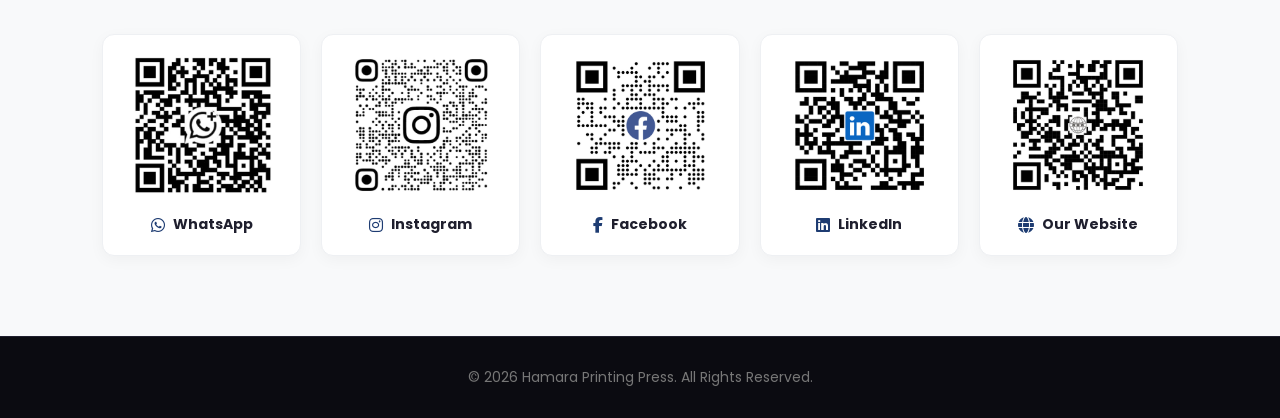
==== commit f6b2b259: "Add files via upload" ====
--- a/index.html
+++ b/index.html
@@ -625,13 +625,14 @@
             </div>
             
             <div class="contact-form" data-aos="fade-left">
-                <form action="https://formspree.io/f/mojzvogo" method="POST">
+                <form id="contactForm" action="https://formspree.io/f/mojzvogo" method="POST">
                     <div class="form-group"><input type="text" name="Name" placeholder="Your Name" required></div>
                     <div class="form-group"><input type="email" name="Email" placeholder="Email Address" required></div>
                     <div class="form-group"><input type="text" name="Product" placeholder="Product" required></div>
                     <div class="form-group"><input type="text" name="Quantity" placeholder="Quantity" required></div>
                     <div class="form-group"><textarea name="Message" rows="4" placeholder="Your Message / Specific Instructions" required></textarea></div>
-                    <button type="submit" class="btn-submit">Send Message</button>
+                    <button type="submit" class="btn-submit" id="submitBtn">Send Message</button>
+                    <p id="formStatus" style="display:none; text-align:center; font-weight:600; margin-top:5px;"></p>
                 </form>
             </div>
         </div>
@@ -744,6 +745,48 @@
             });
         });
 
+        // Contact Form - Submit via AJAX so page doesn't reload, show confirmation, clear fields
+        const contactForm = document.getElementById('contactForm');
+        const submitBtn = document.getElementById('submitBtn');
+        const formStatus = document.getElementById('formStatus');
+
+        contactForm.addEventListener('submit', function(e) {
+            e.preventDefault();
+
+            submitBtn.disabled = true;
+            submitBtn.textContent = 'Sending...';
+
+            const formData = new FormData(contactForm);
+
+            fetch(contactForm.action, {
+                method: 'POST',
+                body: formData,
+                headers: { 'Accept': 'application/json' }
+            })
+            .then(response => {
+                if (response.ok) {
+                    formStatus.style.display = 'block';
+                    formStatus.style.color = '#4ade80';
+                    formStatus.textContent = '✅ Message Sent! We will contact you soon.';
+                    contactForm.reset();
+                } else {
+                    formStatus.style.display = 'block';
+                    formStatus.style.color = '#ff6b6b';
+                    formStatus.textContent = '❌ Something went wrong. Please try again or contact us on WhatsApp.';
+                }
+            })
+            .catch(() => {
+                formStatus.style.display = 'block';
+                formStatus.style.color = '#ff6b6b';
+                formStatus.textContent = '❌ Something went wrong. Please try again or contact us on WhatsApp.';
+            })
+            .finally(() => {
+                submitBtn.disabled = false;
+                submitBtn.textContent = 'Send Message';
+                setTimeout(() => { formStatus.style.display = 'none'; }, 6000);
+            });
+        });
+
         // WhatsApp Chat Widget Toggle
         const waLauncher = document.getElementById('waLauncher');
         const waChatBox = document.getElementById('waChatBox');
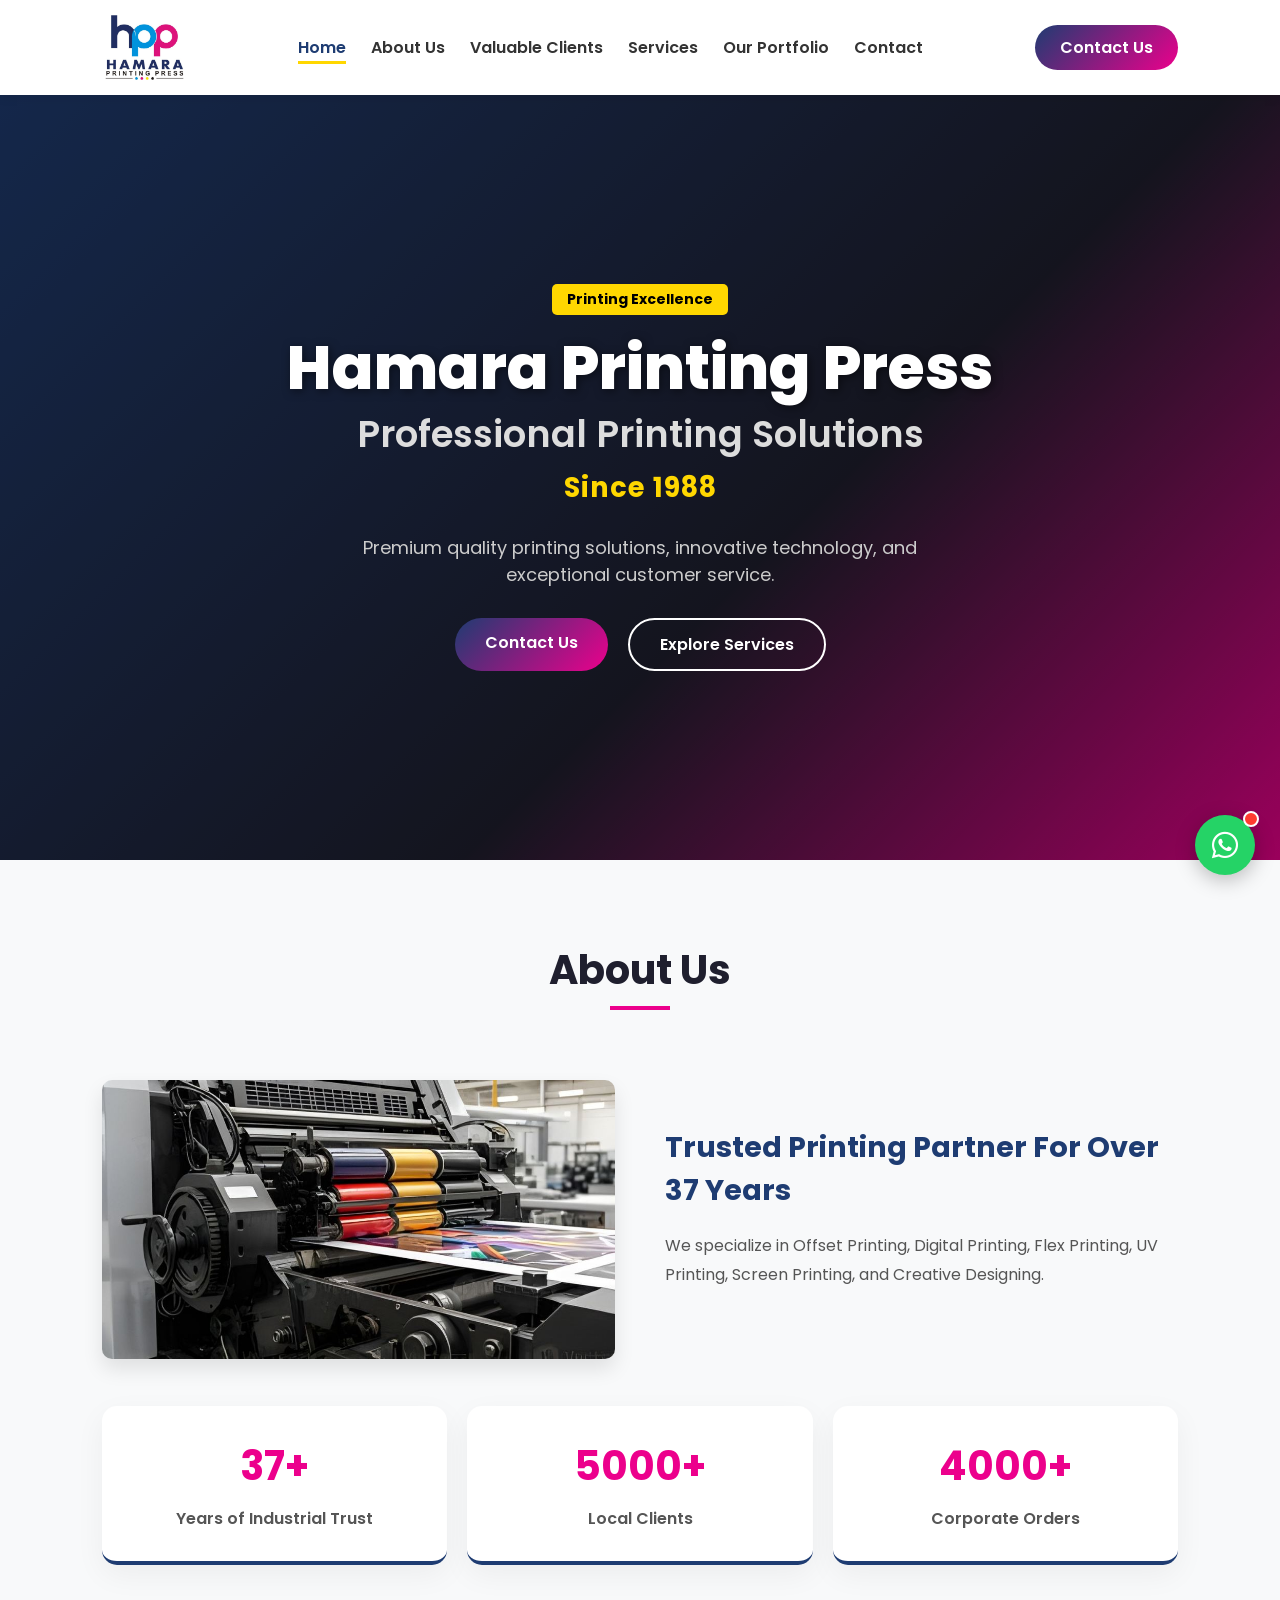
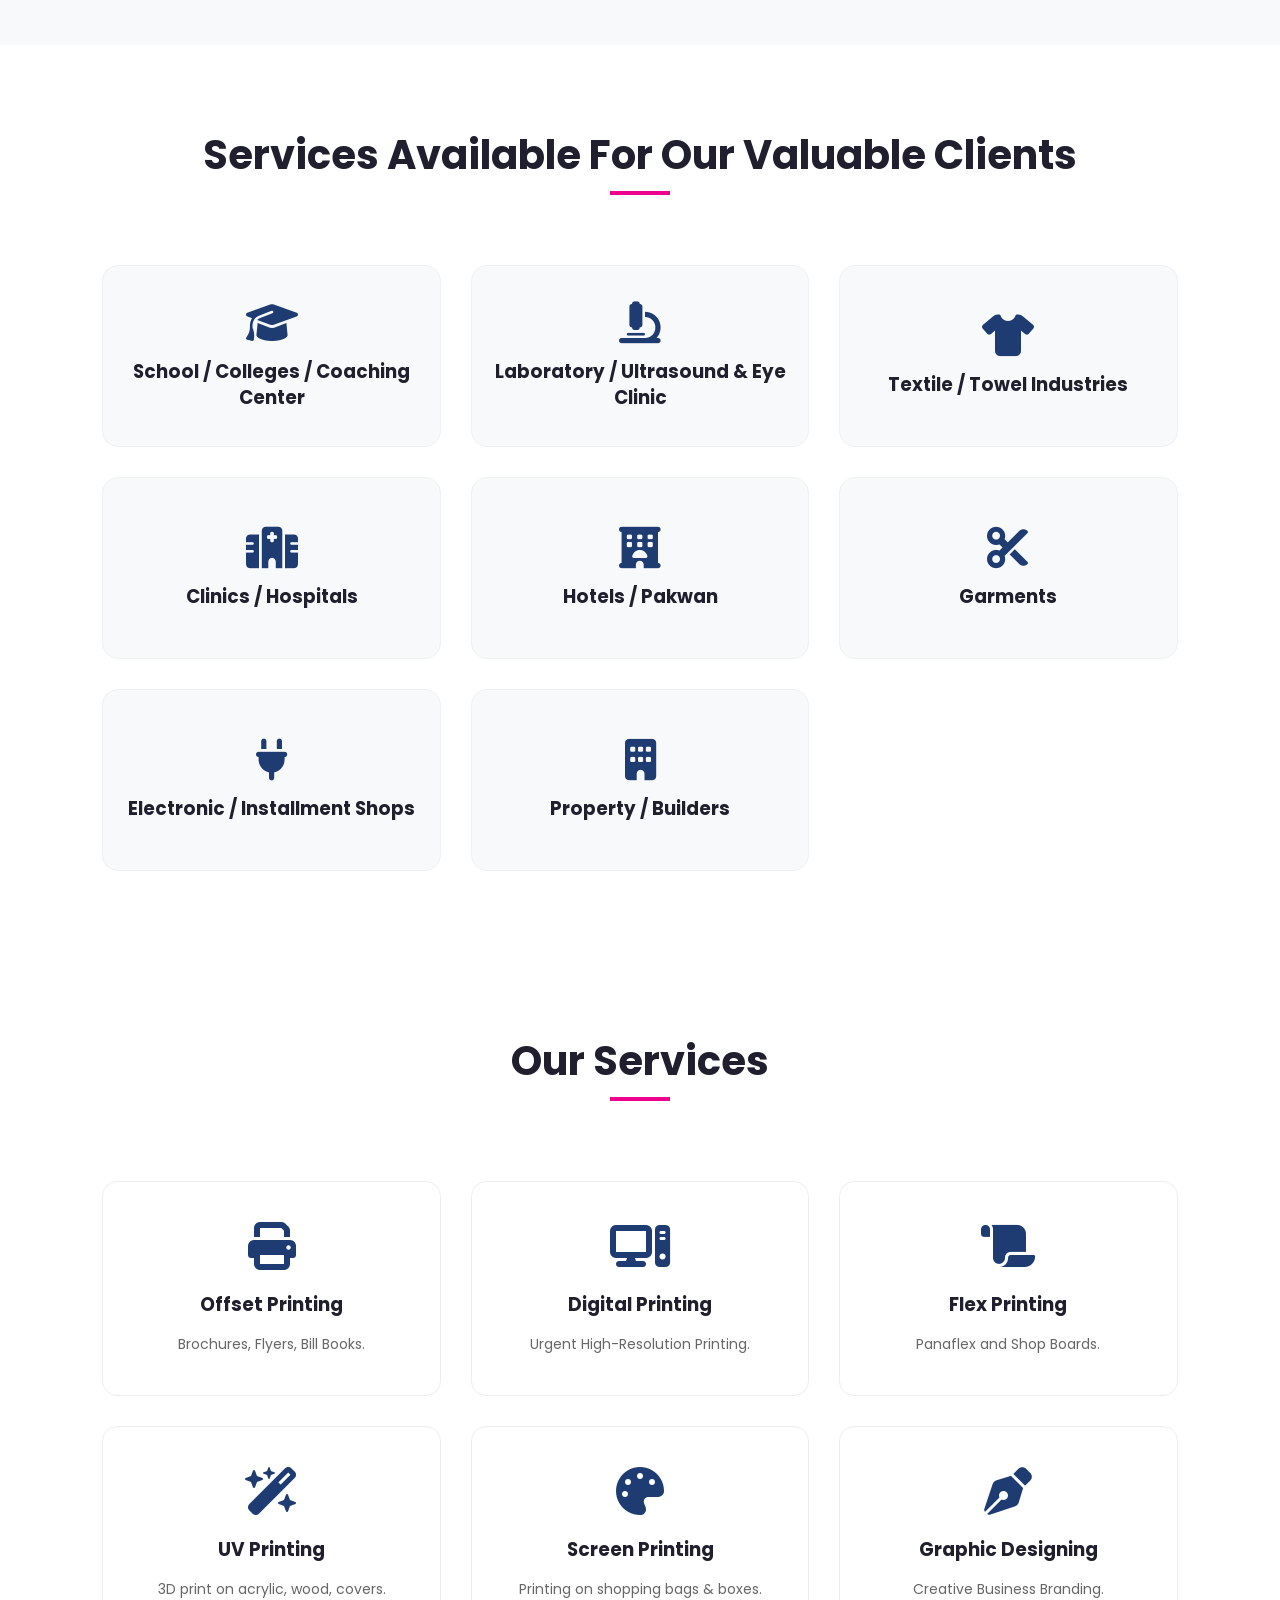
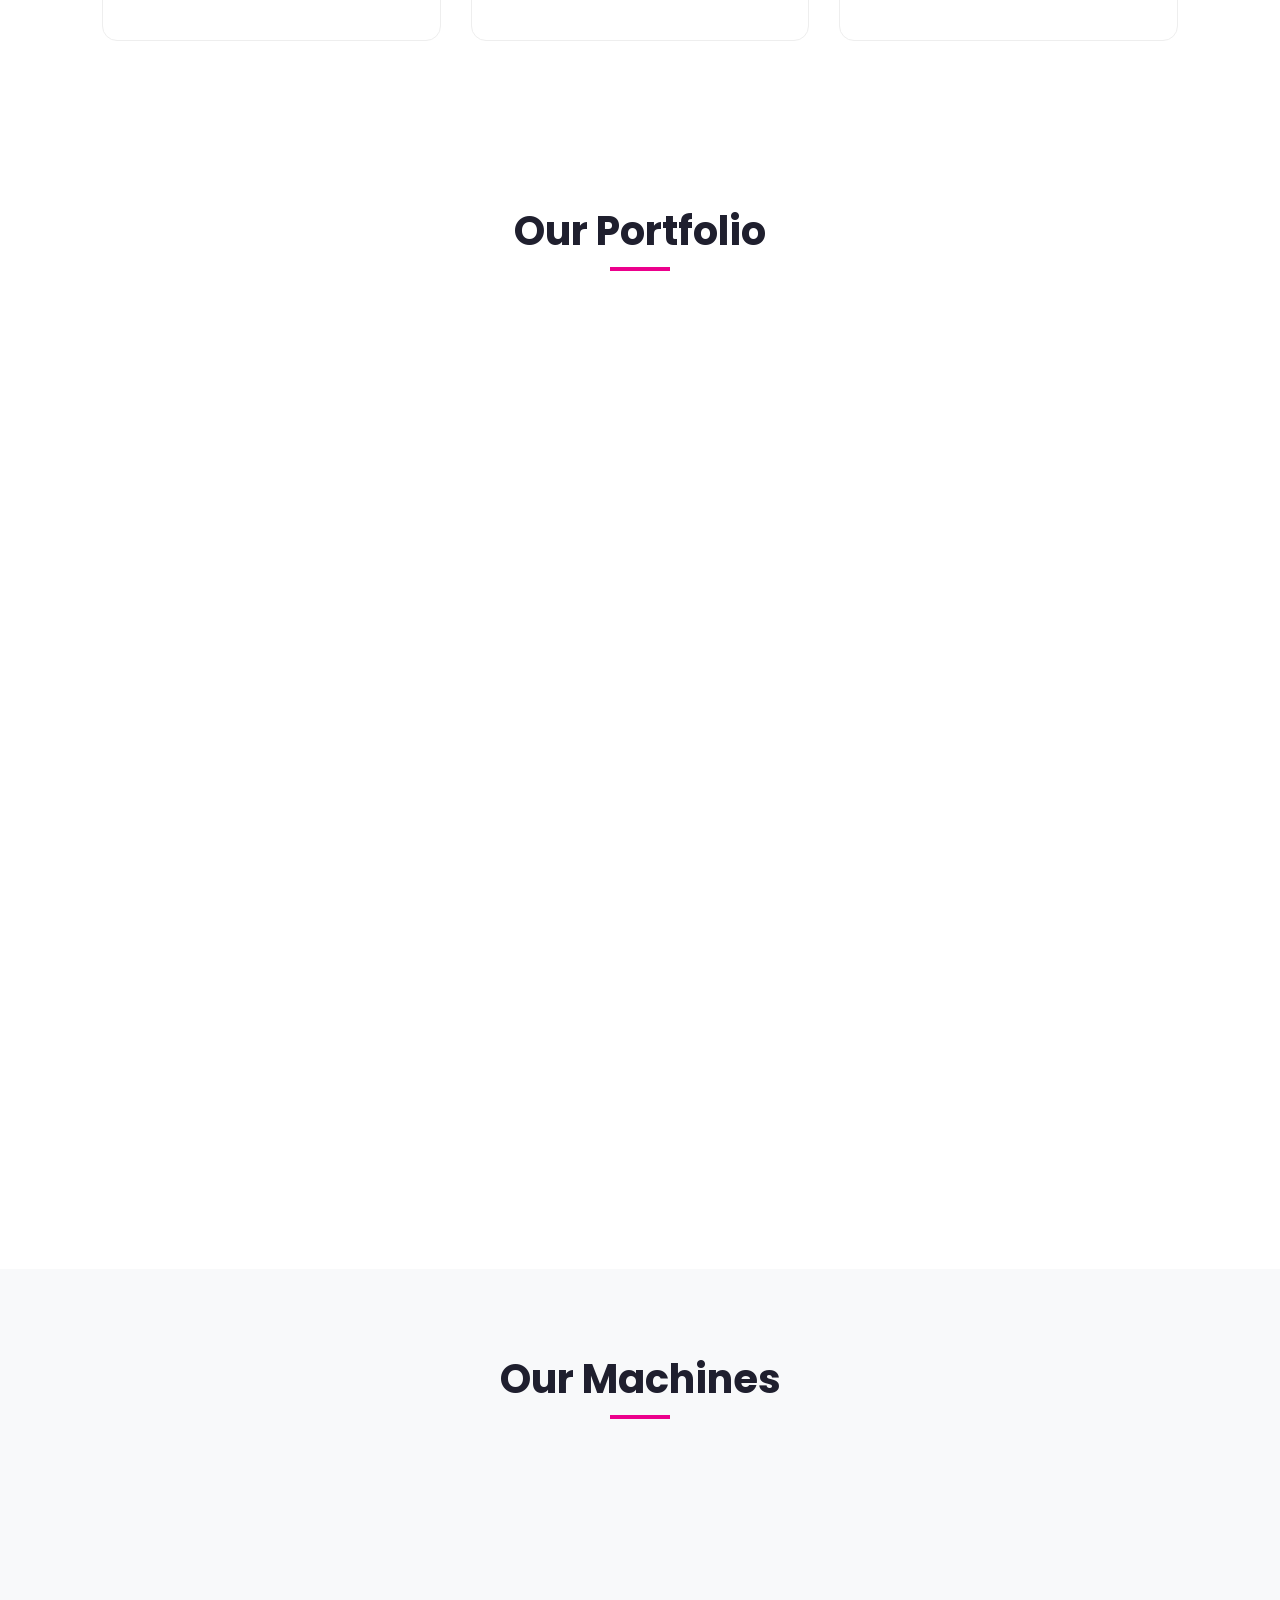
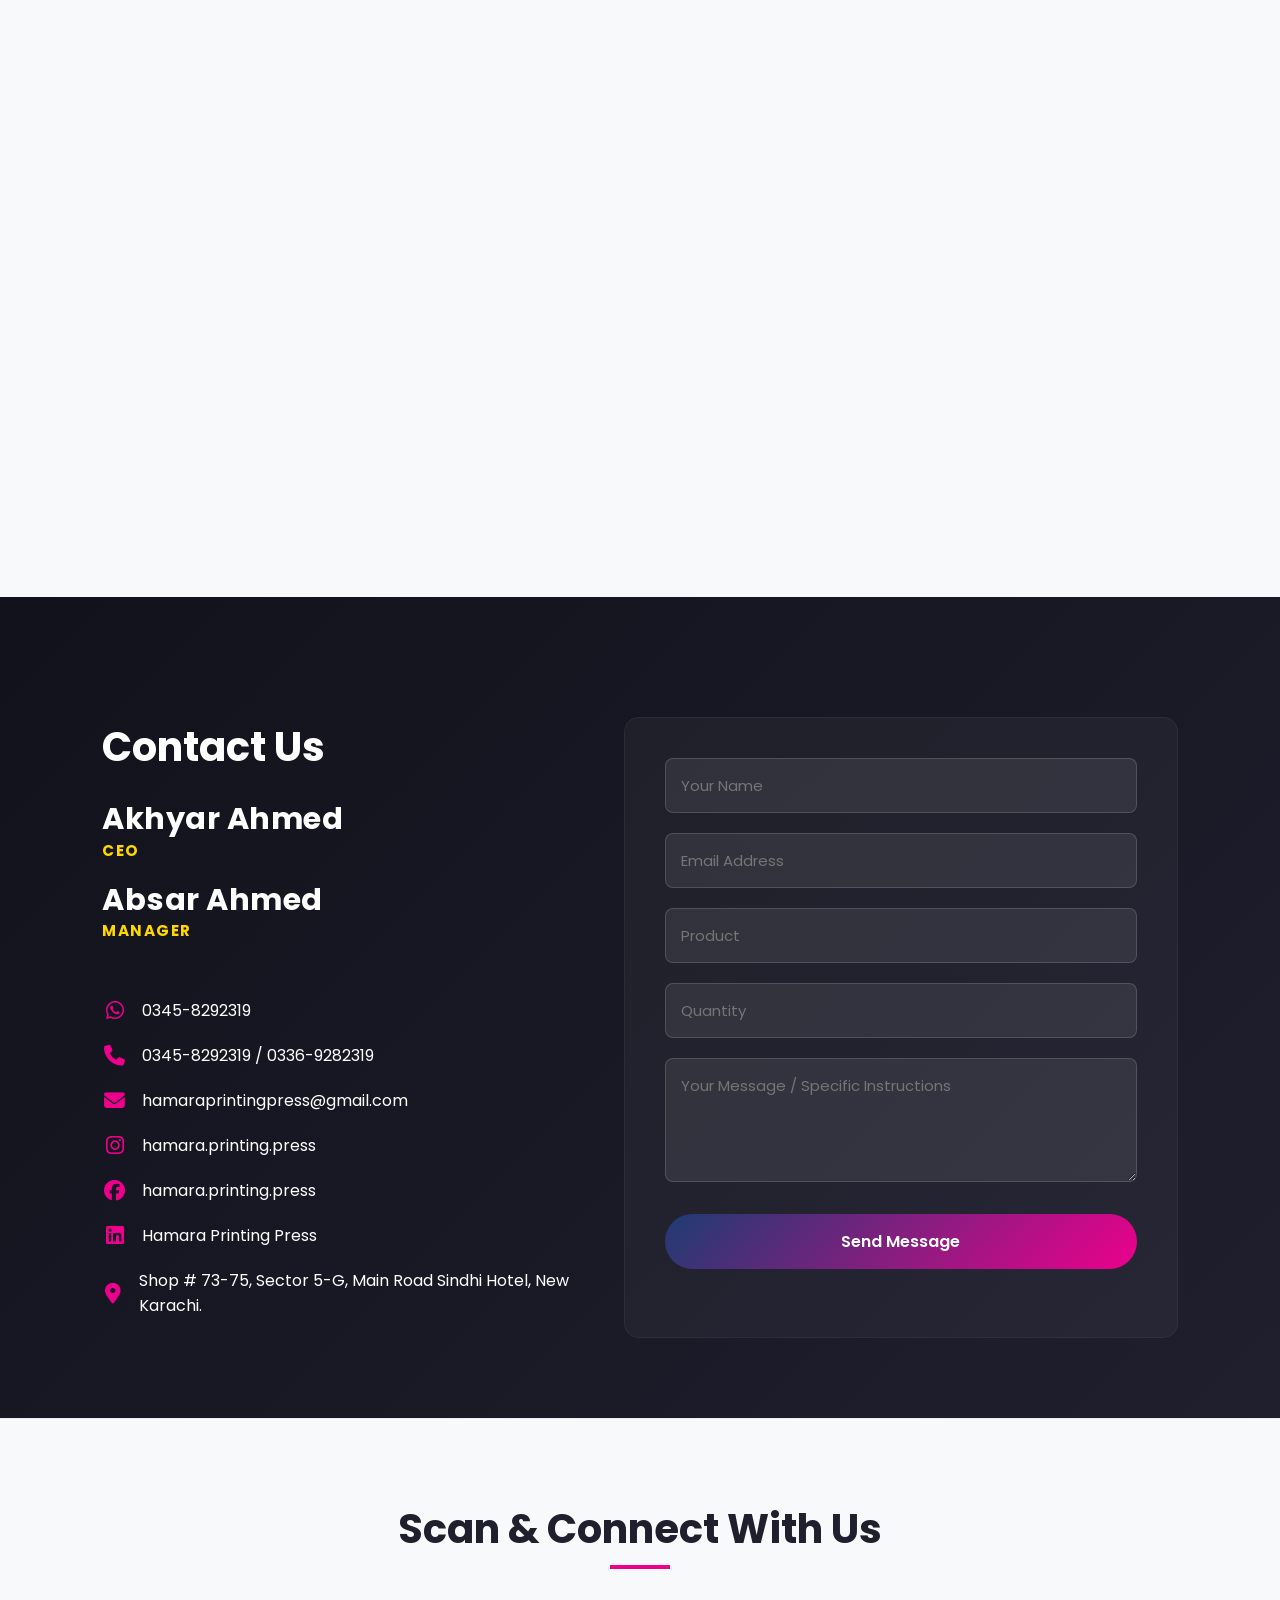
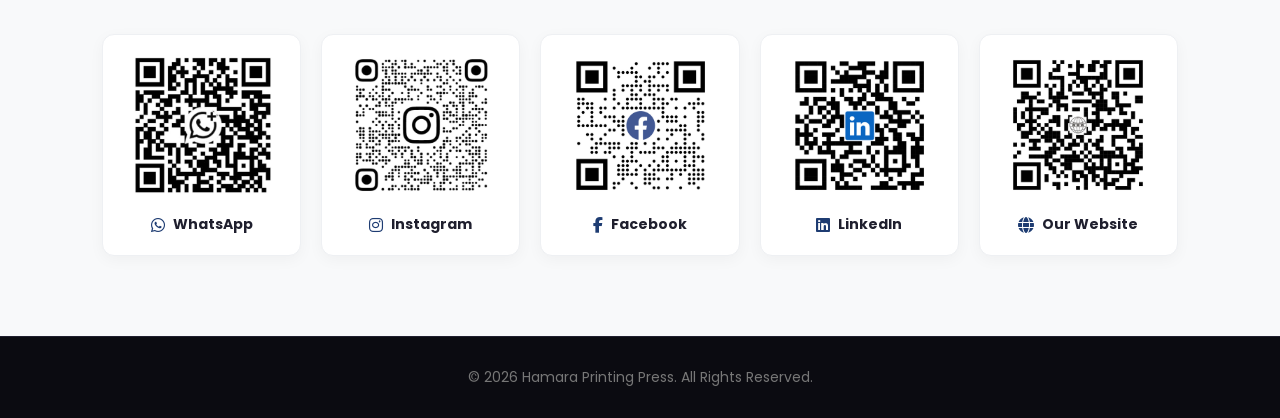
==== commit ce2435bb: "Update index.html" ====
--- a/index.html
+++ b/index.html
@@ -616,7 +616,7 @@
                 <div class="contact-details">
                     <div class="contact-item"><i class="fa-brands fa-whatsapp"></i><span><a href="https://wa.me/923458292319" target="_blank">0345-8292319</a></span></div>
                     <div class="contact-item"><i class="fa-solid fa-phone"></i><span>0345-8292319 / 0336-9282319</span></div>
-                    <div class="contact-item"><i class="fa-solid fa-envelope"></i><span><a href="mailto:hamarap@gmail.com">hamarap@gmail.com</a></span></div>
+                    <div class="contact-item"><i class="fa-solid fa-envelope"></i><span><a href="mailto:hamaraprintingpress@gmail.com">hamaraprintingpress@gmail.com</a></span></div>
                     <div class="contact-item"><i class="fa-brands fa-instagram"></i><span><a href="https://instagram.com/hamara.printing.press" target="_blank">hamara.printing.press</a></span></div>
                     <div class="contact-item"><i class="fa-brands fa-facebook"></i><span><a href="https://www.facebook.com/profile.php?id=100004070285245" target="_blank">hamara.printing.press</a></span></div>
                     <div class="contact-item"><i class="fa-brands fa-linkedin"></i><span><a href="https://www.linkedin.com/in/hamara-printing-press-687615414" target="_blank">Hamara Printing Press</a></span></div>
@@ -803,4 +803,4 @@
         });
     </script>
 </body>
-</html>+</html>
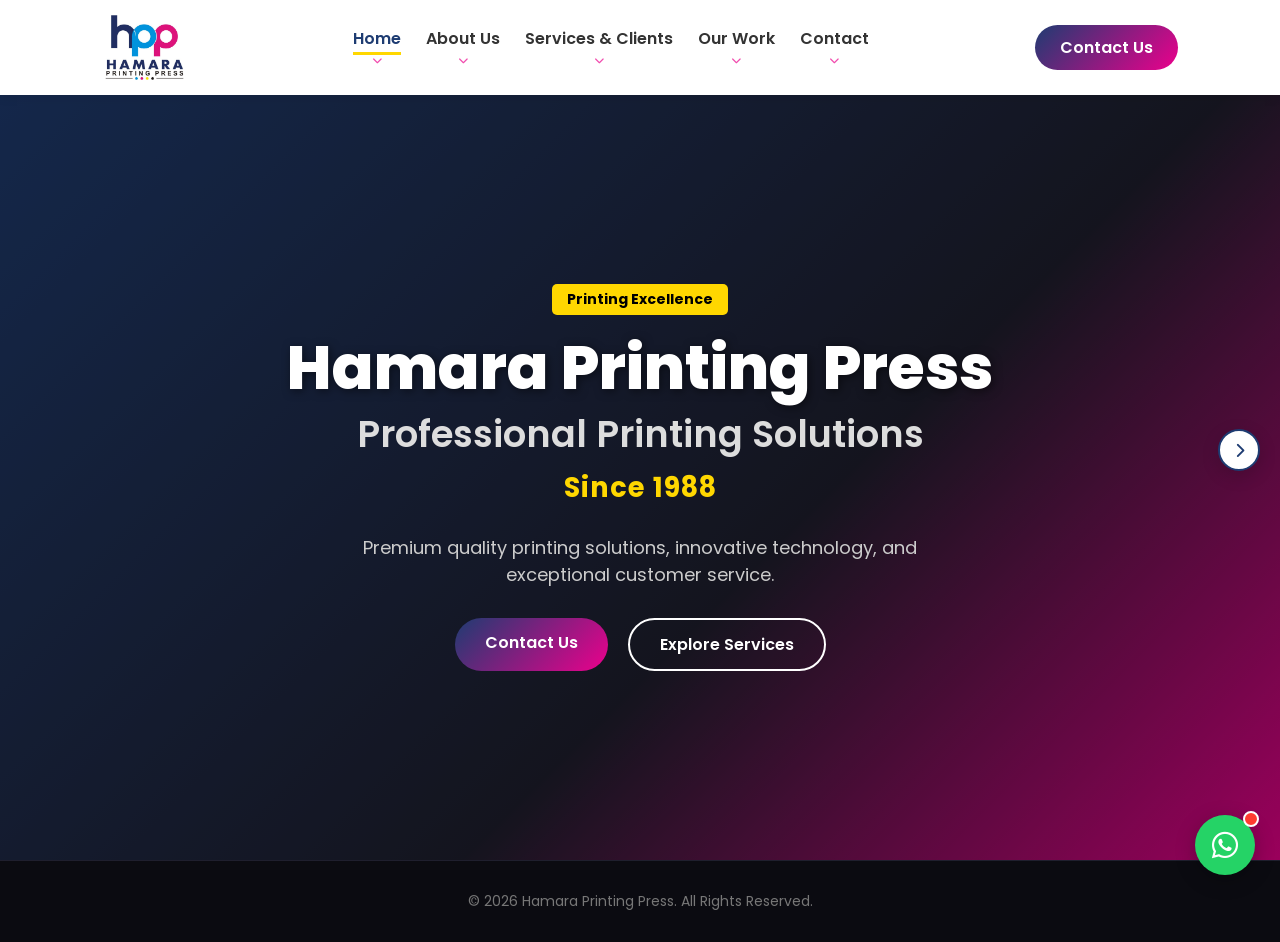
==== commit d473c11b: "Add files via upload" ====
--- a/index.html
+++ b/index.html
@@ -3,12 +3,13 @@
 <head>
     <meta charset="UTF-8">
     <meta name="viewport" content="width=device-width, initial-scale=1.0, maximum-scale=1.0, user-scalable=no">
-    <title>Hamara Printing Press</title>
+    <title>Hamara Printing Press - Professional Printing Solutions Since 1988</title>
+    <meta name="google-site-verification" content="ykY_qzPJEd5aUy0fQoRdK7cC23AP3ontXEPXne41gss">
     <meta name="description" content="Hamara Printing Press - Karachi mein 1988 se trusted printing services. Visiting cards, banners, panaflex, flyers, wedding cards aur har qism ki offset, digital, UV aur screen printing. Abhi WhatsApp par order karein!">
     <meta name="keywords" content="printing press karachi, visiting cards printing, banner printing, panaflex printing, flyers printing, wedding cards printing, offset printing karachi, digital printing karachi">
     <meta name="author" content="Hamara Printing Press">
     <meta property="og:title" content="Hamara Printing Press - Professional Printing Solutions Since 1988">
-    <meta property="og:description" content="Karachi mein 1988 se trusted printing partner. Visiting cards, banners, panaflex, flyers, wedding cards aur har qism ki printing services.">
+    <meta property="og:description" content="Hamara Printing Press - Karachi mein 1988 se trusted printing services. Visiting cards, banners, panaflex, flyers, wedding cards aur har qism ki offset, digital, UV aur screen printing. Abhi WhatsApp par order karein!">
     <meta property="og:type" content="business.business">
     <link rel="preconnect" href="https://cdnjs.cloudflare.com" crossorigin>
     <link rel="preconnect" href="https://fonts.googleapis.com">
@@ -18,362 +19,11 @@
     <link rel="stylesheet" href="https://cdnjs.cloudflare.com/ajax/libs/font-awesome/6.4.0/css/all.min.css">
     <link href="https://fonts.googleapis.com/css2?family=Poppins:wght@400;600;700&display=swap" rel="stylesheet">
     <link rel="stylesheet" href="https://unpkg.com/aos@next/dist/aos.css" />
-    
-    <style>
-        * { margin: 0; padding: 0; box-sizing: border-box; font-family: 'Poppins', sans-serif; scroll-behavior: smooth; }
-        :root { --primary: #1e3c72; --secondary: #ec008c; --dark: #1f1f2e; --light: #f8f9fa; --yellow: #ffd700; }
-        
-        /* Strict overflow rule to completely kill the white side-line gap */
-        html, body { background-color: white; color: #333; overflow-x: hidden; width: 100%; position: relative; }
-
-        /* Navigation */
-        header { display: flex; justify-content: space-between; align-items: center; padding: 15px 8%; background: #fff; box-shadow: 0 4px 10px rgba(0,0,0,0.05); position: sticky; top: 0; z-index: 1000; width: 100%; }
-        .logo-brand { display: flex; align-items: center; text-decoration: none; }
-        .logo img { height: 65px; width: auto; display: block; } 
-
-        nav ul { display: flex; list-style: none; gap: 25px; position: relative; }
-        nav ul li { position: relative; padding: 10px 0; }
-        nav ul li a { text-decoration: none; color: #333; font-weight: 600; transition: 0.3s; position: relative; }
-        nav ul li a:hover { color: var(--secondary); }
-        nav ul li a::after { content: ''; position: absolute; bottom: -5px; left: 0; width: 0; height: 3px; background-color: var(--yellow); transition: width 0.3s ease; }
-        nav ul li a.active { color: var(--primary); }
-        nav ul li a.active::after { width: 100%; }
-
-        .btn-quote { background: linear-gradient(135deg, var(--primary), var(--secondary)); color: #fff; padding: 10px 25px; border-radius: 30px; text-decoration: none; font-weight: 600; text-align: center; white-space: nowrap; }
-
-        /* Mobile Hamburger Menu Icon Setup */
-        .menu-toggle { display: none; font-size: 26px; color: var(--dark); cursor: pointer; background: none; border: none; outline: none; padding: 5px; z-index: 1001; }
-
-        /* Hero Section - gradient fallback background, video plays on top if press-video.mp4 exists */
-        .hero { position: relative; height: 85vh; display: flex; align-items: center; justify-content: center; overflow: hidden; text-align: center; color: #fff; padding: 0 20px; width: 100%; background: linear-gradient(135deg, var(--primary), var(--dark) 60%, var(--secondary)); }
-        .video-container { position: absolute; top: 0; left: 0; width: 100%; height: 100%; z-index: 1; pointer-events: none; overflow: hidden; }
-        .video-container video { position: absolute; top: 50%; left: 50%; min-width: 100%; min-height: 100%; width: auto; height: auto; transform: translate(-50%, -50%); object-fit: cover; }
-        .video-overlay { position: absolute; top: 0; left: 0; width: 100%; height: 100%; background: rgba(0, 0, 0, 0.35); z-index: 2; }
-        
-        .hero-text { max-width: 850px; z-index: 3; position: relative; }
-        .badge { background-color: var(--yellow); color: #000; padding: 5px 15px; font-weight: 700; border-radius: 5px; display: inline-block; margin-bottom: 20px; font-size: 14px; }
-        
-        .hero-text h1 { font-size: 3.8rem; font-weight: 800; color: #fff; line-height: 1.1; margin-bottom: 10px; text-shadow: 2px 2px 10px rgba(0,0,0,0.5); }
-        .hero-text h2 { font-size: 2.3rem; font-weight: 600; color: #ddd; line-height: 1.2; margin-bottom: 10px; }
-        .hero-text h3 { font-size: 1.7rem; font-weight: 700; color: var(--yellow); margin-bottom: 25px; letter-spacing: 1px; }
-        .hero-text p { color: #ccc; margin-bottom: 30px; font-size: 18px; max-width: 650px; margin-left: auto; margin-right: auto; }
-        
-        .hero-btns { display: flex; gap: 20px; justify-content: center; }
-        .btn-main { background: linear-gradient(135deg, var(--primary), var(--secondary)); color: #fff; padding: 12px 30px; border-radius: 30px; text-decoration: none; font-weight: 600; transition: 0.3s; }
-        .btn-main:hover { opacity: 0.9; }
-        .btn-sub { border: 2px solid #fff; color: #fff; padding: 12px 30px; border-radius: 30px; text-decoration: none; font-weight: 600; transition: 0.3s; }
-        .btn-sub:hover { background: #fff; color: #000; }
-
-        /* Sections padding layout */
-        section, div.clients-section { scroll-margin-top: 95px; width: 100%; } 
-        .about, .services, .machines, .portfolio, .contact, .clients-section, .qr-section { padding: 80px 8%; text-align: center; }
-        .about, .machines { background: var(--light); }
-        .section-title { font-size: 2.5rem; color: var(--dark); margin-bottom: 40px; position: relative; display: inline-block; }
-        .section-title::after { content: ''; width: 60px; height: 4px; background: var(--secondary); position: absolute; bottom: -10px; left: 50%; transform: translateX(-50%); }
-        
-        .about-content { display: flex; align-items: center; gap: 50px; text-align: left; margin-top: 40px; }
-        .about-img { flex: 1; }
-        .about-img img { width: 100%; border-radius: 10px; box-shadow: 0 10px 20px rgba(0,0,0,0.1); }
-        .about-text { flex: 1; }
-        .about-text h3 { font-size: 1.8rem; margin-bottom: 20px; color: var(--primary); }
-        .about-text p { color: #555; line-height: 1.8; margin-bottom: 30px; }
-
-        /* Floating Stats Boxes */
-        .stats-container { display: flex; justify-content: space-between; gap: 20px; margin-top: 40px; }
-        .stat-box { background: #fff; padding: 30px; border-radius: 15px; flex: 1; text-align: center; box-shadow: 0 10px 30px rgba(0,0,0,0.05); border-bottom: 4px solid var(--primary); transition: 0.3s; }
-        .stat-box:hover { transform: translateY(-10px); border-color: var(--secondary); }
-        .stat-box h2 { font-size: 2.5rem; color: var(--secondary); margin-bottom: 10px; }
-        .stat-box p { font-weight: 600; color: #555; }
-
-        /* Services Grid for Clients */
-        .clients-grid { display: grid; grid-template-columns: repeat(auto-fit, minmax(280px, 1fr)); gap: 30px; margin-top: 40px; align-items: start; }
-        .client-card-container { display: flex; flex-direction: column; background: var(--light); border-radius: 16px; border: 1px solid #eef0f3; overflow: hidden; transition: all 0.4s ease; min-height: 180px; position: relative; }
-        .client-card-container:hover { transform: translateY(-8px); box-shadow: 0 15px 35px rgba(30,60,114,0.15); border-color: var(--primary); background: #fff; }
-        
-        .client-main-box { padding: 30px 20px; display: flex; flex-direction: column; align-items: center; justify-content: center; text-align: center; gap: 15px; flex-grow: 1; min-height: 180px; }
-        .client-main-box i { font-size: 2.6rem; color: var(--primary); transition: 0.3s; }
-        .client-card-container:hover .client-main-box i { color: var(--secondary); transform: scale(1.1); }
-        .client-main-box h4 { font-size: 1.15rem; color: var(--dark); font-weight: 700; line-height: 1.4; }
-
-        /* Dropdown Expand Panel Setup */
-        .client-drawer-panel { max-height: 0; overflow: hidden; opacity: 0; background: #ffffff; transition: all 0.5s cubic-bezier(0.4, 0, 0.2, 1); }
-        .client-card-container:hover .client-drawer-panel { max-height: 350px; opacity: 1; border-top: 1px solid rgba(0,0,0,0.05); overflow-y: auto; }
-        
-        .drawer-content-list { padding: 20px 25px; text-align: left; list-style: none; display: flex; flex-direction: column; gap: 14px; background: #fafafa; }
-        .drawer-content-list li { font-size: 17px; color: #111; font-weight: 800; display: flex; align-items: center; gap: 12px; }
-        .drawer-content-list li::before { content: ""; display: inline-block; width: 8px; height: 8px; background-color: var(--secondary); border-radius: 50%; flex-shrink: 0; }
-
-        /* General Services Section */
-        .services-grid { display: grid; grid-template-columns: repeat(auto-fit, minmax(250px, 1fr)); gap: 30px; margin-top: 50px; }
-        .service-card { background: #fff; padding: 40px 30px; border-radius: 15px; border: 1px solid #eee; transition: 0.3s; }
-        .service-card:hover { transform: translateY(-10px); border-color: var(--primary); }
-        .service-card i { font-size: 3rem; color: var(--primary); margin-bottom: 20px; }
-        .service-card h3 { margin-bottom: 15px; color: var(--dark); }
-        .service-card p { color: #666; font-size: 14px; }
-
-        /* Machines Gallery */
-        .machines-grid { display: grid; grid-template-columns: repeat(auto-fit, minmax(280px, 1fr)); gap: 30px; margin-top: 50px; }
-        .machine-card { background: #fff; border-radius: 12px; overflow: hidden; box-shadow: 0 5px 15px rgba(0,0,0,0.05); transition: 0.3s; }
-        .machine-card:hover { transform: scale(1.03); }
-        .machine-card img { width: 100%; height: 220px; object-fit: cover; }
-        .machine-card h3 { padding: 20px; color: var(--dark); font-size: 18px; }
-
-        /* Portfolio Setup */
-        .portfolio-grid { display: grid; grid-template-columns: repeat(auto-fit, minmax(260px, 1fr)); gap: 25px; margin-top: 40px; }
-        .portfolio-card { background: #fff; border-radius: 12px; overflow: hidden; box-shadow: 0 6px 18px rgba(0,0,0,0.06); border: 1px solid #eee; transition: 0.3s; display: flex; flex-direction: column; }
-        .portfolio-card:hover { transform: translateY(-8px); border-color: var(--secondary); }
-        .portfolio-img-wrapper { width: 100%; height: 210px; overflow: hidden; }
-        .portfolio-card img { width: 100%; height: 100%; object-fit: cover; transition: 0.5s ease; }
-        .portfolio-card:hover img { transform: scale(1.08); }
-        .portfolio-name-box { padding: 15px; background: #fff; text-align: center; border-top: 1px solid #f0f0f0; }
-        .portfolio-name-box h4 { font-size: 15px; font-weight: 600; color: var(--dark); margin: 0; }
-
-        /* Contact Details Layout */
-        .contact { background: linear-gradient(135deg, #12121c, #1f1f2e); color: #fff; text-align: left; width: 100%; }
-        .contact-container { display: flex; gap: 50px; margin-top: 40px; align-items: stretch; }
-        .contact-info { flex: 1; display: flex; flex-direction: column; justify-content: center; }
-        
-        .team-member { margin-bottom: 20px; }
-        .team-name { font-size: 1.9rem; font-weight: 700; color: #fff; margin: 0; line-height: 1.1; letter-spacing: 0.5px; }
-        .team-role { color: var(--yellow); font-size: 0.95rem; font-weight: 700; text-transform: uppercase; letter-spacing: 1.5px; margin-top: 3px; display: inline-block; }
-        
-        .contact-details { margin-top: 35px; }
-        .contact-item { display: flex; align-items: center; gap: 15px; margin-bottom: 20px; }
-        .contact-item i { color: var(--secondary); font-size: 1.3rem; width: 25px; text-align: center; }
-        .contact-item span, .contact-item a { color: #fff; text-decoration: none; font-size: 16px; font-weight: 400; transition: 0.3s; }
-        .contact-item a:hover { color: var(--yellow); }
-
-        /* Clean Form Style - Purple borders removed */
-        .contact-form { flex: 1; background: rgba(255,255,255,0.04); padding: 40px; border-radius: 15px; border: 1px solid rgba(255,255,255,0.05); display: flex; flex-direction: column; justify-content: space-between; }
-        .contact-form form { display: flex; flex-direction: column; gap: 20px; height: 100%; }
-        .form-group { margin: 0; width: 100%; }
-        .form-group input, .form-group textarea { width: 100%; padding: 15px; background: rgba(255,255,255,0.08); border: 1px solid rgba(255,255,255,0.15); border-radius: 8px; color: #fff; outline: none; font-size: 15px; transition: 0.3s; }
-        .form-group input:focus, .form-group textarea:focus { border-color: var(--secondary); background: rgba(255,255,255,0.12); }
-        .btn-submit { width: 100%; padding: 15px; background: linear-gradient(135deg, var(--primary), var(--secondary)); border: none; border-radius: 30px; color: #fff; font-weight: 600; cursor: pointer; font-size: 16px; transition: 0.3s; margin-top: 5px; }
-        .btn-submit:hover { opacity: 0.95; transform: translateY(-2px); }
-
-        /* Scan & Connect QR Codes Panel */
-        .qr-section { background: var(--light); border-top: 1px solid #eee; width: 100%; padding: 80px 8%; text-align: center; }
-        .qr-grid { display: grid; grid-template-columns: repeat(5, 1fr); gap: 20px; margin-top: 35px; max-width: 1100px; margin-left: auto; margin-right: auto; }
-        .qr-card { background: #fff; padding: 20px 15px; border-radius: 12px; box-shadow: 0 4px 15px rgba(0,0,0,0.04); text-align: center; border: 1px solid #eef0f3; transition: 0.3s; }
-        .qr-card:hover { transform: translateY(-5px); border-color: var(--primary); }
-        .qr-card img { width: 100%; max-width: 140px; height: auto; aspect-ratio: 1/1; object-fit: contain; margin-bottom: 12px; }
-        .qr-card p { font-size: 14px; font-weight: 700; color: var(--dark); display: flex; align-items: center; justify-content: center; gap: 8px; margin: 0; }
-        .qr-card p i { color: var(--primary); font-size: 16px; }
-
-        footer { background: #0b0b11; text-align: center; padding: 30px; color: #777; font-size: 14px; border-top: 1px solid #1f1f2e; width: 100%; }
-
-        /* Responsive Settings */
-        @media (max-width: 1024px) {
-            header { padding: 15px 5%; }
-            .menu-toggle { display: block; }
-            nav { position: absolute; top: 100%; left: 0; width: 100%; background: #fff; box-shadow: 0 10px 15px rgba(0,0,0,0.05); max-height: 0; overflow: hidden; transition: max-height 0.4s ease-in-out; }
-            nav.active { max-height: 420px; }
-            nav ul { flex-direction: column; gap: 0; padding: 15px 0; text-align: center; }
-            nav ul li { padding: 12px 0; border-bottom: 1px solid #f5f5f5; }
-            nav ul li a::after { display: none; }
-            .btn-quote { display: none; }
-            .qr-grid { grid-template-columns: repeat(3, 1fr); gap: 15px; }
-        }
-
-        @media (max-width: 768px) {
-            .hero { height: auto; padding: 120px 15px 60px 15px; }
-            .hero-text h1 { font-size: 2.3rem; }
-            .hero-text h2 { font-size: 1.6rem; }
-            .hero-text h3 { font-size: 1.3rem; }
-            .hero-text p { font-size: 15px; }
-            .hero-btns { flex-direction: column; gap: 12px; width: 100%; max-width: 280px; margin: 0 auto; }
-            .btn-main, .btn-sub { width: 100%; padding: 10px 20px; text-align: center; }
-            .about, .services, .machines, .portfolio, .contact, .clients-section, .qr-section { padding: 50px 5%; }
-            .section-title { font-size: 1.9rem; }
-            .about-content { flex-direction: column; gap: 25px; text-align: center; }
-            .stats-container { flex-direction: column; gap: 15px; }
-            .contact-container { flex-direction: column; gap: 35px; }
-            .contact-form { padding: 30px 20px; }
-            .qr-grid { grid-template-columns: repeat(2, 1fr); gap: 15px; }
-        }
-        
-        @media (max-width: 480px) {
-            .qr-grid { grid-template-columns: 1fr; max-width: 220px; margin-left: auto; margin-right: auto; }
-        }
-
-        /* ===================== */
-        /* WhatsApp Chat Widget */
-        /* ===================== */
-        .wa-widget-launcher {
-            position: fixed;
-            bottom: 25px;
-            right: 25px;
-            width: 60px;
-            height: 60px;
-            background: #25D366;
-            border-radius: 50%;
-            display: flex;
-            align-items: center;
-            justify-content: center;
-            box-shadow: 0 5px 20px rgba(0,0,0,0.25);
-            cursor: pointer;
-            z-index: 2000;
-            transition: transform 0.25s ease;
-            animation: wa-pulse 1.6s infinite, wa-bounce 2.4s ease-in-out infinite;
-        }
-        .wa-widget-launcher:hover { transform: scale(1.15); animation-play-state: paused; }
-        .wa-widget-launcher i { color: #fff; font-size: 30px; }
-        .wa-notify-dot {
-            position: absolute;
-            top: -4px;
-            right: -4px;
-            width: 16px;
-            height: 16px;
-            background: #ff3b30;
-            border-radius: 50%;
-            border: 2px solid #fff;
-            animation: wa-dot-blink 1.2s infinite;
-        }
-
-        @keyframes wa-pulse {
-            0% { box-shadow: 0 5px 20px rgba(0,0,0,0.25), 0 0 0 0 rgba(37,211,102,0.6); }
-            70% { box-shadow: 0 5px 20px rgba(0,0,0,0.25), 0 0 0 18px rgba(37,211,102,0); }
-            100% { box-shadow: 0 5px 20px rgba(0,0,0,0.25), 0 0 0 0 rgba(37,211,102,0); }
-        }
-        @keyframes wa-bounce {
-            0%, 100% { transform: translateY(0); }
-            50% { transform: translateY(-8px); }
-        }
-        @keyframes wa-dot-blink {
-            0%, 100% { opacity: 1; }
-            50% { opacity: 0.3; }
-        }
-
-        .wa-chat-box {
-            position: fixed;
-            bottom: 100px;
-            right: 25px;
-            width: 320px;
-            max-width: calc(100vw - 30px);
-            background: #fff;
-            border-radius: 14px;
-            box-shadow: 0 15px 40px rgba(0,0,0,0.25);
-            overflow: hidden;
-            z-index: 2000;
-            opacity: 0;
-            transform: translateY(30px) scale(0.9);
-            pointer-events: none;
-            transition: all 0.35s cubic-bezier(0.34, 1.56, 0.64, 1);
-        }
-        .wa-chat-box.open {
-            opacity: 1;
-            transform: translateY(0) scale(1);
-            pointer-events: auto;
-        }
-
-        .wa-chat-header {
-            background: #1e3c72;
-            background: linear-gradient(135deg, #1e3c72, #128C7E);
-            padding: 18px 20px;
-            display: flex;
-            align-items: center;
-            gap: 12px;
-            position: relative;
-            color: #fff;
-        }
-        .wa-chat-avatar {
-            width: 45px;
-            height: 45px;
-            border-radius: 50%;
-            background: #fff;
-            display: flex;
-            align-items: center;
-            justify-content: center;
-            font-size: 22px;
-            color: #1e3c72;
-            flex-shrink: 0;
-            position: relative;
-            overflow: hidden;
-        }
-        .wa-chat-avatar img {
-            width: 100%;
-            height: 100%;
-            object-fit: cover;
-        }
-        .wa-online-dot {
-            position: absolute;
-            bottom: -2px;
-            right: -2px;
-            width: 11px;
-            height: 11px;
-            background: #4ade80;
-            border: 2px solid #fff;
-            border-radius: 50%;
-        }
-        .wa-chat-header-text h4 { font-size: 15px; font-weight: 700; margin: 0; }
-        .wa-chat-header-text span { font-size: 12px; opacity: 0.85; }
-        .wa-chat-close {
-            position: absolute;
-            top: 12px;
-            right: 14px;
-            background: none;
-            border: none;
-            color: #fff;
-            font-size: 18px;
-            cursor: pointer;
-            opacity: 0.85;
-        }
-        .wa-chat-close:hover { opacity: 1; }
-
-        .wa-chat-body {
-            background: #e9e2d7;
-            background-image: radial-gradient(rgba(0,0,0,0.04) 1px, transparent 1px);
-            background-size: 16px 16px;
-            padding: 20px 16px;
-            min-height: 130px;
-        }
-        .wa-bubble {
-            background: #fff;
-            border-radius: 10px;
-            padding: 10px 14px;
-            font-size: 14px;
-            color: #333;
-            max-width: 85%;
-            margin-bottom: 10px;
-            box-shadow: 0 1px 2px rgba(0,0,0,0.08);
-            line-height: 1.4;
-        }
-        .wa-time {
-            text-align: center;
-            font-size: 11px;
-            color: #999;
-            margin-bottom: 12px;
-        }
-
-        .wa-chat-footer { padding: 14px 16px 18px; background: #fff; }
-        .wa-chat-btn {
-            display: flex;
-            align-items: center;
-            justify-content: center;
-            gap: 10px;
-            background: #25D366;
-            color: #fff;
-            text-decoration: none;
-            padding: 12px;
-            border-radius: 30px;
-            font-weight: 600;
-            font-size: 14px;
-            transition: 0.25s;
-        }
-        .wa-chat-btn:hover { background: #1ebd5a; }
-        .wa-chat-btn i { font-size: 18px; }
-
-        @media (max-width: 480px) {
-            .wa-chat-box { right: 15px; bottom: 95px; }
-            .wa-widget-launcher { right: 15px; bottom: 20px; }
-        }
-    </style>
+    <link rel="stylesheet" href="style.css">
 </head>
-<body>
-
+<body data-page="index.html">
     <header>
-        <a href="#home" class="logo-brand">
+        <a href="index.html" class="logo-brand">
             <div class="logo"><img src="logo-header.jpg" alt="Logo" loading="eager"></div>
         </a>
         <button class="menu-toggle" id="mobile-menu-btn">
@@ -381,15 +31,14 @@
         </button>
         <nav id="nav-menu">
             <ul>
-                <li><a href="#home" class="nav-link active">Home</a></li>
-                <li><a href="#about" class="nav-link">About Us</a></li>
-                <li><a href="#clients" class="nav-link">Valuable Clients</a></li>
-                <li><a href="#services" class="nav-link">Services</a></li>
-                <li><a href="#portfolio" class="nav-link">Our Portfolio</a></li>
-                <li><a href="#contact" class="nav-link">Contact</a></li>
+                <li><a href="index.html" class="nav-link active" data-page="index.html">Home</a><span class="nav-scroll-hint" title="Scroll down"><i class="fa-solid fa-chevron-down"></i></span></li>
+                <li><a href="about.html" class="nav-link" data-page="about.html">About Us</a><span class="nav-scroll-hint" title="Scroll down"><i class="fa-solid fa-chevron-down"></i></span></li>
+                <li><a href="services.html" class="nav-link" data-page="services.html">Services & Clients</a><span class="nav-scroll-hint" title="Scroll down"><i class="fa-solid fa-chevron-down"></i></span></li>
+                <li><a href="work.html" class="nav-link" data-page="work.html">Our Work</a><span class="nav-scroll-hint" title="Scroll down"><i class="fa-solid fa-chevron-down"></i></span></li>
+                <li><a href="contact.html" class="nav-link" data-page="contact.html">Contact</a><span class="nav-scroll-hint" title="Scroll down"><i class="fa-solid fa-chevron-down"></i></span></li>
             </ul>
         </nav>
-        <a href="#contact" class="btn-quote">Contact Us</a>
+        <a href="contact.html" class="btn-quote">Contact Us</a>
     </header>
 
     <section id="home" class="hero">
@@ -399,7 +48,7 @@
             </video>
         </div>
         <div class="video-overlay"></div>
-        
+
         <div class="hero-text" data-aos="zoom-in" data-aos-duration="1000">
             <span class="badge">Printing Excellence</span>
             <h1>Hamara Printing Press</h1>
@@ -407,264 +56,11 @@
             <h3>Since 1988</h3>
             <p>Premium quality printing solutions, innovative technology, and exceptional customer service.</p>
             <div class="hero-btns">
-                <a href="#contact" class="btn-main">Contact Us</a>
-                <a href="#services" class="btn-sub">Explore Services</a>
+                <a href="contact.html" class="btn-main">Contact Us</a>
+                <a href="services.html" class="btn-sub">Explore Services</a>
             </div>
         </div>
     </section>
-
-    <section id="about" class="about">
-        <h2 class="section-title" data-aos="fade-up">About Us</h2>
-        <div class="about-content">
-            <div class="about-img" data-aos="fade-right"><img src="about-printing.jpg" alt="Work Machine" loading="lazy"></div>
-            <div class="about-text" data-aos="fade-left">
-                <h3>Trusted Printing Partner For Over 37 Years</h3>
-                <p>We specialize in Offset Printing, Digital Printing, Flex Printing, UV Printing, Screen Printing, and Creative Designing.</p>
-            </div>
-        </div>
-
-        <div class="stats-container">
-            <div class="stat-box" data-aos="zoom-in" data-aos-duration="800" data-aos-delay="100">
-                <h2>37+</h2>
-                <p>Years of Industrial Trust</p>
-            </div>
-            <div class="stat-box" data-aos="zoom-in" data-aos-duration="800" data-aos-delay="250">
-                <h2>5000+</h2>
-                <p>Local Clients</p>
-            </div>
-            <div class="stat-box" data-aos="zoom-in" data-aos-duration="800" data-aos-delay="400">
-                <h2>4000+</h2>
-                <p>Corporate Orders</p>
-            </div>
-        </div>
-    </section>
-
-    <section id="clients" class="clients-section">
-        <h2 class="section-title" data-aos="fade-up">Services Available For Our Valuable Clients</h2>
-        <div class="clients-grid">
-            
-            <div class="client-card-container" data-aos="fade-right" data-aos-delay="100">
-                <div class="client-main-box">
-                    <i class="fa-solid fa-graduation-cap"></i>
-                    <h4>School / Colleges / Coaching Center</h4>
-                </div>
-                <div class="client-drawer-panel">
-                    <ul class="drawer-content-list">
-                        <li>Admission Form</li><li>Fees Card</li><li>Fees Slip</li><li>Report Cards</li>
-                        <li>Letter Head</li><li>Brochures</li><li>Pamphlet</li><li>Panaflex</li>
-                        <li>Exam Copies</li><li>Registers</li><li>Copy Cover</li><li>School T.C</li>
-                        <li>Admit Card</li><li>Envelope</li><li>Visiting Card</li>
-                    </ul>
-                </div>
-            </div>
-
-            <div class="client-card-container" data-aos="fade-up" data-aos-delay="150">
-                <div class="client-main-box">
-                    <i class="fa-solid fa-microscope"></i>
-                    <h4>Laboratory / Ultrasound & Eye Clinic</h4>
-                </div>
-                <div class="client-drawer-panel">
-                    <ul class="drawer-content-list">
-                        <li>Letter Head</li><li>Report Envelope</li><li>X-Ray Envelope</li><li>Pamphlet</li>
-                        <li>Brochures</li><li>Visiting Card</li><li>Blood Group Card</li><li>Paid Request</li>
-                        <li>Lab Receipt</li><li>Pelvis Report</li><li>Finding Report</li><li>Panaflex</li>
-                        <li>Eye Testing Card</li>
-                    </ul>
-                </div>
-            </div>
-
-            <div class="client-card-container" data-aos="fade-left" data-aos-delay="200">
-                <div class="client-main-box">
-                    <i class="fa-solid fa-shirt"></i>
-                    <h4>Textile / Towel Industries</h4>
-                </div>
-                <div class="client-drawer-panel">
-                    <ul class="drawer-content-list">
-                        <li>Invoice Book</li><li>Delivery Challan</li><li>Gate Pass Book</li><li>Report Register</li>
-                        <li>Sample Card</li><li>Visiting Card</li><li>Panaflex</li><li>Yarn Register</li>
-                        <li>Voucher Paid</li><li>Towel Band Card</li><li>Taffeta Label</li>
-                    </ul>
-                </div>
-            </div>
-
-            <div class="client-card-container" data-aos="fade-right" data-aos-delay="250">
-                <div class="client-main-box">
-                    <i class="fa-solid fa-hospital"></i>
-                    <h4>Clinics / Hospitals</h4>
-                </div>
-                <div class="client-drawer-panel">
-                    <ul class="drawer-content-list">
-                        <li>Prescription Pad</li><li>Patient File</li><li>Birth Certificate</li><li>Discharge Card</li>
-                        <li>Panaflex</li><li>Visiting Card</li><li>Antenatal Card</li><li>Fees Slip</li>
-                    </ul>
-                </div>
-            </div>
-
-            <div class="client-card-container" data-aos="fade-up" data-aos-delay="300">
-                <div class="client-main-box">
-                    <i class="fa-solid fa-hotel"></i>
-                    <h4>Hotels / Pakwan</h4>
-                </div>
-                <div class="client-drawer-panel">
-                    <ul class="drawer-content-list">
-                        <li>Pamphlet</li><li>Brochure</li><li>Bill Book</li><li>Visiting Card</li>
-                        <li>Estimate Paid</li><li>Panaflex</li><li>Token Slip</li><li>Stickers</li>
-                        <li>Cash Menu</li>
-                    </ul>
-                </div>
-            </div>
-
-            <div class="client-card-container" data-aos="fade-left" data-aos-delay="350">
-                <div class="client-main-box">
-                    <i class="fa-solid fa-scissors"></i>
-                    <h4>Garments</h4>
-                </div>
-                <div class="client-drawer-panel">
-                    <ul class="drawer-content-list">
-                        <li>Garments Tag</li><li>Master Sticker</li><li>SML Sticker</li><li>Bill Book</li>
-                        <li>Taffeta Label</li><li>Satin Label</li><li>Woven Label</li><li>Visiting Card</li>
-                        <li>Letter Head</li><li>Panaflex</li><li>Voucher Paid</li>
-                    </ul>
-                </div>
-            </div>
-
-            <div class="client-card-container" data-aos="fade-right" data-aos-delay="400">
-                <div class="client-main-box">
-                    <i class="fa-solid fa-plug"></i>
-                    <h4>Electronic / Installment Shops</h4>
-                </div>
-                <div class="client-drawer-panel">
-                    <ul class="drawer-content-list">
-                        <li>Visiting Cards</li><li>Pamphlet</li><li>Brochure</li><li>Panaflex</li>
-                        <li>Installment Card</li><li>Agreement Form</li><li>Shop Register</li><li>Roznamcha</li>
-                        <li>Stickers</li><li>Outdoor Slip</li><li>Sale Receipt</li><li>Delivery Letter</li>
-                        <li>Authority Letter</li><li>Envelope</li>
-                    </ul>
-                </div>
-            </div>
-
-            <div class="client-card-container" data-aos="fade-left" data-aos-delay="450">
-                <div class="client-main-box">
-                    <i class="fa-solid fa-building"></i>
-                    <h4>Property / Builders</h4>
-                </div>
-                <div class="client-drawer-panel">
-                    <ul class="drawer-content-list">
-                        <li>Visiting Cards</li><li>Pamphlet</li><li>Brochure</li><li>Panaflex</li>
-                        <li>Token Book</li><li>Builder File</li><li>Letter Head</li><li>Membership Form</li>
-                        <li>Membership Card</li><li>Payment Slip</li>
-                    </ul>
-                </div>
-            </div>
-
-        </div>
-    </section>
-
-    <section id="services" class="services">
-        <h2 class="section-title" data-aos="fade-up">Our Services</h2>
-        <div class="services-grid">
-            <div class="service-card" data-aos="zoom-in" data-aos-delay="100"><i class="fa-solid fa-print"></i><h3>Offset Printing</h3><p>Brochures, Flyers, Bill Books.</p></div>
-            <div class="service-card" data-aos="zoom-in" data-aos-delay="200"><i class="fa-solid fa-computer"></i><h3>Digital Printing</h3><p>Urgent High-Resolution Printing.</p></div>
-            <div class="service-card" data-aos="zoom-in" data-aos-delay="300"><i class="fa-solid fa-scroll"></i><h3>Flex Printing</h3><p>Panaflex and Shop Boards.</p></div>
-            <div class="service-card" data-aos="zoom-in" data-aos-delay="400"><i class="fa-solid fa-wand-magic-sparkles"></i><h3>UV Printing</h3><p>3D print on acrylic, wood, covers.</p></div>
-            <div class="service-card" data-aos="zoom-in" data-aos-delay="500"><i class="fa-solid fa-palette"></i><h3>Screen Printing</h3><p>Printing on shopping bags & boxes.</p></div>
-            <div class="service-card" data-aos="zoom-in" data-aos-delay="600"><i class="fa-solid fa-pen-nib"></i><h3>Graphic Designing</h3><p>Creative Business Branding.</p></div>
-        </div>
-    </section>
-
-    <section id="portfolio" class="portfolio">
-        <h2 class="section-title" data-aos="fade-up">Our Portfolio</h2>
-        <div class="portfolio-grid">
-            <div class="portfolio-card" data-aos="flip-left" data-aos-delay="100"><div class="portfolio-img-wrapper"><img src="work1.jpg" alt="Portfolio Image" loading="lazy"></div><div class="portfolio-name-box"><h4>Visiting Card</h4></div></div>
-            <div class="portfolio-card" data-aos="flip-left" data-aos-delay="150"><div class="portfolio-img-wrapper"><img src="work2.jpg" alt="Portfolio Image" loading="lazy"></div><div class="portfolio-name-box"><h4>Panaflex</h4></div></div>
-            <div class="portfolio-card" data-aos="flip-left" data-aos-delay="200"><div class="portfolio-img-wrapper"><img src="work3.jpg" alt="Portfolio Image" loading="lazy"></div><div class="portfolio-name-box"><h4>Letter Head</h4></div></div>
-            <div class="portfolio-card" data-aos="flip-left" data-aos-delay="250"><div class="portfolio-img-wrapper"><img src="work4.jpg" alt="Portfolio Image" loading="lazy"></div><div class="portfolio-name-box"><h4>Bill Book</h4></div></div>
-            <div class="portfolio-card" data-aos="flip-left" data-aos-delay="300"><div class="portfolio-img-wrapper"><img src="work5.jpg" alt="Portfolio Image" loading="lazy"></div><div class="portfolio-name-box"><h4>Shadi Card</h4></div></div>
-            <div class="portfolio-card" data-aos="flip-left" data-aos-delay="350"><div class="portfolio-img-wrapper"><img src="work6.jpg" alt="Portfolio Image" loading="lazy"></div><div class="portfolio-name-box"><h4>Garments Tag</h4></div></div>
-            <div class="portfolio-card" data-aos="flip-left" data-aos-delay="400"><div class="portfolio-img-wrapper"><img src="work7.jpg" alt="Portfolio Image" loading="lazy"></div><div class="portfolio-name-box"><h4>Pamphlet</h4></div></div>
-            <div class="portfolio-card" data-aos="flip-left" data-aos-delay="450"><div class="portfolio-img-wrapper"><img src="work8.jpg" alt="Portfolio Image" loading="lazy"></div><div class="portfolio-name-box"><h4>Satin Label</h4></div></div>
-            <div class="portfolio-card" data-aos="flip-left" data-aos-delay="500"><div class="portfolio-img-wrapper"><img src="work9.jpg" alt="Portfolio Image" loading="lazy"></div><div class="portfolio-name-box"><h4>Woven Label</h4></div></div>
-        </div>
-    </section>
-
-    <section id="machines" class="machines">
-        <h2 class="section-title" data-aos="fade-up">Our Machines</h2>
-        <div class="machines-grid">
-            <div class="machine-card" data-aos="flip-up" data-aos-delay="100"><img src="panaflex-machine.jpg" alt="Machine" loading="lazy"><h3>Panaflex Printing Machine</h3></div>
-            <div class="machine-card" data-aos="flip-up" data-aos-delay="200"><img src="offset-machine.jpg" alt="Machine" loading="lazy"><h3>Offset Printing Machine</h3></div>
-            <div class="machine-card" data-aos="flip-up" data-aos-delay="300"><img src="epson-printer.jpg" alt="Machine" loading="lazy"><h3>Epson Large Format Printer</h3></div>
-            <div class="machine-card" data-aos="flip-up" data-aos-delay="400"><img src="cutting-machine.jpg" alt="Machine" loading="lazy"><h3>Paper Cutting Machine</h3></div>
-            <div class="machine-card" data-aos="flip-up" data-aos-delay="500"><img src="screen-printing-machine.jpg" alt="Machine" loading="lazy"><h3>Screen Printing Machine</h3></div>
-            <div class="machine-card" data-aos="flip-up" data-aos-delay="600"><img src="die-cutting-machine.jpg" alt="Machine" loading="lazy"><h3>Die-Cutting Machine</h3></div>
-        </div>
-    </section>
-
-    <section id="contact" class="contact">
-        <div class="contact-container">
-            <div class="contact-info" data-aos="fade-right">
-                <h2 style="font-size: 2.5rem; margin-bottom: 25px;">Contact Us</h2>
-                
-                <div class="team-member">
-                    <p class="team-name">Akhyar Ahmed</p>
-                    <span class="team-role">CEO</span>
-                </div>
-                <div class="team-member">
-                    <p class="team-name">Absar Ahmed</p>
-                    <span class="team-role">Manager</span>
-                </div>
-
-                <div class="contact-details">
-                    <div class="contact-item"><i class="fa-brands fa-whatsapp"></i><span><a href="https://wa.me/923458292319" target="_blank">0345-8292319</a></span></div>
-                    <div class="contact-item"><i class="fa-solid fa-phone"></i><span>0345-8292319 / 0336-9282319</span></div>
-                    <div class="contact-item"><i class="fa-solid fa-envelope"></i><span><a href="mailto:hamaraprintingpress@gmail.com">hamaraprintingpress@gmail.com</a></span></div>
-                    <div class="contact-item"><i class="fa-brands fa-instagram"></i><span><a href="https://instagram.com/hamara.printing.press" target="_blank">hamara.printing.press</a></span></div>
-                    <div class="contact-item"><i class="fa-brands fa-facebook"></i><span><a href="https://www.facebook.com/profile.php?id=100004070285245" target="_blank">hamara.printing.press</a></span></div>
-                    <div class="contact-item"><i class="fa-brands fa-linkedin"></i><span><a href="https://www.linkedin.com/in/hamara-printing-press-687615414" target="_blank">Hamara Printing Press</a></span></div>
-                    <div class="contact-item"><i class="fa-solid fa-location-dot"></i><span>Shop # 73-75, Sector 5-G, Main Road Sindhi Hotel, New Karachi.</span></div>
-                </div>
-            </div>
-            
-            <div class="contact-form" data-aos="fade-left">
-                <form id="contactForm" action="https://formspree.io/f/mojzvogo" method="POST">
-                    <div class="form-group"><input type="text" name="Name" placeholder="Your Name" required></div>
-                    <div class="form-group"><input type="email" name="Email" placeholder="Email Address" required></div>
-                    <div class="form-group"><input type="text" name="Product" placeholder="Product" required></div>
-                    <div class="form-group"><input type="text" name="Quantity" placeholder="Quantity" required></div>
-                    <div class="form-group"><textarea name="Message" rows="4" placeholder="Your Message / Specific Instructions" required></textarea></div>
-                    <button type="submit" class="btn-submit" id="submitBtn">Send Message</button>
-                    <p id="formStatus" style="display:none; text-align:center; font-weight:600; margin-top:5px;"></p>
-                </form>
-            </div>
-        </div>
-    </section>
-
-    <section class="qr-section">
-        <h2 class="section-title" data-aos="fade-up">Scan & Connect With Us</h2>
-        <div class="qr-grid">
-            <div class="qr-card" data-aos="zoom-in" data-aos-delay="100">
-                <img src="qr-whatsapp.png" alt="WhatsApp QR Link" loading="lazy">
-                <p><i class="fa-brands fa-whatsapp"></i> WhatsApp</p>
-            </div>
-            <div class="qr-card" data-aos="zoom-in" data-aos-delay="200">
-                <img src="qr-instagram.png" alt="Instagram QR Link" loading="lazy">
-                <p><i class="fa-brands fa-instagram"></i> Instagram</p>
-            </div>
-            <div class="qr-card" data-aos="zoom-in" data-aos-delay="300">
-                <img src="qr-facebook.png" alt="Facebook QR Link" loading="lazy">
-                <p><i class="fa-brands fa-facebook-f"></i> Facebook</p>
-            </div>
-            <div class="qr-card" data-aos="zoom-in" data-aos-delay="400">
-                <img src="qr-linkedin.png" alt="LinkedIn QR Link" loading="lazy">
-                <p><i class="fa-brands fa-linkedin"></i> LinkedIn</p>
-            </div>
-            <div class="qr-card" data-aos="zoom-in" data-aos-delay="500">
-                <img src="qr-website.png" alt="Website QR Link" loading="lazy">
-                <p><i class="fa-solid fa-globe"></i> Our Website</p>
-            </div>
-        </div>
-    </section>
-
-    <footer><p>&copy; 2026 Hamara Printing Press. All Rights Reserved.</p></footer>
 
     <!-- ===================== -->
     <!-- WhatsApp Chat Widget -->
@@ -698,109 +94,14 @@
         <i class="fa-brands fa-whatsapp"></i>
     </div>
 
+
+    <a href="about.html" class="side-next-btn" id="nextPageBtn" title="Next: About Us">
+        <i class="fa-solid fa-chevron-right"></i>
+    </a>
+
+    <footer><p>&copy; 2026 Hamara Printing Press. All Rights Reserved.</p></footer>
+
     <script src="https://unpkg.com/aos@next/dist/aos.js"></script>
-    <script>
-        AOS.init({ once: false, mirror: true, duration: 900, easing: 'ease-out-cubic', offset: 80 });
-
-        // Responsive Hamburger Menu
-        const mobileMenuBtn = document.getElementById('mobile-menu-btn');
-        const navMenu = document.getElementById('nav-menu');
-        const mobileLinks = document.querySelectorAll('.nav-link');
-
-        mobileMenuBtn.addEventListener('click', () => {
-            navMenu.classList.toggle('active');
-            const icon = mobileMenuBtn.querySelector('i');
-            if(navMenu.classList.contains('active')) {
-                icon.className = 'fa-solid fa-xmark';
-            } else {
-                icon.className = 'fa-solid fa-bars';
-            }
-        });
-
-        mobileLinks.forEach(link => {
-            link.addEventListener('click', () => {
-                navMenu.classList.remove('active');
-                mobileMenuBtn.querySelector('i').className = 'fa-solid fa-bars';
-            });
-        });
-
-        // Auto Highlighting Links
-        const sections = document.querySelectorAll('section, div.clients-section');
-        const navLinks = document.querySelectorAll('.nav-link');
-
-        window.addEventListener('scroll', () => {
-            let current = '';
-            sections.forEach(section => {
-                const sectionTop = section.offsetTop;
-                if (pageYOffset >= (sectionTop - 120)) {
-                    current = section.getAttribute('id');
-                }
-            });
-
-            navLinks.forEach(link => {
-                link.classList.remove('active');
-                if (link.getAttribute('href').includes(current)) {
-                    link.classList.add('active');
-                }
-            });
-        });
-
-        // Contact Form - Submit via AJAX so page doesn't reload, show confirmation, clear fields
-        const contactForm = document.getElementById('contactForm');
-        const submitBtn = document.getElementById('submitBtn');
-        const formStatus = document.getElementById('formStatus');
-
-        contactForm.addEventListener('submit', function(e) {
-            e.preventDefault();
-
-            submitBtn.disabled = true;
-            submitBtn.textContent = 'Sending...';
-
-            const formData = new FormData(contactForm);
-
-            fetch(contactForm.action, {
-                method: 'POST',
-                body: formData,
-                headers: { 'Accept': 'application/json' }
-            })
-            .then(response => {
-                if (response.ok) {
-                    formStatus.style.display = 'block';
-                    formStatus.style.color = '#4ade80';
-                    formStatus.textContent = '✅ Message Sent! We will contact you soon.';
-                    contactForm.reset();
-                } else {
-                    formStatus.style.display = 'block';
-                    formStatus.style.color = '#ff6b6b';
-                    formStatus.textContent = '❌ Something went wrong. Please try again or contact us on WhatsApp.';
-                }
-            })
-            .catch(() => {
-                formStatus.style.display = 'block';
-                formStatus.style.color = '#ff6b6b';
-                formStatus.textContent = '❌ Something went wrong. Please try again or contact us on WhatsApp.';
-            })
-            .finally(() => {
-                submitBtn.disabled = false;
-                submitBtn.textContent = 'Send Message';
-                setTimeout(() => { formStatus.style.display = 'none'; }, 6000);
-            });
-        });
-
-        // WhatsApp Chat Widget Toggle
-        const waLauncher = document.getElementById('waLauncher');
-        const waChatBox = document.getElementById('waChatBox');
-        const waChatClose = document.getElementById('waChatClose');
-        const waNotifyDot = waLauncher.querySelector('.wa-notify-dot');
-
-        waLauncher.addEventListener('click', () => {
-            waChatBox.classList.toggle('open');
-            if (waNotifyDot) waNotifyDot.style.display = 'none';
-        });
-
-        waChatClose.addEventListener('click', () => {
-            waChatBox.classList.remove('open');
-        });
-    </script>
+    <script src="common.js"></script>
 </body>
-</html>
+</html>
--- a/style.css
+++ b/style.css
@@ -0,0 +1,482 @@
+* { margin: 0; padding: 0; box-sizing: border-box; font-family: 'Poppins', sans-serif; scroll-behavior: smooth; }
+        :root { --primary: #1e3c72; --secondary: #ec008c; --dark: #1f1f2e; --light: #f8f9fa; --yellow: #ffd700; }
+        
+        /* Strict overflow rule to completely kill the white side-line gap */
+        html, body { background-color: white; color: #333; overflow-x: hidden; width: 100%; position: relative; }
+
+        /* Navigation */
+        header { display: flex; justify-content: space-between; align-items: center; padding: 15px 8%; background: #fff; box-shadow: 0 4px 10px rgba(0,0,0,0.05); position: sticky; top: 0; z-index: 1000; width: 100%; }
+        .logo-brand { display: flex; align-items: center; text-decoration: none; }
+        .logo img { height: 65px; width: auto; display: block; } 
+
+        nav ul { display: flex; list-style: none; gap: 25px; position: relative; }
+        nav ul li { position: relative; padding: 10px 0; }
+        nav ul li a { text-decoration: none; color: #333; font-weight: 600; transition: 0.3s; position: relative; }
+        nav ul li a:hover { color: var(--secondary); }
+        nav ul li a::after { content: ''; position: absolute; bottom: -5px; left: 0; width: 0; height: 3px; background-color: var(--yellow); transition: width 0.3s ease; }
+        nav ul li a.active { color: var(--primary); }
+        nav ul li a.active::after { width: 100%; }
+
+        .btn-quote { background: linear-gradient(135deg, var(--primary), var(--secondary)); color: #fff; padding: 10px 25px; border-radius: 30px; text-decoration: none; font-weight: 600; text-align: center; white-space: nowrap; }
+
+        /* Mobile Hamburger Menu Icon Setup */
+        .menu-toggle { display: none; font-size: 26px; color: var(--dark); cursor: pointer; background: none; border: none; outline: none; padding: 5px; z-index: 1001; }
+
+        /* Hero Section - gradient fallback background, video plays on top if press-video.mp4 exists */
+        .hero { position: relative; height: 85vh; display: flex; align-items: center; justify-content: center; overflow: hidden; text-align: center; color: #fff; padding: 0 20px; width: 100%; background: linear-gradient(135deg, var(--primary), var(--dark) 60%, var(--secondary)); }
+        .video-container { position: absolute; top: 0; left: 0; width: 100%; height: 100%; z-index: 1; pointer-events: none; overflow: hidden; }
+        .video-container video { position: absolute; top: 50%; left: 50%; min-width: 100%; min-height: 100%; width: auto; height: auto; transform: translate(-50%, -50%); object-fit: cover; }
+        .video-overlay { position: absolute; top: 0; left: 0; width: 100%; height: 100%; background: rgba(0, 0, 0, 0.35); z-index: 2; }
+        .hero-clean { height: 100vh; }
+        
+        .hero-text { max-width: 850px; z-index: 3; position: relative; }
+        .badge { background-color: var(--yellow); color: #000; padding: 5px 15px; font-weight: 700; border-radius: 5px; display: inline-block; margin-bottom: 20px; font-size: 14px; }
+        
+        .hero-text h1 { font-size: 3.8rem; font-weight: 800; color: #fff; line-height: 1.1; margin-bottom: 10px; text-shadow: 2px 2px 10px rgba(0,0,0,0.5); }
+        .hero-text h2 { font-size: 2.3rem; font-weight: 600; color: #ddd; line-height: 1.2; margin-bottom: 10px; }
+        .hero-text h3 { font-size: 1.7rem; font-weight: 700; color: var(--yellow); margin-bottom: 25px; letter-spacing: 1px; }
+        .hero-text p { color: #ccc; margin-bottom: 30px; font-size: 18px; max-width: 650px; margin-left: auto; margin-right: auto; }
+        
+        .hero-btns { display: flex; gap: 20px; justify-content: center; }
+        .btn-main { background: linear-gradient(135deg, var(--primary), var(--secondary)); color: #fff; padding: 12px 30px; border-radius: 30px; text-decoration: none; font-weight: 600; transition: 0.3s; }
+        .btn-main:hover { opacity: 0.9; }
+        .btn-sub { border: 2px solid #fff; color: #fff; padding: 12px 30px; border-radius: 30px; text-decoration: none; font-weight: 600; transition: 0.3s; }
+        .btn-sub:hover { background: #fff; color: #000; }
+
+        /* Sections padding layout */
+        section, div.clients-section { scroll-margin-top: 95px; width: 100%; } 
+        .page-top { padding-top: 60px !important; }
+        .about, .services, .machines, .portfolio, .contact, .clients-section, .qr-section { padding: 80px 8%; text-align: center; }
+        .about, .machines { background: var(--light); }
+        .section-title { font-size: 2.5rem; color: var(--dark); margin-bottom: 40px; position: relative; display: inline-block; }
+        .section-title::after { content: ''; width: 60px; height: 4px; background: var(--secondary); position: absolute; bottom: -10px; left: 50%; transform: translateX(-50%); }
+        
+        .about-content { display: flex; align-items: center; gap: 50px; text-align: left; margin-top: 40px; }
+        .about-img { flex: 1; }
+        .about-img img { width: 100%; border-radius: 10px; box-shadow: 0 10px 20px rgba(0,0,0,0.1); }
+        .about-text { flex: 1; }
+        .about-text h3 { font-size: 1.8rem; margin-bottom: 20px; color: var(--primary); }
+        .about-text p { color: #555; line-height: 1.8; margin-bottom: 30px; }
+
+        /* Floating Stats Boxes */
+        .stats-container { display: flex; justify-content: space-between; gap: 20px; margin-top: 40px; }
+        .stat-box { background: #fff; padding: 30px; border-radius: 15px; flex: 1; text-align: center; box-shadow: 0 10px 30px rgba(0,0,0,0.05); border-bottom: 4px solid var(--primary); transition: 0.3s; }
+        .stat-box:hover { transform: translateY(-10px); border-color: var(--secondary); }
+        .stat-box h2 { font-size: 2.5rem; color: var(--secondary); margin-bottom: 10px; }
+        .stat-box p { font-weight: 600; color: #555; }
+
+        /* Services Grid for Clients */
+        .clients-grid { display: grid; grid-template-columns: repeat(auto-fit, minmax(280px, 1fr)); gap: 30px; margin-top: 40px; align-items: start; }
+        .client-card-container { display: flex; flex-direction: column; background: var(--light); border-radius: 16px; border: 1px solid #eef0f3; overflow: hidden; transition: all 0.4s ease; min-height: 180px; position: relative; }
+        .client-card-container:hover { transform: translateY(-8px); box-shadow: 0 15px 35px rgba(30,60,114,0.15); border-color: var(--primary); background: #fff; }
+        
+        .client-main-box { padding: 30px 20px; display: flex; flex-direction: column; align-items: center; justify-content: center; text-align: center; gap: 15px; flex-grow: 1; min-height: 180px; }
+        .client-main-box i { font-size: 2.6rem; color: var(--primary); transition: 0.3s; }
+        .client-card-container:hover .client-main-box i { color: var(--secondary); transform: scale(1.1); }
+        .client-main-box h4 { font-size: 1.15rem; color: var(--dark); font-weight: 700; line-height: 1.4; }
+
+        /* Dropdown Expand Panel Setup */
+        .client-drawer-panel { max-height: 0; overflow: hidden; opacity: 0; background: #ffffff; transition: all 0.5s cubic-bezier(0.4, 0, 0.2, 1); }
+        .client-card-container:hover .client-drawer-panel { max-height: 350px; opacity: 1; border-top: 1px solid rgba(0,0,0,0.05); overflow-y: auto; }
+        
+        .drawer-content-list { padding: 20px 25px; text-align: left; list-style: none; display: flex; flex-direction: column; gap: 14px; background: #fafafa; }
+        .drawer-content-list li { font-size: 17px; color: #111; font-weight: 800; display: flex; align-items: center; gap: 12px; }
+        .drawer-content-list li::before { content: ""; display: inline-block; width: 8px; height: 8px; background-color: var(--secondary); border-radius: 50%; flex-shrink: 0; }
+
+        /* General Services Section */
+        .services-grid { display: grid; grid-template-columns: repeat(auto-fit, minmax(250px, 1fr)); gap: 30px; margin-top: 50px; }
+        .service-card { background: #fff; padding: 40px 30px; border-radius: 15px; border: 1px solid #eee; transition: 0.3s; }
+        .service-card:hover { transform: translateY(-10px); border-color: var(--primary); }
+        .service-card i { font-size: 3rem; color: var(--primary); margin-bottom: 20px; }
+        .service-card h3 { margin-bottom: 15px; color: var(--dark); }
+        .service-card p { color: #666; font-size: 14px; }
+
+        /* Machines Gallery */
+        .machines-grid { display: grid; grid-template-columns: repeat(auto-fit, minmax(280px, 1fr)); gap: 30px; margin-top: 50px; }
+        .machine-card { background: #fff; border-radius: 12px; overflow: hidden; box-shadow: 0 5px 15px rgba(0,0,0,0.05); transition: 0.3s; }
+        .machine-card:hover { transform: scale(1.03); }
+        .machine-card img { width: 100%; height: 220px; object-fit: cover; }
+        .machine-card h3 { padding: 20px; color: var(--dark); font-size: 18px; }
+
+        /* Portfolio Setup */
+        .portfolio-grid { display: grid; grid-template-columns: repeat(auto-fit, minmax(260px, 1fr)); gap: 25px; margin-top: 40px; }
+        .portfolio-card { background: #fff; border-radius: 12px; overflow: hidden; box-shadow: 0 6px 18px rgba(0,0,0,0.06); border: 1px solid #eee; transition: 0.3s; display: flex; flex-direction: column; }
+        .portfolio-card:hover { transform: translateY(-8px); border-color: var(--secondary); }
+        .portfolio-img-wrapper { width: 100%; height: 210px; overflow: hidden; }
+        .portfolio-card img { width: 100%; height: 100%; object-fit: cover; transition: 0.5s ease; }
+        .portfolio-card:hover img { transform: scale(1.08); }
+        .portfolio-name-box { padding: 15px; background: #fff; text-align: center; border-top: 1px solid #f0f0f0; }
+        .portfolio-name-box h4 { font-size: 15px; font-weight: 600; color: var(--dark); margin: 0; }
+
+        /* Contact Details Layout */
+        .contact { background: linear-gradient(135deg, #12121c, #1f1f2e); color: #fff; text-align: left; width: 100%; }
+        .contact-container { display: flex; gap: 50px; margin-top: 40px; align-items: stretch; }
+        .contact-info { flex: 1; display: flex; flex-direction: column; justify-content: center; }
+        
+        .team-member { margin-bottom: 20px; }
+        .team-name { font-size: 1.9rem; font-weight: 700; color: #fff; margin: 0; line-height: 1.1; letter-spacing: 0.5px; }
+        .team-role { color: var(--yellow); font-size: 0.95rem; font-weight: 700; text-transform: uppercase; letter-spacing: 1.5px; margin-top: 3px; display: inline-block; }
+        
+        .contact-details { margin-top: 35px; }
+        .contact-item { display: flex; align-items: center; gap: 15px; margin-bottom: 20px; }
+        .contact-item i { color: var(--secondary); font-size: 1.3rem; width: 25px; text-align: center; }
+        .contact-item span, .contact-item a { color: #fff; text-decoration: none; font-size: 16px; font-weight: 400; transition: 0.3s; }
+        .contact-item a:hover { color: var(--yellow); }
+
+        /* Clean Form Style - Purple borders removed */
+        .contact-form { flex: 1; background: rgba(255,255,255,0.04); padding: 40px; border-radius: 15px; border: 1px solid rgba(255,255,255,0.05); display: flex; flex-direction: column; justify-content: space-between; }
+        .contact-form form { display: flex; flex-direction: column; gap: 20px; height: 100%; }
+        .form-group { margin: 0; width: 100%; }
+        .form-group input, .form-group textarea { width: 100%; padding: 15px; background: rgba(255,255,255,0.08); border: 1px solid rgba(255,255,255,0.15); border-radius: 8px; color: #fff; outline: none; font-size: 15px; transition: 0.3s; }
+        .form-group input:focus, .form-group textarea:focus { border-color: var(--secondary); background: rgba(255,255,255,0.12); }
+        .btn-submit { width: 100%; padding: 15px; background: linear-gradient(135deg, var(--primary), var(--secondary)); border: none; border-radius: 30px; color: #fff; font-weight: 600; cursor: pointer; font-size: 16px; transition: 0.3s; margin-top: 5px; }
+        .btn-submit:hover { opacity: 0.95; transform: translateY(-2px); }
+
+        /* Scan & Connect QR Codes Panel */
+        .qr-section { background: var(--light); border-top: 1px solid #eee; width: 100%; padding: 80px 8%; text-align: center; }
+        .qr-grid { display: grid; grid-template-columns: repeat(5, 1fr); gap: 20px; margin-top: 35px; max-width: 1100px; margin-left: auto; margin-right: auto; }
+        .qr-card { background: #fff; padding: 20px 15px; border-radius: 12px; box-shadow: 0 4px 15px rgba(0,0,0,0.04); text-align: center; border: 1px solid #eef0f3; transition: 0.3s; }
+        .qr-card:hover { transform: translateY(-5px); border-color: var(--primary); }
+        .qr-card img { width: 100%; max-width: 140px; height: auto; aspect-ratio: 1/1; object-fit: contain; margin-bottom: 12px; }
+        .qr-card p { font-size: 14px; font-weight: 700; color: var(--dark); display: flex; align-items: center; justify-content: center; gap: 8px; margin: 0; }
+        .qr-card p i { color: var(--primary); font-size: 16px; }
+
+        footer { background: #0b0b11; text-align: center; padding: 30px; color: #777; font-size: 14px; border-top: 1px solid #1f1f2e; width: 100%; }
+
+        /* Responsive Settings */
+        @media (max-width: 1024px) {
+            header { padding: 15px 5%; }
+            .menu-toggle { display: block; }
+            nav { position: absolute; top: 100%; left: 0; width: 100%; background: #fff; box-shadow: 0 10px 15px rgba(0,0,0,0.05); max-height: 0; overflow: hidden; transition: max-height 0.4s ease-in-out; }
+            nav.active { max-height: 420px; }
+            nav ul { flex-direction: column; gap: 0; padding: 15px 0; text-align: center; }
+            nav ul li { padding: 12px 0; border-bottom: 1px solid #f5f5f5; }
+            nav ul li a::after { display: none; }
+            .btn-quote { display: none; }
+            .qr-grid { grid-template-columns: repeat(3, 1fr); gap: 15px; }
+        }
+
+        @media (max-width: 768px) {
+            .hero { height: auto; padding: 120px 15px 60px 15px; }
+            .hero-clean { height: 100vh; padding: 0; }
+            .hero-text h1 { font-size: 2.3rem; }
+            .hero-text h2 { font-size: 1.6rem; }
+            .hero-text h3 { font-size: 1.3rem; }
+            .hero-text p { font-size: 15px; }
+            .hero-btns { flex-direction: column; gap: 12px; width: 100%; max-width: 280px; margin: 0 auto; }
+            .btn-main, .btn-sub { width: 100%; padding: 10px 20px; text-align: center; }
+            .about, .services, .machines, .portfolio, .contact, .clients-section, .qr-section { padding: 50px 5%; }
+            .section-title { font-size: 1.9rem; }
+            .about-content { flex-direction: column; gap: 25px; text-align: center; }
+            .stats-container { flex-direction: column; gap: 15px; }
+            .contact-container { flex-direction: column; gap: 35px; }
+            .contact-form { padding: 30px 20px; }
+            .qr-grid { grid-template-columns: repeat(2, 1fr); gap: 15px; }
+        }
+        
+        @media (max-width: 480px) {
+            .qr-grid { grid-template-columns: 1fr; max-width: 220px; margin-left: auto; margin-right: auto; }
+        }
+
+        /* ===================== */
+        /* WhatsApp Chat Widget */
+        /* ===================== */
+        .wa-widget-launcher {
+            position: fixed;
+            bottom: 25px;
+            right: 25px;
+            width: 60px;
+            height: 60px;
+            background: #25D366;
+            border-radius: 50%;
+            display: flex;
+            align-items: center;
+            justify-content: center;
+            box-shadow: 0 5px 20px rgba(0,0,0,0.25);
+            cursor: pointer;
+            z-index: 2000;
+            transition: transform 0.25s ease;
+            animation: wa-pulse 1.6s infinite, wa-bounce 2.4s ease-in-out infinite;
+        }
+        .wa-widget-launcher:hover { transform: scale(1.15); animation-play-state: paused; }
+        .wa-widget-launcher i { color: #fff; font-size: 30px; }
+        .wa-notify-dot {
+            position: absolute;
+            top: -4px;
+            right: -4px;
+            width: 16px;
+            height: 16px;
+            background: #ff3b30;
+            border-radius: 50%;
+            border: 2px solid #fff;
+            animation: wa-dot-blink 1.2s infinite;
+        }
+
+        @keyframes wa-pulse {
+            0% { box-shadow: 0 5px 20px rgba(0,0,0,0.25), 0 0 0 0 rgba(37,211,102,0.6); }
+            70% { box-shadow: 0 5px 20px rgba(0,0,0,0.25), 0 0 0 18px rgba(37,211,102,0); }
+            100% { box-shadow: 0 5px 20px rgba(0,0,0,0.25), 0 0 0 0 rgba(37,211,102,0); }
+        }
+        @keyframes wa-bounce {
+            0%, 100% { transform: translateY(0); }
+            50% { transform: translateY(-8px); }
+        }
+        @keyframes wa-dot-blink {
+            0%, 100% { opacity: 1; }
+            50% { opacity: 0.3; }
+        }
+
+        .wa-chat-box {
+            position: fixed;
+            bottom: 100px;
+            right: 25px;
+            width: 320px;
+            max-width: calc(100vw - 30px);
+            background: #fff;
+            border-radius: 14px;
+            box-shadow: 0 15px 40px rgba(0,0,0,0.25);
+            overflow: hidden;
+            z-index: 2000;
+            opacity: 0;
+            transform: translateY(30px) scale(0.9);
+            pointer-events: none;
+            transition: all 0.35s cubic-bezier(0.34, 1.56, 0.64, 1);
+        }
+        .wa-chat-box.open {
+            opacity: 1;
+            transform: translateY(0) scale(1);
+            pointer-events: auto;
+        }
+
+        .wa-chat-header {
+            background: #1e3c72;
+            background: linear-gradient(135deg, #1e3c72, #128C7E);
+            padding: 18px 20px;
+            display: flex;
+            align-items: center;
+            gap: 12px;
+            position: relative;
+            color: #fff;
+        }
+        .wa-chat-avatar {
+            width: 45px;
+            height: 45px;
+            border-radius: 50%;
+            background: #fff;
+            display: flex;
+            align-items: center;
+            justify-content: center;
+            font-size: 22px;
+            color: #1e3c72;
+            flex-shrink: 0;
+            position: relative;
+            overflow: hidden;
+        }
+        .wa-chat-avatar img {
+            width: 100%;
+            height: 100%;
+            object-fit: cover;
+        }
+        .wa-online-dot {
+            position: absolute;
+            bottom: -2px;
+            right: -2px;
+            width: 11px;
+            height: 11px;
+            background: #4ade80;
+            border: 2px solid #fff;
+            border-radius: 50%;
+        }
+        .wa-chat-header-text h4 { font-size: 15px; font-weight: 700; margin: 0; }
+        .wa-chat-header-text span { font-size: 12px; opacity: 0.85; }
+        .wa-chat-close {
+            position: absolute;
+            top: 12px;
+            right: 14px;
+            background: none;
+            border: none;
+            color: #fff;
+            font-size: 18px;
+            cursor: pointer;
+            opacity: 0.85;
+        }
+        .wa-chat-close:hover { opacity: 1; }
+
+        .wa-chat-body {
+            background: #e9e2d7;
+            background-image: radial-gradient(rgba(0,0,0,0.04) 1px, transparent 1px);
+            background-size: 16px 16px;
+            padding: 20px 16px;
+            min-height: 130px;
+        }
+        .wa-bubble {
+            background: #fff;
+            border-radius: 10px;
+            padding: 10px 14px;
+            font-size: 14px;
+            color: #333;
+            max-width: 85%;
+            margin-bottom: 10px;
+            box-shadow: 0 1px 2px rgba(0,0,0,0.08);
+            line-height: 1.4;
+        }
+        .wa-time {
+            text-align: center;
+            font-size: 11px;
+            color: #999;
+            margin-bottom: 12px;
+        }
+
+        .wa-chat-footer { padding: 14px 16px 18px; background: #fff; }
+        .wa-chat-btn {
+            display: flex;
+            align-items: center;
+            justify-content: center;
+            gap: 10px;
+            background: #25D366;
+            color: #fff;
+            text-decoration: none;
+            padding: 12px;
+            border-radius: 30px;
+            font-weight: 600;
+            font-size: 14px;
+            transition: 0.25s;
+        }
+        .wa-chat-btn:hover { background: #1ebd5a; }
+        .wa-chat-btn i { font-size: 18px; }
+
+        @media (max-width: 480px) {
+            .wa-chat-box { right: 15px; bottom: 95px; }
+            .wa-widget-launcher { right: 15px; bottom: 20px; }
+        }
+
+        /* ===================== */
+        /* Scan QR Floating Button (Contact page only) - appears after scrolling */
+        /* ===================== */
+        .scan-widget-launcher {
+            position: fixed;
+            bottom: 25px;
+            left: 25px;
+            width: 60px;
+            height: 60px;
+            background: linear-gradient(135deg, var(--primary), var(--secondary));
+            border-radius: 50%;
+            display: flex;
+            align-items: center;
+            justify-content: center;
+            box-shadow: 0 5px 20px rgba(0,0,0,0.25);
+            cursor: pointer;
+            z-index: 2000;
+            text-decoration: none;
+            opacity: 0;
+            transform: translateY(20px) scale(0.85);
+            pointer-events: none;
+            transition: opacity 0.4s ease, transform 0.4s ease;
+        }
+        .scan-widget-launcher.visible {
+            opacity: 1;
+            transform: translateY(0) scale(1);
+            pointer-events: auto;
+        }
+        .scan-widget-launcher:hover { transform: scale(1.1); }
+        .scan-widget-launcher.visible:hover { transform: translateY(0) scale(1.1); }
+        .scan-qr-icon-svg { width: 26px; height: 26px; fill: #fff; }
+        .scan-arrow {
+            position: absolute;
+            bottom: -3px;
+            right: -3px;
+            width: 22px;
+            height: 22px;
+            background: var(--yellow);
+            border: 2px solid #fff;
+            border-radius: 50%;
+            display: flex;
+            align-items: center;
+            justify-content: center;
+            animation: scan-arrow-bounce 1.6s ease-in-out infinite;
+        }
+        .scan-arrow i { color: #000; font-size: 11px; }
+        @keyframes scan-arrow-bounce {
+            0%, 100% { transform: translateY(0); }
+            50% { transform: translateY(4px); }
+        }
+        .scan-label {
+            position: absolute;
+            bottom: 70px;
+            left: 0;
+            background: #fff;
+            color: var(--dark);
+            font-size: 12px;
+            font-weight: 700;
+            padding: 6px 12px;
+            border-radius: 20px;
+            box-shadow: 0 3px 10px rgba(0,0,0,0.15);
+            white-space: nowrap;
+            opacity: 0;
+            pointer-events: none;
+            transition: opacity 0.3s ease;
+        }
+        .scan-widget-launcher:hover .scan-label { opacity: 1; }
+
+        @media (max-width: 480px) {
+            .scan-widget-launcher { left: 15px; bottom: 20px; }
+        }
+
+        /* ===================== */
+        /* Side Arrow - Next Page (vertical center, right side, permanent) */
+        /* ===================== */
+        .side-next-btn {
+            position: fixed;
+            top: 50%;
+            right: 20px;
+            transform: translateY(-50%);
+            width: 42px;
+            height: 42px;
+            border-radius: 50%;
+            background: #fff;
+            border: 2px solid var(--primary);
+            display: flex;
+            align-items: center;
+            justify-content: center;
+            box-shadow: 0 5px 18px rgba(0,0,0,0.15);
+            cursor: pointer;
+            z-index: 1999;
+            text-decoration: none;
+            transition: all 0.3s ease;
+        }
+        .side-next-btn i {
+            color: var(--primary);
+            font-size: 15px;
+            transition: transform 0.3s ease;
+        }
+        .side-next-btn:hover {
+            background: linear-gradient(135deg, var(--primary), var(--secondary));
+            border-color: transparent;
+            transform: translateY(-50%) scale(1.12);
+        }
+        .side-next-btn:hover i { color: #fff; transform: translateX(2px); }
+
+        .page-fade-out { animation: page-fade-out 0.4s ease forwards; }
+        @keyframes page-fade-out {
+            to { opacity: 0; transform: translateY(-20px); }
+        }
+        body { opacity: 1; transition: opacity 0.3s ease; }
+
+        @media (max-width: 480px) {
+            .side-next-btn { right: 12px; width: 38px; height: 38px; }
+        }
+
+        /* ===================== */
+        /* Nav scroll-hint arrows under each nav link */
+        /* ===================== */
+        .nav-scroll-hint {
+            display: block;
+            text-align: center;
+            margin-top: 2px;
+            color: var(--secondary);
+            opacity: 0.7;
+            font-size: 10px;
+            cursor: pointer;
+            transition: opacity 0.2s ease, transform 0.2s ease;
+        }
+        .nav-scroll-hint:hover { opacity: 1; transform: translateY(2px); }
